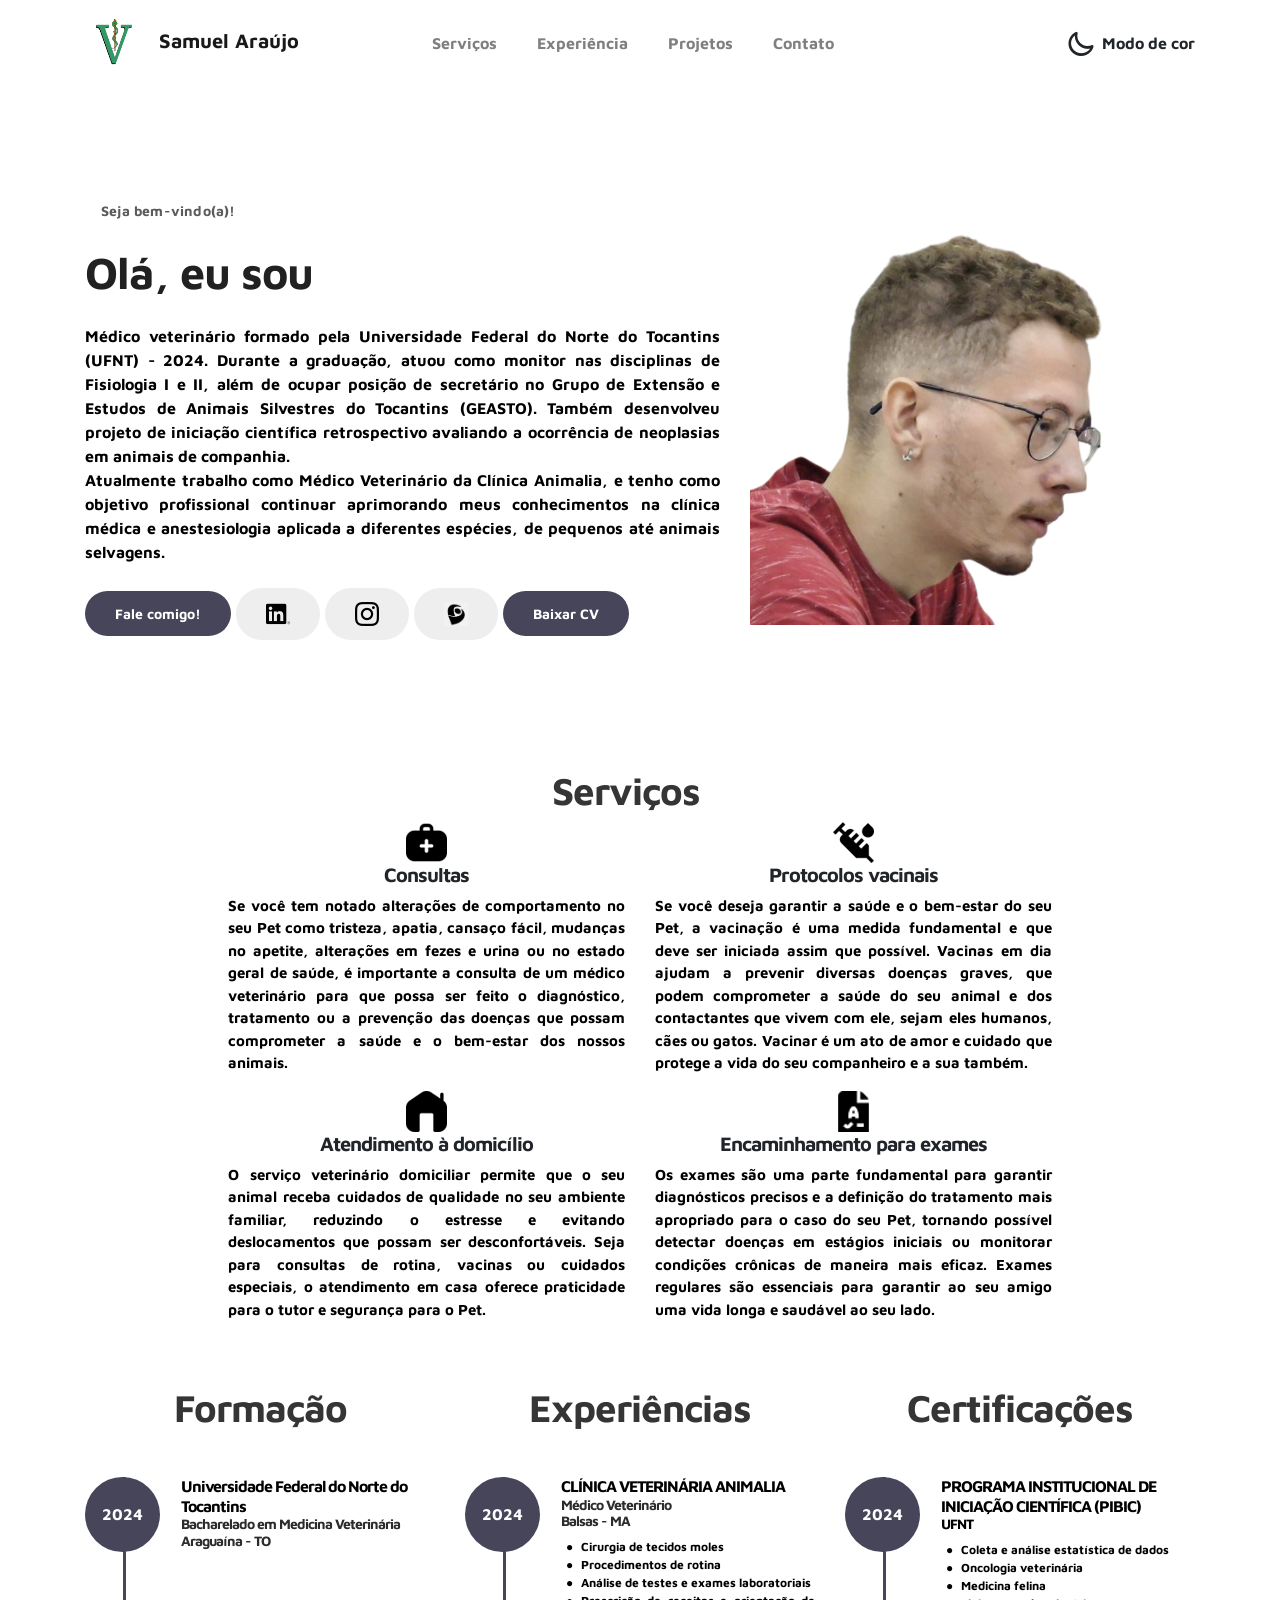
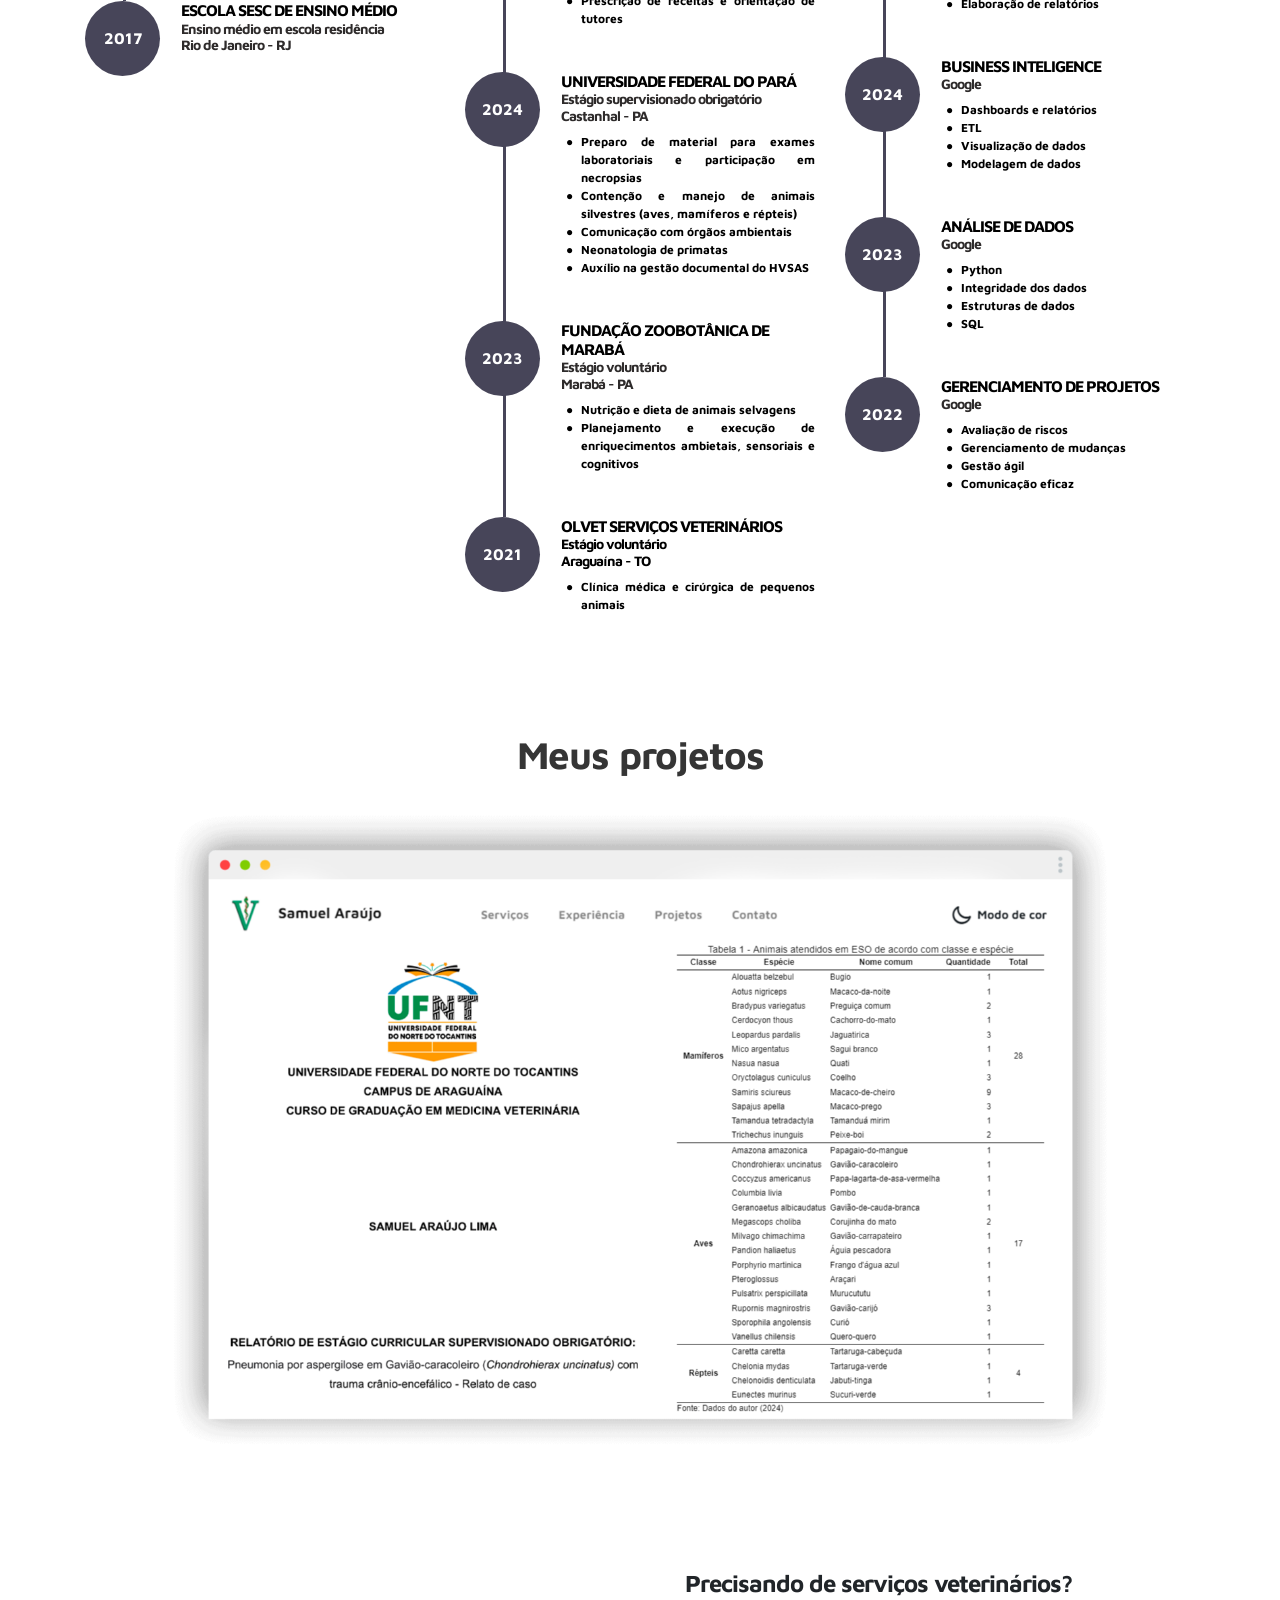
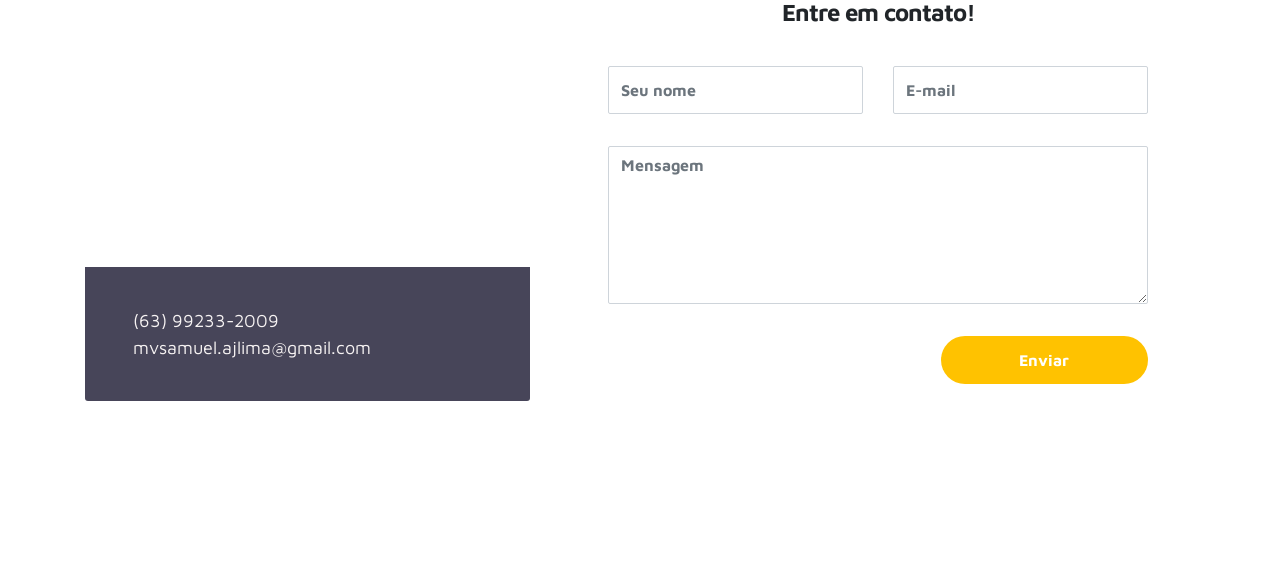
==== index.html @ dffe4719 "sitemap, robots e estrutura" ====
<!doctype html>
<html lang="pt-br">


  <!--------------------------------->
  <!--          GOOGLE TAG         -->
  <!--------------------------------->
<script async src="https://www.googletagmanager.com/gtag/js?id=G-XXXXXXXXXX"></script>
<script>
  window.dataLayer = window.dataLayer || [];
  function gtag(){dataLayer.push(arguments);}
  gtag('js', new Date());

  gtag('config', 'G-XXXXXXXXXX');
</script>

<head>
    <!-- Google tag (gtag.js) -->
    <script async src="https://www.googletagmanager.com/gtag/js?id=G-SEU_CODIGO_AQUI"></script>
    <script>
      window.dataLayer = window.dataLayer || [];
      function gtag(){dataLayer.push(arguments);}
      gtag('js', new Date());

      gtag('config', 'G-SEU_CODIGO_AQUI');
    </script>

  <meta charset="utf-8">
  <meta name="viewport" content="width=device-width, initial-scale=1, shrink-to-fit=no">
  <meta name="description" content="Site de portfolio de Samuel Araújo">
  <meta name="author" content="Samuel Araújo">

<!-- Descrição padrão para buscadores -->
<meta name="description" content="Portfólio de Samuel Araújo, Anestesiologia. Conheça projetos">

<!-- Open Graph / LinkedIn / Whatsapp -->
<meta property="og:type" content="website">
<!-- ATENÇÃO: O link e a imagem devem ser absolutos (começar com https://)-->
<meta property="og:url" content="https://seusite.com.br/">
<meta property="og:title" content="Portfólio | MV Esp Samuel Araújo">
<meta property="og:description" content="Projetos em Anestesiologia Veterinária e Ciência de Dados aplicada.">
<meta property="og:image" content="https://chichat1.github.io/assets/images/og-image.jpg">

  <title>MV Samuel Araújo | Anestesiologia Veterinária & Ciência de Dados</title>


  <link rel="icon" type="image/png" href="assets/images/project/icon2.png">
  <link rel="stylesheet" href="assets/css/bootstrap.min.css">
  <link rel="stylesheet" href="assets/css/unicons.css">
  <link rel="stylesheet" href="assets/css/owl.carousel.min.css">
  <link rel="stylesheet" href="assets/css/owl.theme.default.min.css">

  <!-- ESTILO CSS -->
  <link rel="stylesheet" href="assets/css/style.css">

</head>

  <!--------------------------------->
  <!--         OPEN GRAPH          -->
  <!--------------------------------->
<meta property="og:type" content="website">
<meta property="og:url" content="https://seusite.com.br/">
<meta property="og:title" content="Portfólio | MV Samuel Araújo">
<meta property="og:description" content="Projetos em Anestesiologia Veterinária e Ciência de Dados aplicada.">
<meta property="og:image" content="https://seusite.com.br/assets/images/og-image.jpg">


<body>

  <!--------------------------------->
  <!--      MENU DE NAVEGAÇÃO      -->
  <!--------------------------------->
  <nav class="navbar navbar-expand-sm navbar-light">
    <div class="container">
      <a class="navbar-brand" href="index.html">
        <img src="assets/images/raw/headerlight.png" alt="assets/images/raw/headerdark.png"
          style="width: 60px; height: 60px; margin-right: 8px;">
        Samuel Araújo
      </a>

      <button class="navbar-toggler" type="button" data-toggle="collapse" data-target="#navbarNav"
        aria-controls="navbarNav" aria-expanded="false" aria-label="Toggle navigation">
        <span class="navbar-toggler-icon"></span>
        <span class="navbar-toggler-icon"></span>
        <span class="navbar-toggler-icon"></span>
      </button>

      <div class="collapse navbar-collapse" id="navbarNav">
        <ul class="navbar-nav mx-auto">
          <li class="nav-item">
            <a href="#services" class="nav-link"><span data-hover="Serviços">Serviços</span></a>
          </li>
          <li class="nav-item">
            <a href="#resume" class="nav-link"><span data-hover="Experiência">Experiência</span></a>
          </li>
          <li class="nav-item">
            <a href="#project" class="nav-link"><span data-hover="Projetos">Projetos</span></a>
          </li>
          <li class="nav-item">
            <a href="#contact" class="nav-link"><span data-hover="Contato">Contato</span></a>
          </li>
        </ul>

        <ul class="navbar-nav ml-lg-auto">
          <div class="ml-lg-4">
            <div class="color-mode d-lg-flex justify-content-center align-items-center">
              <i class="color-mode-icon"></i>
              Modo de cor
            </div>
          </div>
        </ul>
      </div>
    </div>
  </nav>

  <!--------------------------------->
  <!--           SOBRE             -->
  <!--------------------------------->
  <section class="about full-screen d-lg-flex justify-content-center align-items-center">
    <div class="container">
      <div class="row">

        <div class="col-lg-7 col-md-12 col-12 d-flex align-items-center">
          <div class="about-text">
            <small class="small-text">Seja bem-vindo(a)<span class="mobile-block">!</span></small>
            <h1 class="animated animated-text">
              <span class="mr-2">Olá, eu sou</span>
              <div class="animated-info">
                <span class="animated-item">Samuel Araújo</span>
                <span class="animated-item">Médico Veterinário</span>
                <span class="animated-item">Cientista de dados</span>
              </div>
            </h1>
            <p style="font-weight: bold; color: #000; font-size: 16px; text-align: justify;" class="dark-mode-text">
              Médico veterinário formado pela Universidade Federal do Norte do Tocantins (UFNT) - 2024.
              Durante a graduação, atuou como monitor nas disciplinas de Fisiologia I e II,
              além de ocupar posição de secretário no Grupo de Extensão e Estudos de Animais Silvestres do Tocantins
              (GEASTO).
              Também desenvolveu projeto de iniciação científica retrospectivo avaliando a ocorrência de neoplasias em
              animais de companhia.<br>
              Atualmente trabalho como Médico Veterinário da Clínica Animalia,
              e tenho como objetivo profissional continuar aprimorando meus conhecimentos na clínica médica e
              anestesiologia aplicada a diferentes espécies,
              de pequenos até animais selvagens.
            </p>

            <div class="custom-btn-group mt-4">
              <a href="https://wa.me/5563992332009?text=Ol%C3%A1!%20Encontrei%20seu%20contato%20no%20seu%20site.%20Poderia%20me%20ajudar%3F"
                target="_blank" class="btn custom-btn custom-btn-bg custom-btn-link">
                Fale comigo!
              </a>

              <a href="https://www.linkedin.com/in/araujosamuelima/" target="_blank"
                class="btn custom-btn custom-btn-link">
                <img src="assets/images/raw/linkedin_icon.png" alt="assets/images/raw/linkedin_icon.png"
                  style="width: 24px; height: 24px;">
              </a>

              <a href="https://www.instagram.com/mvsamuel.ajlima/" target="_blank"
                class="btn custom-btn custom-btn-link">
                <img src="assets/images/raw/instagram_icon.png" alt="assets/images/raw/instagram_icon.png"
                  style="width: 24px; height: 24px;">
              </a>

              <a href="http://lattes.cnpq.br/4197961647434142" target="_blank" class="btn custom-btn custom-btn-link">
                <img src="assets/images/raw/lattes_icon.png" alt="assets/images/raw/lattes_icon.png"
                  style="width: 24px; height: 24px;">
              </a>

              <a href="assets/images/docs/CV_MV_SAMUEL_ARAÚJO.pdf" target="_blank"
                class="btn custom-btn custom-btn-bg custom-btn-link">
                Baixar CV
              </a>
            </div>
          </div>
        </div>

        <div class="col-lg-5 col-md-12 col-12">
          <div class="about-image svg">
            <img src="assets/images/raw/background.png" alt="assets/images/raw/background.png" class="img-fluid"
              alt="svg image">
          </div>
        </div>

      </div>
    </div>
  </section>

  <!-- SERVIÇOS -->
  <section class="service_section layout_padding" id="services">
    <div class="container-fluid">
      <div class="row">
        <div class="col-md-8 offset-md-2">
          <h2 class="col-lg-3 mx-auto">
            <span>Serviços</span>
          </h2>
          <div class="container layout_padding2"></div>
          <div class="row">

            <!-- Primeira coluna-->
            <div class="col-md-6"
              style="display: flex; flex-direction: column; align-items: center; text-align: center;">
              <div class="img_box">
                <img src="assets/images/raw/doctor_dark.png" alt="assets/images/raw/doctor.png"
                  class="circle-image">
              </div>
              <div class="detail_box"
                style="text-align: justify; display: flex; flex-direction: column; align-items: center;">
                <h5>Consultas</h5>
                <p style="font-weight: bold; color: #000; font-size: 15px;" class="dark-mode-text">
                  Se você tem notado alterações de comportamento no seu Pet como tristeza, apatia, cansaço fácil,
                  mudanças no apetite, alterações em fezes e urina ou no estado geral de saúde,
                  é importante a consulta de um médico veterinário para que possa ser feito o diagnóstico, tratamento ou
                  a prevenção das doenças que possam comprometer a saúde e o bem-estar dos nossos animais.</p>
              </div>
            </div>

            <!-- Segunda coluna-->
            <div class="col-md-6"
              style="display: flex; flex-direction: column; align-items: center; text-align: center;">
              <div class="">
                <img src="assets/images/raw/seringa_dark.png" alt="assets/images/raw/seringa_light.png"
                  class="circle-image">
              </div>
              <div class="detail_box"
                style="text-align: justify; display: flex; flex-direction: column; align-items: center;">
                <h5>Protocolos vacinais</h5>
                <p style="font-weight: bold; color: #000; font-size: 15px;" class="dark-mode-text">
                  Se você deseja garantir a saúde e o bem-estar do seu Pet,
                  a vacinação é uma medida fundamental e que deve ser iniciada assim que possível.
                  Vacinas em dia ajudam a prevenir diversas doenças graves,
                  que podem comprometer a saúde do seu animal e dos contactantes que vivem com ele, sejam eles humanos,
                  cães ou gatos. Vacinar é um ato de amor e cuidado que protege a vida do seu companheiro e a sua
                  também.</p>
              </div>
            </div>

            <!-- Terceira coluna-->
            <div class="col-md-6"
              style="display: flex; flex-direction: column; align-items: center; text-align: center;">
              <div class="img_box">
                <img src="assets/images/raw/casa_dark.png" alt="assets/images/raw/casa_light.png"
                  class="circle-image">
              </div>
              <div class="detail_box"
                style="text-align: justify; display: flex; flex-direction: column; align-items: center;">
                <h5>Atendimento à domicílio</h5>
                <p style="font-weight: bold; color: #000; font-size: 15px;" class="dark-mode-text">
                  O serviço veterinário domiciliar permite que o seu animal receba cuidados de qualidade no seu ambiente
                  familiar,
                  reduzindo o estresse e evitando deslocamentos que possam ser desconfortáveis.
                  Seja para consultas de rotina, vacinas ou cuidados especiais,
                  o atendimento em casa oferece praticidade para o tutor e segurança para o Pet.
                </p>
              </div>
            </div>

            <!-- Quarta coluna -->
            <div class="col-md-6"
              style="display: flex; flex-direction: column; align-items: center; text-align: center;">
              <div class="img_box">
                <img src="assets/images/raw/exame.png" alt="assets/images/raw/exame_light.png" class="circle-image">
              </div>
              <div class="detail_box"
                style="text-align: justify; display: flex; flex-direction: column; align-items: center;">
                <h5>Encaminhamento para exames</h5>
                <p style="font-weight: bold; color: #000; font-size: 15px;" class="dark-mode-text">
                  Os exames são uma parte fundamental para garantir diagnósticos precisos e a definição do tratamento
                  mais apropriado para o caso do seu Pet,
                  tornando possível detectar doenças em estágios iniciais ou monitorar condições crônicas de maneira
                  mais eficaz.
                  Exames regulares são essenciais para garantir ao seu amigo uma vida longa e saudável ao seu lado.</p>
              </div>
            </div>
          </div>
        </div>
      </div>
    </div>
    </div>
  </section>

  <!--------------------------------->
  <!--        EXPERIÊNCIAS         -->
  <!--------------------------------->
  <section class="resume py-5 d-lg-flex justify-content-center align-items-center" id="resume">
    <div class="container">
      <div class="row">

        <!-- COLUNA 1 -->
        <div class="col-lg-4 col-md-4 col-sm-12">
          <h2 class="mb-4 text-center">Formação</h2>

          <div class="timeline">
            <div class="timeline-wrapper">
              <div class="timeline-yr">
                <span>2024</span>
              </div>
              <div class="timeline-info">
                <h6>
                  <span style="color: #000;" class="dark-mode-text">Universidade Federal do Norte do Tocantins</span>
                  <small style="color: #2e2b2b; font-size: 14px;" class="dark-mode-subtext">
                    Bacharelado em Medicina Veterinária<br>
                    Araguaína - TO
                  </small>
                </h6>
              </div>
            </div>

            <div class="timeline-wrapper">
              <div class="timeline-yr">
                <span>2017</span>
              </div>
              <div class="timeline-info">
                <h6>
                  <span style="color: #000;" class="dark-mode-text">ESCOLA SESC DE ENSINO MÉDIO</span>
                  <small style="color: #2e2b2b; font-size: 14px;" class="dark-mode-subtext">
                    Ensino médio em escola residência<br>
                    Rio de Janeiro - RJ
                  </small>
                </h6>
              </div>
            </div>
          </div>
        </div>

        <!-- COLUNA 2 -->
        <div class="col-lg-4 col-md-4 col-sm-12">
          <h2 class="mb-4 text-center">Experiências</h2>

          <div class="timeline-wrapper">
            <div class="timeline-yr">
              <span>2024</span>
            </div>
            <div class="timeline-info">
              <h6>
                <span style="color: #000;" class="dark-mode-text">CLÍNICA VETERINÁRIA ANIMALIA</span>
                <small style="color: #2e2b2b; font-size: 14px;" class="dark-mode-text">
                  Médico Veterinário<br>
                  Balsas - MA
                </small>
              </h6>
              <ul class="custom-list" style="font-size: 12px;  color: #000; font-weight: bold;">
                <li class="dark-mode-text">Cirurgia de tecidos moles</li>
                <li class="dark-mode-text">Procedimentos de rotina</li>
                <li class="dark-mode-text">Análise de testes e exames laboratoriais</li>
                <li class="dark-mode-text">Prescrição de receitas e orientação de tutores</li>
              </ul>
            </div>
          </div>

          <div class="timeline">
            <div class="timeline-wrapper">
              <div class="timeline-yr">
                <span>2024</span>
              </div>
              <div class="timeline-info">
                <h6>
                  <span style="color: #000;" class="dark-mode-text">UNIVERSIDADE FEDERAL DO PARÁ</span>
                  <small style="color: #2e2b2b; font-size: 14px;" class="dark-mode-text">
                    Estágio supervisionado obrigatório<br>
                    Castanhal - PA
                  </small>
                </h6>
                <ul class="custom-list" style="font-size: 12px;  color: #000; font-weight: bold;">
                  <li class="dark-mode-text">Preparo de material para exames laboratoriais e participação em necropsias
                  </li>
                  <li class="dark-mode-text">Contenção e manejo de animais silvestres (aves, mamíferos e répteis)</li>
                  <li class="dark-mode-text">Comunicação com órgãos ambientais</li>
                  <li class="dark-mode-text">Neonatologia de primatas</li>
                  <li class="dark-mode-text">Auxílio na gestão documental do HVSAS</li>
                </ul>
              </div>
            </div>

            <div class="timeline-wrapper">
              <div class="timeline-yr">
                <span>2023</span>
              </div>
              <div class="timeline-info">
                <h6>
                  <span style="color: #000;" class="dark-mode-text">FUNDAÇÃO ZOOBOTÂNICA DE MARABÁ</span>
                  <small style="color: #2e2b2b; font-size: 14px;" class="dark-mode-text">
                    Estágio voluntário<br>
                    Marabá - PA
                  </small>
                </h6>
                <ul class="custom-list" style="font-size: 12px;  color: #000; font-weight: bold;">
                  <li class="dark-mode-text">Nutrição e dieta de animais selvagens</li>
                  <li class="dark-mode-text">Planejamento e execução de enriquecimentos ambietais, sensoriais e
                    cognitivos</li>
                </ul>
              </div>
            </div>

            <div class="timeline-wrapper">
              <div class="timeline-yr">
                <span>2021</span>
              </div>
              <div class="timeline-info">
                <h6>
                  <span style="color: #000;" class="dark-mode-text">OLVET SERVIÇOS VETERINÁRIOS</span>
                  <small style="color: #000; font-size: 14px;" class="dark-mode-text">
                    Estágio voluntário<br>
                    Araguaína - TO
                  </small>
                </h6>
                <ul class="custom-list" style="font-size: 12px;  color: #000; font-weight: bold;">
                  <li class="dark-mode-text">Clínica médica e cirúrgica de pequenos animais</li>
                </ul>
              </div>
            </div>
          </div>
        </div>

        <!-- COLUNA 3 -->
        <div class="col-lg-4 col-md-4 col-sm-12">
          <h2 class="mb-4 text-center">Certificações</h2>
          <div class="timeline">

            <div class="timeline-wrapper">
              <div class="timeline-yr">
                <span>2024</span>
              </div>
              <div class="timeline-info">
                <h6>
                  <span style="color: #000;" class="dark-mode-text">PROGRAMA INSTITUCIONAL DE INICIAÇÃO CIENTÍFICA
                    (PIBIC)</span>
                  <small style="color: #000; font-size: 14px;" class="dark-mode-text">UFNT</small>
                </h6>
                <ul class="custom-list" style="font-size: 12px; font-weight: bold;">
                  <li class="dark-mode-text">Coleta e análise estatística de dados</li>
                  <li class="dark-mode-text">Oncologia veterinária</li>
                  <li class="dark-mode-text">Medicina felina</li>
                  <li class="dark-mode-text">Elaboração de relatórios</li>
                </ul>
              </div>
            </div>

            <div class="timeline-wrapper">
              <div class="timeline-yr">
                <span>2024</span>
              </div>
              <div class="timeline-info">
                <h6>
                  <span style="color: #000;" class="dark-mode-text">BUSINESS INTELIGENCE</span>
                  <small style="color: #2e2b2b; font-size: 14px;" class="dark-mode-text">Google</small>
                </h6>
                <ul class="custom-list" style="font-size: 12px; font-weight: bold;">
                  <li class="dark-mode-text">Dashboards e relatórios</li>
                  <li class="dark-mode-text">ETL</li>
                  <li class="dark-mode-text">Visualização de dados</li>
                  <li class="dark-mode-text">Modelagem de dados</li>
                </ul>
              </div>
            </div>

            <div class="timeline-wrapper">
              <div class="timeline-yr">
                <span>2023</span>
              </div>
              <div class="timeline-info">
                <h6>
                  <span style="color: #000;" class="dark-mode-text">ANÁLISE DE DADOS</span>
                  <small style="color: #2e2b2b; font-size: 14px;" class="dark-mode-text">Google</small>
                </h6>
                <ul class="custom-list" style="font-size: 12px;  color: #000; font-weight: bold;">
                  <li class="dark-mode-text">Python</li>
                  <li class="dark-mode-text">Integridade dos dados</li>
                  <li class="dark-mode-text">Estruturas de dados</li>
                  <li class="dark-mode-text">SQL</li>
                </ul>
              </div>
            </div>

            <div class="timeline-wrapper">
              <div class="timeline-yr">
                <span>2022</span>
              </div>
              <div class="timeline-info">
                <h6>
                  <span style="color: #000;" class="dark-mode-text">GERENCIAMENTO DE PROJETOS</span>
                  <small style="color: #2e2b2b; font-size: 14px;" class="dark-mode-text">Google</small>
                </h6>
                <ul class="custom-list" style="font-size: 12px;  color: #000; font-weight: bold;">
                  <li class="dark-mode-text">Avaliação de riscos</li>
                  <li class="dark-mode-text">Gerenciamento de mudanças</li>
                  <li class="dark-mode-text">Gestão ágil</li>
                  <li class="dark-mode-text">Comunicação eficaz</li>
                </ul>
              </div>
            </div>
          </div>
        </div>

      </div>
    </div>
  </section>

  <!-- PROJETOS -->
  <section class="project py-5" id="project">
    <div class="container">

      <div class="row">
        <div class="col-lg-11 text-center mx-auto col-12">

          <div class="col-lg-8 mx-auto">
            <h2>Meus projetos</h2>
          </div>
          <div class="owl-carousel owl-theme">

            <!-- PROJETO 1 -->
            <div class="item">
              <a href="assets/images/raw/TCC_SAMUEL.pdf" target="_blank">
                <div class="project-info">
                  <img src="assets/images/raw/projeto_1.png" alt="assets/images/raw/projeto_1.png" class="img-fluid"
                    alt="project image">
                </div>
              </a>
            </div>

          </div>
        </div>
      </div>
  </section>

  <!-- CONTATO -->
  <section class="contact py-5" id="contact">
    <div class="container">
      <div class="row">

        <div class="col-lg-5 mr-lg-5 col-12">
          <div class="google-map w-100">
            <iframe
              src="https://www.google.com/maps/embed?pb=!1m18!1m12!1m3!1d392.54634241281754!2d-48.2161809!3d-7.1845876!2m3!1f0!2f0!3f0!3m2!1i1024!2i768!4f13.1!3m3!1m2!1s0x92d90da116c4df99%3A0xa137591833379a3!2sR.%2013%20de%20Maio%2C%20394%20-%20Vila%20Rosario%2C%20Aragua%C3%ADna%20-%20TO%2C%2077823-090%2C%20Brazil!5e0!3m2!1sen!2sbr!4v1549875377188"
              width="400" height="300" frameborder="0" style="border:0" allowfullscreen></iframe>
          </div>

          <div class="contact-info d-flex justify-content-between align-items-center py-4 px-lg-5">
            <div class="contact-info-item">
              <h3 class="mb-3 text-white"></h3>
              <p class="footer-text mb-0">(63) 99233-2009</p>
              <p>mvsamuel.ajlima@gmail.com</p>
            </div>
          </div>
        </div>

        <div class="col-lg-6 col-12">
          <div class="contact-form" style="text-align: center;">
            <h4 class="mb-4">Precisando de serviços veterinários?<br>Entre em contato!</h4>

            <!-- Enviando e-mail -->
            <form id="contactForm" action="https://formspree.io/f/mqazrbbk" method="POST">
              <div class="row">
                <div class="col-lg-6 col-12">
                  <input type="text" class="form-control" name="name" placeholder="Seu nome" id="name" required>
                </div>

                <div class="col-lg-6 col-12">
                  <input type="email" class="form-control" name="email" placeholder="E-mail" id="email" required>
                </div>

                <div class="col-12">
                  <textarea name="message" rows="6" class="form-control" id="message" placeholder="Mensagem"
                    required></textarea>
                </div>

                <div class="ml-lg-auto col-lg-5 col-12">
                  <input type="submit" class="form-control submit-btn" value="Enviar">
                </div>
              </div>
            </form>
          </div>
        </div>
  </section>

  <!-- SCRIPT JAVASCRIPT PARA EMAIL -->
  <script>
    document.getElementById('contactForm').addEventListener('submit', function (event) {
      event.preventDefault();  // Evita o comportamento padrão de recarregar a página

      const form = event.target;
      const formData = new FormData(form);

      fetch(form.action, {
        method: form.method,
        body: formData,
        headers: {
          'Accept': 'application/json'
        }
      }).then(response => {
        if (response.ok) {
          alert("Mensagem enviada com sucesso!");  // Feedback positivo
          form.reset();  // Limpa o formulário após o envio
        } else {
          alert("Ocorreu um erro ao enviar a mensagem. Tente novamente.");  // Feedback de erro
        }
      }).catch(error => {
        alert("Ocorreu um erro ao enviar a mensagem. Tente novamente.");  // Caso ocorra erro na conexão
      });
    });
  </script>

  <!-- RODAPÉ -->
  <footer class="footer py-5">
    <div class="container">
      <div class="row">

        <div class="col-lg-12 col-12">
          <p class="copyright-text text-center"></p>
          <p class="copyright-text text-center"></p>
        </div>

      </div>
    </div>
  </footer>

  <script src="assets/js/jquery-3.3.1.min.js"></script>
  <script src="assets/js/popper.min.js"></script>
  <script src="assets/js/bootstrap.min.js"></script>
  <script src="assets/js/Headroom.js"></script>
  <script src="assets/js/jQuery.headroom.js"></script>
  <script src="assets/js/owl.carousel.min.js"></script>
  <script src="assets/js/smoothscroll.js"></script>
  <script src="assets/js/custom.js"></script>

</body>

</html>
---- assets/css/unicons.css ----
@font-face {
  font-family: 'unicons';
  src: url('../fonts/unicons.eot?42479262');
  src: url('../fonts/unicons.eot?42479262#iefix') format('embedded-opentype'),
       url('../fonts/unicons.woff2?42479262') format('woff2'),
       url('../fonts/unicons.woff?42479262') format('woff'),
       url('../fonts/unicons.ttf?42479262') format('truetype'),
       url('../fonts/unicons.svg?42479262#unicons') format('svg');
  font-weight: normal;
  font-style: normal;
}
/* Chrome hack: SVG is rendered more smooth in Windozze. 100% magic, uncomment if you need it. */
/* Note, that will break hinting! In other OS-es font will be not as sharp as it could be */
/*
@media screen and (-webkit-min-device-pixel-ratio:0) {
  @font-face {
    font-family: 'unicons';
    src: url('../font/unicons.svg?42479262#unicons') format('svg');
  }
}
*/
 
 [class^="uil-"]:before, [class*=" uil-"]:before {
  font-family: "unicons";
  font-style: normal;
  font-weight: normal;
  speak: none;
 
  display: inline-block;
  text-decoration: inherit;
  width: 1em;
  margin-right: .2em;
  text-align: center;
  /* opacity: .8; */
 
  /* For safety - reset parent styles, that can break glyph codes*/
  font-variant: normal;
  text-transform: none;
 
  /* fix buttons height, for twitter bootstrap */
  line-height: 1em;
 
  /* Animation center compensation - margins should be symmetric */
  /* remove if not needed */
  margin-left: .2em;
 
  /* you can be more comfortable with increased icons size */
  /* font-size: 120%; */
 
  /* Font smoothing. That was taken from TWBS */
  -webkit-font-smoothing: antialiased;
  -moz-osx-font-smoothing: grayscale;
 
  /* Uncomment for 3D effect */
  /* text-shadow: 1px 1px 1px rgba(127, 127, 127, 0.3); */
}
 
.uil-abacus:before { content: '\e800'; } /* '' */
.uil-accessible-icon-alt:before { content: '\e801'; } /* '' */
.uil-adjust-alt:before { content: '\e802'; } /* '' */
.uil-adjust-circle:before { content: '\e803'; } /* '' */
.uil-adjust-half:before { content: '\e804'; } /* '' */
.uil-adjust:before { content: '\e805'; } /* '' */
.uil-airplay:before { content: '\e806'; } /* '' */
.uil-align-alt:before { content: '\e807'; } /* '' */
.uil-align-center-alt:before { content: '\e808'; } /* '' */
.uil-align-center-h:before { content: '\e809'; } /* '' */
.uil-align-center-justify:before { content: '\e80a'; } /* '' */
.uil-align-center-v:before { content: '\e80b'; } /* '' */
.uil-align-center:before { content: '\e80c'; } /* '' */
.uil-align-justify:before { content: '\e80d'; } /* '' */
.uil-align-left-justify:before { content: '\e80e'; } /* '' */
.uil-align-left:before { content: '\e80f'; } /* '' */
.uil-align-letter-right:before { content: '\e810'; } /* '' */
.uil-align-right-justify:before { content: '\e811'; } /* '' */
.uil-align-right:before { content: '\e812'; } /* '' */
.uil-align:before { content: '\e813'; } /* '' */
.uil-ambulance:before { content: '\e814'; } /* '' */
.uil-analysis:before { content: '\e815'; } /* '' */
.uil-analytics:before { content: '\e816'; } /* '' */
.uil-anchor:before { content: '\e817'; } /* '' */
.uil-android-phone-slash:before { content: '\e818'; } /* '' */
.uil-angle-double-down:before { content: '\e819'; } /* '' */
.uil-angle-double-left:before { content: '\e81a'; } /* '' */
.uil-angle-double-right:before { content: '\e81b'; } /* '' */
.uil-angle-double-up:before { content: '\e81c'; } /* '' */
.uil-angle-down:before { content: '\e81d'; } /* '' */
.uil-angle-left:before { content: '\e81e'; } /* '' */
.uil-angle-right-b:before { content: '\e81f'; } /* '' */
.uil-angle-right:before { content: '\e820'; } /* '' */
.uil-angle-up:before { content: '\e821'; } /* '' */
.uil-annoyed-alt:before { content: '\e822'; } /* '' */
.uil-annoyed:before { content: '\e823'; } /* '' */
.uil-apps:before { content: '\e824'; } /* '' */
.uil-archive-alt:before { content: '\e825'; } /* '' */
.uil-archive:before { content: '\e826'; } /* '' */
.uil-arrow-break:before { content: '\e827'; } /* '' */
.uil-arrow-circle-down:before { content: '\e828'; } /* '' */
.uil-arrow-circle-left:before { content: '\e829'; } /* '' */
.uil-arrow-circle-right:before { content: '\e82a'; } /* '' */
.uil-arrow-circle-up:before { content: '\e82b'; } /* '' */
.uil-arrow-compress-h:before { content: '\e82c'; } /* '' */
.uil-arrow-down-left:before { content: '\e82d'; } /* '' */
.uil-arrow-down-right:before { content: '\e82e'; } /* '' */
.uil-arrow-down:before { content: '\e82f'; } /* '' */
.uil-arrow-from-right:before { content: '\e830'; } /* '' */
.uil-arrow-from-top:before { content: '\e831'; } /* '' */
.uil-arrow-growth:before { content: '\e832'; } /* '' */
.uil-arrow-left:before { content: '\e833'; } /* '' */
.uil-arrow-random:before { content: '\e834'; } /* '' */
.uil-arrow-resize-diagonal:before { content: '\e835'; } /* '' */
.uil-arrow-right:before { content: '\e836'; } /* '' */
.uil-arrow-to-bottom:before { content: '\e837'; } /* '' */
.uil-arrow-to-right:before { content: '\e838'; } /* '' */
.uil-arrow-up-left:before { content: '\e839'; } /* '' */
.uil-arrow-up-right:before { content: '\e83a'; } /* '' */
.uil-arrow-up:before { content: '\e83b'; } /* '' */
.uil-arrows-h-alt:before { content: '\e83c'; } /* '' */
.uil-arrows-h:before { content: '\e83d'; } /* '' */
.uil-arrows-left-down:before { content: '\e83e'; } /* '' */
.uil-arrows-maximize:before { content: '\e83f'; } /* '' */
.uil-arrows-merge:before { content: '\e840'; } /* '' */
.uil-arrows-resize-h:before { content: '\e841'; } /* '' */
.uil-arrows-resize-v:before { content: '\e842'; } /* '' */
.uil-arrows-resize:before { content: '\e843'; } /* '' */
.uil-arrows-right-down:before { content: '\e844'; } /* '' */
.uil-arrows-shrink-h:before { content: '\e845'; } /* '' */
.uil-arrows-shrink-v:before { content: '\e846'; } /* '' */
.uil-arrows-up-right:before { content: '\e847'; } /* '' */
.uil-arrows-v-alt:before { content: '\e848'; } /* '' */
.uil-arrows-v:before { content: '\e849'; } /* '' */
.uil-at:before { content: '\e84a'; } /* '' */
.uil-atm-card:before { content: '\e84b'; } /* '' */
.uil-atom:before { content: '\e84c'; } /* '' */
.uil-auto-flash:before { content: '\e84d'; } /* '' */
.uil-award-alt:before { content: '\e84e'; } /* '' */
.uil-award:before { content: '\e84f'; } /* '' */
.uil-baby-carriage:before { content: '\e850'; } /* '' */
.uil-backpack:before { content: '\e851'; } /* '' */
.uil-backspace:before { content: '\e852'; } /* '' */
.uil-backward:before { content: '\e853'; } /* '' */
.uil-bag-alt:before { content: '\e854'; } /* '' */
.uil-bag-slash:before { content: '\e855'; } /* '' */
.uil-bag:before { content: '\e856'; } /* '' */
.uil-ball:before { content: '\e857'; } /* '' */
.uil-ban:before { content: '\e858'; } /* '' */
.uil-bars:before { content: '\e859'; } /* '' */
.uil-basketball-hoop:before { content: '\e85a'; } /* '' */
.uil-basketball:before { content: '\e85b'; } /* '' */
.uil-battery-bolt:before { content: '\e85c'; } /* '' */
.uil-battery-empty:before { content: '\e85d'; } /* '' */
.uil-bed-double:before { content: '\e85e'; } /* '' */
.uil-bed:before { content: '\e85f'; } /* '' */
.uil-bell-school:before { content: '\e860'; } /* '' */
.uil-bell-slash:before { content: '\e861'; } /* '' */
.uil-bill:before { content: '\e862'; } /* '' */
.uil-bitcoin-circle:before { content: '\e863'; } /* '' */
.uil-bitcoin:before { content: '\e864'; } /* '' */
.uil-bluetooth-b:before { content: '\e865'; } /* '' */
.uil-bolt-alt:before { content: '\e866'; } /* '' */
.uil-bolt-slash:before { content: '\e867'; } /* '' */
.uil-bolt:before { content: '\e868'; } /* '' */
.uil-book-alt:before { content: '\e869'; } /* '' */
.uil-book-medical:before { content: '\e86a'; } /* '' */
.uil-book-open:before { content: '\e86b'; } /* '' */
.uil-book-reader:before { content: '\e86c'; } /* '' */
.uil-book:before { content: '\e86d'; } /* '' */
.uil-bookmark-full:before { content: '\e86e'; } /* '' */
.uil-bookmark:before { content: '\e86f'; } /* '' */
.uil-books:before { content: '\e870'; } /* '' */
.uil-boombox:before { content: '\e871'; } /* '' */
.uil-border-alt:before { content: '\e872'; } /* '' */
.uil-border-bottom:before { content: '\e873'; } /* '' */
.uil-border-clear:before { content: '\e874'; } /* '' */
.uil-border-horizontal:before { content: '\e875'; } /* '' */
.uil-border-inner:before { content: '\e876'; } /* '' */
.uil-border-left:before { content: '\e877'; } /* '' */
.uil-border-out:before { content: '\e878'; } /* '' */
.uil-border-right:before { content: '\e879'; } /* '' */
.uil-border-top:before { content: '\e87a'; } /* '' */
.uil-border-vertical:before { content: '\e87b'; } /* '' */
.uil-box:before { content: '\e87c'; } /* '' */
.uil-briefcase-alt:before { content: '\e87d'; } /* '' */
.uil-briefcase:before { content: '\e87e'; } /* '' */
.uil-bright:before { content: '\e87f'; } /* '' */
.uil-brightness-empty:before { content: '\e880'; } /* '' */
.uil-brightness-half:before { content: '\e881'; } /* '' */
.uil-brightness-low:before { content: '\e882'; } /* '' */
.uil-brightness-minus:before { content: '\e883'; } /* '' */
.uil-brightness-plus:before { content: '\e884'; } /* '' */
.uil-brightness:before { content: '\e885'; } /* '' */
.uil-bring-bottom:before { content: '\e886'; } /* '' */
.uil-bring-front:before { content: '\e887'; } /* '' */
.uil-brush-alt:before { content: '\e888'; } /* '' */
.uil-bug:before { content: '\e889'; } /* '' */
.uil-building:before { content: '\e88a'; } /* '' */
.uil-bullseye:before { content: '\e88b'; } /* '' */
.uil-bus-alt:before { content: '\e88c'; } /* '' */
.uil-bus-school:before { content: '\e88d'; } /* '' */
.uil-bus:before { content: '\e88e'; } /* '' */
.uil-calcualtor:before { content: '\e88f'; } /* '' */
.uil-calculator-alt:before { content: '\e890'; } /* '' */
.uil-calendar-alt:before { content: '\e891'; } /* '' */
.uil-calendar-slash:before { content: '\e892'; } /* '' */
.uil-calender:before { content: '\e893'; } /* '' */
.uil-calling:before { content: '\e894'; } /* '' */
.uil-camera-plus:before { content: '\e895'; } /* '' */
.uil-camera-slash:before { content: '\e896'; } /* '' */
.uil-camera:before { content: '\e897'; } /* '' */
.uil-cancel:before { content: '\e898'; } /* '' */
.uil-capsule:before { content: '\e899'; } /* '' */
.uil-capture:before { content: '\e89a'; } /* '' */
.uil-car-sideview:before { content: '\e89b'; } /* '' */
.uil-car-slash:before { content: '\e89c'; } /* '' */
.uil-car-wash:before { content: '\e89d'; } /* '' */
.uil-car:before { content: '\e89e'; } /* '' */
.uil-card-atm:before { content: '\e89f'; } /* '' */
.uil-caret-right:before { content: '\e8a0'; } /* '' */
.uil-cart:before { content: '\e8a1'; } /* '' */
.uil-cell:before { content: '\e8a2'; } /* '' */
.uil-celsius:before { content: '\e8a3'; } /* '' */
.uil-chart-bar-alt:before { content: '\e8a4'; } /* '' */
.uil-chart-bar:before { content: '\e8a5'; } /* '' */
.uil-chart-down:before { content: '\e8a6'; } /* '' */
.uil-chart-growth-alt:before { content: '\e8a7'; } /* '' */
.uil-chart-growth:before { content: '\e8a8'; } /* '' */
.uil-chart-line:before { content: '\e8a9'; } /* '' */
.uil-chart-pie-alt:before { content: '\e8aa'; } /* '' */
.uil-chart-pie:before { content: '\e8ab'; } /* '' */
.uil-chart:before { content: '\e8ac'; } /* '' */
.uil-chat-bubble-user:before { content: '\e8ad'; } /* '' */
.uil-chat-info:before { content: '\e8ae'; } /* '' */
.uil-chat:before { content: '\e8af'; } /* '' */
.uil-check-circle:before { content: '\e8b0'; } /* '' */
.uil-check-square:before { content: '\e8b1'; } /* '' */
.uil-check:before { content: '\e8b2'; } /* '' */
.uil-circle-layer:before { content: '\e8b3'; } /* '' */
.uil-circle:before { content: '\e8b4'; } /* '' */
.uil-circuit:before { content: '\e8b5'; } /* '' */
.uil-clapper-board:before { content: '\e8b6'; } /* '' */
.uil-clipboard-alt:before { content: '\e8b7'; } /* '' */
.uil-clipboard-blank:before { content: '\e8b8'; } /* '' */
.uil-clipboard-notes:before { content: '\e8b9'; } /* '' */
.uil-clipboard:before { content: '\e8ba'; } /* '' */
.uil-clock-eight:before { content: '\e8bb'; } /* '' */
.uil-clock-five:before { content: '\e8bc'; } /* '' */
.uil-clock-nine:before { content: '\e8bd'; } /* '' */
.uil-clock-seven:before { content: '\e8be'; } /* '' */
.uil-clock-ten:before { content: '\e8bf'; } /* '' */
.uil-clock-three:before { content: '\e8c0'; } /* '' */
.uil-clock-two:before { content: '\e8c1'; } /* '' */
.uil-clock:before { content: '\e8c2'; } /* '' */
.uil-closed-captioning:before { content: '\e8c3'; } /* '' */
.uil-cloud-block:before { content: '\e8c4'; } /* '' */
.uil-cloud-bookmark:before { content: '\e8c5'; } /* '' */
.uil-cloud-check:before { content: '\e8c6'; } /* '' */
.uil-cloud-computing:before { content: '\e8c7'; } /* '' */
.uil-cloud-data-connection:before { content: '\e8c8'; } /* '' */
.uil-cloud-database-tree:before { content: '\e8c9'; } /* '' */
.uil-cloud-download:before { content: '\e8ca'; } /* '' */
.uil-cloud-drizzle:before { content: '\e8cb'; } /* '' */
.uil-cloud-exclamation:before { content: '\e8cc'; } /* '' */
.uil-cloud-hail:before { content: '\e8cd'; } /* '' */
.uil-cloud-heart:before { content: '\e8ce'; } /* '' */
.uil-cloud-info:before { content: '\e8cf'; } /* '' */
.uil-cloud-lock:before { content: '\e8d0'; } /* '' */
.uil-cloud-meatball:before { content: '\e8d1'; } /* '' */
.uil-cloud-moon-hail:before { content: '\e8d2'; } /* '' */
.uil-cloud-moon-meatball:before { content: '\e8d3'; } /* '' */
.uil-cloud-moon-rain:before { content: '\e8d4'; } /* '' */
.uil-cloud-moon-showers:before { content: '\e8d5'; } /* '' */
.uil-cloud-moon:before { content: '\e8d6'; } /* '' */
.uil-cloud-question:before { content: '\e8d7'; } /* '' */
.uil-cloud-rain-sun:before { content: '\e8d8'; } /* '' */
.uil-cloud-rain:before { content: '\e8d9'; } /* '' */
.uil-cloud-redo:before { content: '\e8da'; } /* '' */
.uil-cloud-set:before { content: '\e8db'; } /* '' */
.uil-cloud-share:before { content: '\e8dc'; } /* '' */
.uil-cloud-shield:before { content: '\e8dd'; } /* '' */
.uil-cloud-showers-alt:before { content: '\e8de'; } /* '' */
.uil-cloud-showers-heavy:before { content: '\e8df'; } /* '' */
.uil-cloud-showers:before { content: '\e8e0'; } /* '' */
.uil-cloud-slash:before { content: '\e8e1'; } /* '' */
.uil-cloud-sun-hail:before { content: '\e8e2'; } /* '' */
.uil-cloud-sun-meatball:before { content: '\e8e3'; } /* '' */
.uil-cloud-sun-rain-alt:before { content: '\e8e4'; } /* '' */
.uil-cloud-sun-rain:before { content: '\e8e5'; } /* '' */
.uil-cloud-sun-tear:before { content: '\e8e6'; } /* '' */
.uil-cloud-sun:before { content: '\e8e7'; } /* '' */
.uil-cloud-times:before { content: '\e8e8'; } /* '' */
.uil-cloud-unlock:before { content: '\e8e9'; } /* '' */
.uil-cloud-upload:before { content: '\e8ea'; } /* '' */
.uil-cloud-wifi:before { content: '\e8eb'; } /* '' */
.uil-cloud-wind:before { content: '\e8ec'; } /* '' */
.uil-cloud:before { content: '\e8ed'; } /* '' */
.uil-clouds:before { content: '\e8ee'; } /* '' */
.uil-club:before { content: '\e8ef'; } /* '' */
.uil-code:before { content: '\e8f0'; } /* '' */
.uil-coffee:before { content: '\e8f1'; } /* '' */
.uil-cog:before { content: '\e8f2'; } /* '' */
.uil-coins:before { content: '\e8f3'; } /* '' */
.uil-columns:before { content: '\e8f4'; } /* '' */
.uil-comment-alt-block:before { content: '\e8f5'; } /* '' */
.uil-comment-alt-chart-lines:before { content: '\e8f6'; } /* '' */
.uil-comment-alt-check:before { content: '\e8f7'; } /* '' */
.uil-comment-alt-dots:before { content: '\e8f8'; } /* '' */
.uil-comment-alt-download:before { content: '\e8f9'; } /* '' */
.uil-comment-alt-edit:before { content: '\e8fa'; } /* '' */
.uil-comment-alt-exclamation:before { content: '\e8fb'; } /* '' */
.uil-comment-alt-heart:before { content: '\e8fc'; } /* '' */
.uil-comment-alt-image:before { content: '\e8fd'; } /* '' */
.uil-comment-alt-info:before { content: '\e8fe'; } /* '' */
.uil-comment-alt-lines:before { content: '\e8ff'; } /* '' */
.uil-comment-alt-lock:before { content: '\e900'; } /* '' */
.uil-comment-alt-medical:before { content: '\e901'; } /* '' */
.uil-comment-alt-message:before { content: '\e902'; } /* '' */
.uil-comment-alt-notes:before { content: '\e903'; } /* '' */
.uil-comment-alt-plus:before { content: '\e904'; } /* '' */
.uil-comment-alt-question:before { content: '\e905'; } /* '' */
.uil-comment-alt-redo:before { content: '\e906'; } /* '' */
.uil-comment-alt-search:before { content: '\e907'; } /* '' */
.uil-comment-alt-share:before { content: '\e908'; } /* '' */
.uil-comment-alt-shield:before { content: '\e909'; } /* '' */
.uil-comment-alt-upload:before { content: '\e90a'; } /* '' */
.uil-comment-alt-verify:before { content: '\e90b'; } /* '' */
.uil-comment-alt:before { content: '\e90c'; } /* '' */
.uil-comment-block:before { content: '\e90d'; } /* '' */
.uil-comment-chart-line:before { content: '\e90e'; } /* '' */
.uil-comment-check:before { content: '\e90f'; } /* '' */
.uil-comment-dots:before { content: '\e910'; } /* '' */
.uil-comment-download:before { content: '\e911'; } /* '' */
.uil-comment-edit:before { content: '\e912'; } /* '' */
.uil-comment-exclamation:before { content: '\e913'; } /* '' */
.uil-comment-heart:before { content: '\e914'; } /* '' */
.uil-comment-image:before { content: '\e915'; } /* '' */
.uil-comment-info-alt:before { content: '\e916'; } /* '' */
.uil-comment-info:before { content: '\e917'; } /* '' */
.uil-comment-lines:before { content: '\e918'; } /* '' */
.uil-comment-lock:before { content: '\e919'; } /* '' */
.uil-comment-medical:before { content: '\e91a'; } /* '' */
.uil-comment-message:before { content: '\e91b'; } /* '' */
.uil-comment-notes:before { content: '\e91c'; } /* '' */
.uil-comment-plus:before { content: '\e91d'; } /* '' */
.uil-comment-question:before { content: '\e91e'; } /* '' */
.uil-comment-redo:before { content: '\e91f'; } /* '' */
.uil-comment-search:before { content: '\e920'; } /* '' */
.uil-comment-share:before { content: '\e921'; } /* '' */
.uil-comment-shield:before { content: '\e922'; } /* '' */
.uil-comment-slash:before { content: '\e923'; } /* '' */
.uil-comment-upload:before { content: '\e924'; } /* '' */
.uil-comment-verify:before { content: '\e925'; } /* '' */
.uil-comment:before { content: '\e926'; } /* '' */
.uil-comments-alt:before { content: '\e927'; } /* '' */
.uil-comments:before { content: '\e928'; } /* '' */
.uil-commnet-alt-slash:before { content: '\e929'; } /* '' */
.uil-compact-disc:before { content: '\e92a'; } /* '' */
.uil-compass:before { content: '\e92b'; } /* '' */
.uil-compress-alt-left:before { content: '\e92c'; } /* '' */
.uil-compress-alt:before { content: '\e92d'; } /* '' */
.uil-compress-arrows:before { content: '\e92e'; } /* '' */
.uil-compress-lines:before { content: '\e92f'; } /* '' */
.uil-compress-point:before { content: '\e930'; } /* '' */
.uil-compress-v:before { content: '\e931'; } /* '' */
.uil-compress:before { content: '\e932'; } /* '' */
.uil-computer-mouse:before { content: '\e933'; } /* '' */
.uil-confused:before { content: '\e934'; } /* '' */
.uil-constructor:before { content: '\e935'; } /* '' */
.uil-copy-alt:before { content: '\e936'; } /* '' */
.uil-copy-landscape:before { content: '\e937'; } /* '' */
.uil-copy:before { content: '\e938'; } /* '' */
.uil-copyright:before { content: '\e939'; } /* '' */
.uil-corner-down-left:before { content: '\e93a'; } /* '' */
.uil-corner-down-right-alt:before { content: '\e93b'; } /* '' */
.uil-corner-down-right:before { content: '\e93c'; } /* '' */
.uil-corner-left-down:before { content: '\e93d'; } /* '' */
.uil-corner-right-down:before { content: '\e93e'; } /* '' */
.uil-corner-up-left-alt:before { content: '\e93f'; } /* '' */
.uil-corner-up-left:before { content: '\e940'; } /* '' */
.uil-corner-up-right-alt:before { content: '\e941'; } /* '' */
.uil-corner-up-right:before { content: '\e942'; } /* '' */
.uil-creative-commons-pd-alt:before { content: '\e943'; } /* '' */
.uil-creative-commons-pd:before { content: '\e944'; } /* '' */
.uil-crockery:before { content: '\e945'; } /* '' */
.uil-crop-alt-rotate-left:before { content: '\e946'; } /* '' */
.uil-crop-alt-rotate-right:before { content: '\e947'; } /* '' */
.uil-crop-alt:before { content: '\e948'; } /* '' */
.uil-crosshair-alt:before { content: '\e949'; } /* '' */
.uil-crosshair:before { content: '\e94a'; } /* '' */
.uil-crosshairs:before { content: '\e94b'; } /* '' */
.uil-cube:before { content: '\e94c'; } /* '' */
.uil-data-sharing:before { content: '\e94d'; } /* '' */
.uil-database-alt:before { content: '\e94e'; } /* '' */
.uil-database:before { content: '\e94f'; } /* '' */
.uil-desert:before { content: '\e950'; } /* '' */
.uil-desktop-alt-slash:before { content: '\e951'; } /* '' */
.uil-desktop-alt:before { content: '\e952'; } /* '' */
.uil-desktop-cloud-alt:before { content: '\e953'; } /* '' */
.uil-desktop-slash:before { content: '\e954'; } /* '' */
.uil-desktop:before { content: '\e955'; } /* '' */
.uil-dialpad-alt:before { content: '\e956'; } /* '' */
.uil-dialpad:before { content: '\e957'; } /* '' */
.uil-diamond:before { content: '\e958'; } /* '' */
.uil-diary-alt:before { content: '\e959'; } /* '' */
.uil-diary:before { content: '\e95a'; } /* '' */
.uil-dice-five:before { content: '\e95b'; } /* '' */
.uil-dice-four:before { content: '\e95c'; } /* '' */
.uil-dice-one:before { content: '\e95d'; } /* '' */
.uil-dice-six:before { content: '\e95e'; } /* '' */
.uil-dice-three:before { content: '\e95f'; } /* '' */
.uil-dice-two:before { content: '\e960'; } /* '' */
.uil-direction:before { content: '\e961'; } /* '' */
.uil-directions:before { content: '\e962'; } /* '' */
.uil-dizzy-meh:before { content: '\e963'; } /* '' */
.uil-dna:before { content: '\e964'; } /* '' */
.uil-document-layout-center:before { content: '\e965'; } /* '' */
.uil-document-layout-left:before { content: '\e966'; } /* '' */
.uil-document-layout-right:before { content: '\e967'; } /* '' */
.uil-document:before { content: '\e968'; } /* '' */
.uil-dollar-alt:before { content: '\e969'; } /* '' */
.uil-dollar-sign-alt:before { content: '\e96a'; } /* '' */
.uil-dollar-sign:before { content: '\e96b'; } /* '' */
.uil-down-arrow:before { content: '\e96c'; } /* '' */
.uil-download-alt:before { content: '\e96d'; } /* '' */
.uil-dribbble:before { content: '\e96e'; } /* '' */
.uil-drill:before { content: '\e96f'; } /* '' */
.uil-dropbox:before { content: '\e970'; } /* '' */
.uil-dumbbell:before { content: '\e971'; } /* '' */
.uil-edit-alt:before { content: '\e972'; } /* '' */
.uil-edit:before { content: '\e973'; } /* '' */
.uil-ellipsis-h:before { content: '\e974'; } /* '' */
.uil-ellipsis-v:before { content: '\e975'; } /* '' */
.uil-emoji:before { content: '\e976'; } /* '' */
.uil-enter:before { content: '\e977'; } /* '' */
.uil-entry:before { content: '\e978'; } /* '' */
.uil-envelope-add:before { content: '\e979'; } /* '' */
.uil-envelope-alt:before { content: '\e97a'; } /* '' */
.uil-envelope-block:before { content: '\e97b'; } /* '' */
.uil-envelope-bookmark:before { content: '\e97c'; } /* '' */
.uil-envelope-check:before { content: '\e97d'; } /* '' */
.uil-envelope-download-alt:before { content: '\e97e'; } /* '' */
.uil-envelope-download:before { content: '\e97f'; } /* '' */
.uil-envelope-edit:before { content: '\e980'; } /* '' */
.uil-envelope-exclamation:before { content: '\e981'; } /* '' */
.uil-envelope-heart:before { content: '\e982'; } /* '' */
.uil-envelope-info:before { content: '\e983'; } /* '' */
.uil-envelope-lock:before { content: '\e984'; } /* '' */
.uil-envelope-minus:before { content: '\e985'; } /* '' */
.uil-envelope-open:before { content: '\e986'; } /* '' */
.uil-envelope-question:before { content: '\e987'; } /* '' */
.uil-envelope-receive:before { content: '\e988'; } /* '' */
.uil-envelope-redo:before { content: '\e989'; } /* '' */
.uil-envelope-search:before { content: '\e98a'; } /* '' */
.uil-envelope-send:before { content: '\e98b'; } /* '' */
.uil-envelope-share:before { content: '\e98c'; } /* '' */
.uil-envelope-shield:before { content: '\e98d'; } /* '' */
.uil-envelope-star:before { content: '\e98e'; } /* '' */
.uil-envelope-times:before { content: '\e98f'; } /* '' */
.uil-envelope-upload-alt:before { content: '\e990'; } /* '' */
.uil-envelope-upload:before { content: '\e991'; } /* '' */
.uil-envelope:before { content: '\e992'; } /* '' */
.uil-envelopes:before { content: '\e993'; } /* '' */
.uil-equal-circle:before { content: '\e994'; } /* '' */
.uil-euro-circle:before { content: '\e995'; } /* '' */
.uil-euro:before { content: '\e996'; } /* '' */
.uil-exchange-alt:before { content: '\e997'; } /* '' */
.uil-exchange:before { content: '\e998'; } /* '' */
.uil-exclamation-circle:before { content: '\e999'; } /* '' */
.uil-exclamation-octagon:before { content: '\e99a'; } /* '' */
.uil-exclamation-triangle:before { content: '\e99b'; } /* '' */
.uil-exclude:before { content: '\e99c'; } /* '' */
.uil-exit:before { content: '\e99d'; } /* '' */
.uil-expand-alt:before { content: '\e99e'; } /* '' */
.uil-expand-arrows-alt:before { content: '\e99f'; } /* '' */
.uil-expand-arrows:before { content: '\e9a0'; } /* '' */
.uil-expand-from-corner:before { content: '\e9a1'; } /* '' */
.uil-expand-left:before { content: '\e9a2'; } /* '' */
.uil-export:before { content: '\e9a3'; } /* '' */
.uil-exposure-alt:before { content: '\e9a4'; } /* '' */
.uil-exposure-increase:before { content: '\e9a5'; } /* '' */
.uil-external-link-alt:before { content: '\e9a6'; } /* '' */
.uil-eye-slash:before { content: '\e9a7'; } /* '' */
.uil-eye:before { content: '\e9a8'; } /* '' */
.uil-facebook:before { content: '\e9a9'; } /* '' */
.uil-fahrenheit:before { content: '\e9aa'; } /* '' */
.uil-fast-mail-alt:before { content: '\e9ab'; } /* '' */
.uil-fast-mail:before { content: '\e9ac'; } /* '' */
.uil-favorite:before { content: '\e9ad'; } /* '' */
.uil-feedback:before { content: '\e9ae'; } /* '' */
.uil-file-alt:before { content: '\e9af'; } /* '' */
.uil-file-blank:before { content: '\e9b0'; } /* '' */
.uil-file-block-alt:before { content: '\e9b1'; } /* '' */
.uil-file-bookmark-alt:before { content: '\e9b2'; } /* '' */
.uil-file-check-alt:before { content: '\e9b3'; } /* '' */
.uil-file-check:before { content: '\e9b4'; } /* '' */
.uil-file-contract-dollar:before { content: '\e9b5'; } /* '' */
.uil-file-copy-alt:before { content: '\e9b6'; } /* '' */
.uil-file-download-alt:before { content: '\e9b7'; } /* '' */
.uil-file-download:before { content: '\e9b8'; } /* '' */
.uil-file-edit-alt:before { content: '\e9b9'; } /* '' */
.uil-file-exclamation-alt:before { content: '\e9ba'; } /* '' */
.uil-file-exclamation:before { content: '\e9bb'; } /* '' */
.uil-file-heart:before { content: '\e9bc'; } /* '' */
.uil-file-info-alt:before { content: '\e9bd'; } /* '' */
.uil-file-landscape-alt:before { content: '\e9be'; } /* '' */
.uil-file-landscape:before { content: '\e9bf'; } /* '' */
.uil-file-lanscape-slash:before { content: '\e9c0'; } /* '' */
.uil-file-lock-alt:before { content: '\e9c1'; } /* '' */
.uil-file-medical-alt:before { content: '\e9c2'; } /* '' */
.uil-file-medical:before { content: '\e9c3'; } /* '' */
.uil-file-minus-alt:before { content: '\e9c4'; } /* '' */
.uil-file-minus:before { content: '\e9c5'; } /* '' */
.uil-file-network:before { content: '\e9c6'; } /* '' */
.uil-file-plus-alt:before { content: '\e9c7'; } /* '' */
.uil-file-plus:before { content: '\e9c8'; } /* '' */
.uil-file-question-alt:before { content: '\e9c9'; } /* '' */
.uil-file-question:before { content: '\e9ca'; } /* '' */
.uil-file-redo-alt:before { content: '\e9cb'; } /* '' */
.uil-file-search-alt:before { content: '\e9cc'; } /* '' */
.uil-file-share-alt:before { content: '\e9cd'; } /* '' */
.uil-file-shield-alt:before { content: '\e9ce'; } /* '' */
.uil-file-slash:before { content: '\e9cf'; } /* '' */
.uil-file-times-alt:before { content: '\e9d0'; } /* '' */
.uil-file-times:before { content: '\e9d1'; } /* '' */
.uil-file-upload-alt:before { content: '\e9d2'; } /* '' */
.uil-file-upload:before { content: '\e9d3'; } /* '' */
.uil-file:before { content: '\e9d4'; } /* '' */
.uil-files-landscapes-alt:before { content: '\e9d5'; } /* '' */
.uil-files-landscapes:before { content: '\e9d6'; } /* '' */
.uil-film:before { content: '\e9d7'; } /* '' */
.uil-filter-slash:before { content: '\e9d8'; } /* '' */
.uil-filter:before { content: '\e9d9'; } /* '' */
.uil-flask-potion:before { content: '\e9da'; } /* '' */
.uil-flask:before { content: '\e9db'; } /* '' */
.uil-flip-h-alt:before { content: '\e9dc'; } /* '' */
.uil-flip-h:before { content: '\e9dd'; } /* '' */
.uil-flip-v-alt:before { content: '\e9de'; } /* '' */
.uil-flip-v:before { content: '\e9df'; } /* '' */
.uil-flower:before { content: '\e9e0'; } /* '' */
.uil-focus-add:before { content: '\e9e1'; } /* '' */
.uil-focus-target:before { content: '\e9e2'; } /* '' */
.uil-focus:before { content: '\e9e3'; } /* '' */
.uil-folder-check:before { content: '\e9e4'; } /* '' */
.uil-folder-download:before { content: '\e9e5'; } /* '' */
.uil-folder-exclamation:before { content: '\e9e6'; } /* '' */
.uil-folder-heart:before { content: '\e9e7'; } /* '' */
.uil-folder-info:before { content: '\e9e8'; } /* '' */
.uil-folder-lock:before { content: '\e9e9'; } /* '' */
.uil-folder-medical:before { content: '\e9ea'; } /* '' */
.uil-folder-minus:before { content: '\e9eb'; } /* '' */
.uil-folder-network:before { content: '\e9ec'; } /* '' */
.uil-folder-plus:before { content: '\e9ed'; } /* '' */
.uil-folder-question:before { content: '\e9ee'; } /* '' */
.uil-folder-slash:before { content: '\e9ef'; } /* '' */
.uil-folder-times:before { content: '\e9f0'; } /* '' */
.uil-folder-upload:before { content: '\e9f1'; } /* '' */
.uil-folder:before { content: '\e9f2'; } /* '' */
.uil-food:before { content: '\e9f3'; } /* '' */
.uil-football-american:before { content: '\e9f4'; } /* '' */
.uil-football-ball:before { content: '\e9f5'; } /* '' */
.uil-football:before { content: '\e9f6'; } /* '' */
.uil-forecastcloud-moon-tear:before { content: '\e9f7'; } /* '' */
.uil-forwaded-call:before { content: '\e9f8'; } /* '' */
.uil-forward:before { content: '\e9f9'; } /* '' */
.uil-frown:before { content: '\e9fa'; } /* '' */
.uil-game-structure:before { content: '\e9fb'; } /* '' */
.uil-game:before { content: '\e9fc'; } /* '' */
.uil-gift:before { content: '\e9fd'; } /* '' */
.uil-glass-martini-alt-slash:before { content: '\e9fe'; } /* '' */
.uil-glass-martini-alt:before { content: '\e9ff'; } /* '' */
.uil-glass-martini:before { content: '\ea00'; } /* '' */
.uil-glass-tea:before { content: '\ea01'; } /* '' */
.uil-glass:before { content: '\ea02'; } /* '' */
.uil-globe:before { content: '\ea03'; } /* '' */
.uil-gold:before { content: '\ea04'; } /* '' */
.uil-google-drive:before { content: '\ea05'; } /* '' */
.uil-graduation-hat:before { content: '\ea06'; } /* '' */
.uil-graph-bar:before { content: '\ea07'; } /* '' */
.uil-grid:before { content: '\ea08'; } /* '' */
.uil-grids:before { content: '\ea09'; } /* '' */
.uil-grin-tongue-wink-alt:before { content: '\ea0a'; } /* '' */
.uil-grin-tongue-wink:before { content: '\ea0b'; } /* '' */
.uil-grin:before { content: '\ea0c'; } /* '' */
.uil-grip-horizontal-line:before { content: '\ea0d'; } /* '' */
.uil-hdd:before { content: '\ea0e'; } /* '' */
.uil-headphones-alt:before { content: '\ea0f'; } /* '' */
.uil-headphones:before { content: '\ea10'; } /* '' */
.uil-heart-alt:before { content: '\ea11'; } /* '' */
.uil-heart-medical:before { content: '\ea12'; } /* '' */
.uil-heart-rate:before { content: '\ea13'; } /* '' */
.uil-heart-sign:before { content: '\ea14'; } /* '' */
.uil-heart:before { content: '\ea15'; } /* '' */
.uil-heartbeat:before { content: '\ea16'; } /* '' */
.uil-history-alt:before { content: '\ea17'; } /* '' */
.uil-history:before { content: '\ea18'; } /* '' */
.uil-home-alt:before { content: '\ea19'; } /* '' */
.uil-home:before { content: '\ea1a'; } /* '' */
.uil-horizontal-align-center:before { content: '\ea1b'; } /* '' */
.uil-horizontal-align-left:before { content: '\ea1c'; } /* '' */
.uil-horizontal-align-right:before { content: '\ea1d'; } /* '' */
.uil-horizontal-distribution-center:before { content: '\ea1e'; } /* '' */
.uil-horizontal-distribution-left:before { content: '\ea1f'; } /* '' */
.uil-horizontal-distribution-right:before { content: '\ea20'; } /* '' */
.uil-hunting:before { content: '\ea21'; } /* '' */
.uil-image-alt-slash:before { content: '\ea22'; } /* '' */
.uil-image-block:before { content: '\ea23'; } /* '' */
.uil-image-broken:before { content: '\ea24'; } /* '' */
.uil-image-check:before { content: '\ea25'; } /* '' */
.uil-image-download:before { content: '\ea26'; } /* '' */
.uil-image-edit:before { content: '\ea27'; } /* '' */
.uil-image-lock:before { content: '\ea28'; } /* '' */
.uil-image-minus:before { content: '\ea29'; } /* '' */
.uil-image-plus:before { content: '\ea2a'; } /* '' */
.uil-image-question:before { content: '\ea2b'; } /* '' */
.uil-image-redo:before { content: '\ea2c'; } /* '' */
.uil-image-resize-landscape:before { content: '\ea2d'; } /* '' */
.uil-image-resize-square:before { content: '\ea2e'; } /* '' */
.uil-image-search:before { content: '\ea2f'; } /* '' */
.uil-image-share:before { content: '\ea30'; } /* '' */
.uil-image-shield:before { content: '\ea31'; } /* '' */
.uil-image-slash:before { content: '\ea32'; } /* '' */
.uil-image-times:before { content: '\ea33'; } /* '' */
.uil-image-upload:before { content: '\ea34'; } /* '' */
.uil-image-v:before { content: '\ea35'; } /* '' */
.uil-image:before { content: '\ea36'; } /* '' */
.uil-images:before { content: '\ea37'; } /* '' */
.uil-incoming-call:before { content: '\ea38'; } /* '' */
.uil-info-circle:before { content: '\ea39'; } /* '' */
.uil-instagram:before { content: '\ea3a'; } /* '' */
.uil-invoice:before { content: '\ea3b'; } /* '' */
.uil-jackhammer:before { content: '\ea3c'; } /* '' */
.uil-kayak:before { content: '\ea3d'; } /* '' */
.uil-key-skeleton-alt:before { content: '\ea3e'; } /* '' */
.uil-key-skeleton:before { content: '\ea3f'; } /* '' */
.uil-keyboard-alt:before { content: '\ea40'; } /* '' */
.uil-keyboard-hide:before { content: '\ea41'; } /* '' */
.uil-keyboard-show:before { content: '\ea42'; } /* '' */
.uil-keyboard:before { content: '\ea43'; } /* '' */
.uil-keyhole-circle:before { content: '\ea44'; } /* '' */
.uil-keyhole-square-full:before { content: '\ea45'; } /* '' */
.uil-keyhole-square:before { content: '\ea46'; } /* '' */
.uil-kid:before { content: '\ea47'; } /* '' */
.uil-label-alt:before { content: '\ea48'; } /* '' */
.uil-label:before { content: '\ea49'; } /* '' */
.uil-lamp:before { content: '\ea4a'; } /* '' */
.uil-laptop-cloud:before { content: '\ea4b'; } /* '' */
.uil-laptop:before { content: '\ea4c'; } /* '' */
.uil-laughing:before { content: '\ea4d'; } /* '' */
.uil-layer-group-slash:before { content: '\ea4e'; } /* '' */
.uil-layer-group:before { content: '\ea4f'; } /* '' */
.uil-layers-alt:before { content: '\ea50'; } /* '' */
.uil-layers-slash:before { content: '\ea51'; } /* '' */
.uil-layers:before { content: '\ea52'; } /* '' */
.uil-left-arrow-from-left:before { content: '\ea53'; } /* '' */
.uil-left-arrow-to-left:before { content: '\ea54'; } /* '' */
.uil-left-indent-alt:before { content: '\ea55'; } /* '' */
.uil-left-indent:before { content: '\ea56'; } /* '' */
.uil-life-ring:before { content: '\ea57'; } /* '' */
.uil-lightbulb-alt:before { content: '\ea58'; } /* '' */
.uil-lightbulb:before { content: '\ea59'; } /* '' */
.uil-line-alt:before { content: '\ea5a'; } /* '' */
.uil-line-spacing:before { content: '\ea5b'; } /* '' */
.uil-link-alt:before { content: '\ea5c'; } /* '' */
.uil-link-broken:before { content: '\ea5d'; } /* '' */
.uil-link-h:before { content: '\ea5e'; } /* '' */
.uil-link:before { content: '\ea5f'; } /* '' */
.uil-list-ui-alt:before { content: '\ea60'; } /* '' */
.uil-list-ul:before { content: '\ea61'; } /* '' */
.uil-location-arrow-alt:before { content: '\ea62'; } /* '' */
.uil-location-arrow:before { content: '\ea63'; } /* '' */
.uil-location-pin-alt:before { content: '\ea64'; } /* '' */
.uil-location-point:before { content: '\ea65'; } /* '' */
.uil-location:before { content: '\ea66'; } /* '' */
.uil-lock-access:before { content: '\ea67'; } /* '' */
.uil-lock-alt:before { content: '\ea68'; } /* '' */
.uil-lock-open-alt:before { content: '\ea69'; } /* '' */
.uil-lock-slash:before { content: '\ea6a'; } /* '' */
.uil-lock:before { content: '\ea6b'; } /* '' */
.uil-mailbox-alt:before { content: '\ea6c'; } /* '' */
.uil-mailbox:before { content: '\ea6d'; } /* '' */
.uil-map-marker-alt:before { content: '\ea6e'; } /* '' */
.uil-map-marker-edit:before { content: '\ea6f'; } /* '' */
.uil-map-marker-info:before { content: '\ea70'; } /* '' */
.uil-map-marker-minus:before { content: '\ea71'; } /* '' */
.uil-map-marker-plus:before { content: '\ea72'; } /* '' */
.uil-map-marker-question:before { content: '\ea73'; } /* '' */
.uil-map-marker-shield:before { content: '\ea74'; } /* '' */
.uil-map-marker-slash:before { content: '\ea75'; } /* '' */
.uil-map-marker:before { content: '\ea76'; } /* '' */
.uil-map-pin-alt:before { content: '\ea77'; } /* '' */
.uil-map-pin:before { content: '\ea78'; } /* '' */
.uil-map:before { content: '\ea79'; } /* '' */
.uil-mars:before { content: '\ea7a'; } /* '' */
.uil-maximize-left:before { content: '\ea7b'; } /* '' */
.uil-medal:before { content: '\ea7c'; } /* '' */
.uil-medical-drip:before { content: '\ea7d'; } /* '' */
.uil-medical-square-full:before { content: '\ea7e'; } /* '' */
.uil-medical-square:before { content: '\ea7f'; } /* '' */
.uil-medical:before { content: '\ea80'; } /* '' */
.uil-medkit:before { content: '\ea81'; } /* '' */
.uil-meeting-board:before { content: '\ea82'; } /* '' */
.uil-meh-alt:before { content: '\ea83'; } /* '' */
.uil-meh-closed-eye:before { content: '\ea84'; } /* '' */
.uil-meh:before { content: '\ea85'; } /* '' */
.uil-message:before { content: '\ea86'; } /* '' */
.uil-microphone-slash:before { content: '\ea87'; } /* '' */
.uil-microphone:before { content: '\ea88'; } /* '' */
.uil-minus-circle:before { content: '\ea89'; } /* '' */
.uil-minus-path:before { content: '\ea8a'; } /* '' */
.uil-minus-square-full:before { content: '\ea8b'; } /* '' */
.uil-minus-square:before { content: '\ea8c'; } /* '' */
.uil-minus:before { content: '\ea8d'; } /* '' */
.uil-missed-call:before { content: '\ea8e'; } /* '' */
.uil-mobey-bill-slash:before { content: '\ea8f'; } /* '' */
.uil-mobile-android-alt:before { content: '\ea90'; } /* '' */
.uil-mobile-android:before { content: '\ea91'; } /* '' */
.uil-mobile-vibrate:before { content: '\ea92'; } /* '' */
.uil-modem:before { content: '\ea93'; } /* '' */
.uil-money-bill-stack:before { content: '\ea94'; } /* '' */
.uil-money-bill:before { content: '\ea95'; } /* '' */
.uil-money-insert:before { content: '\ea96'; } /* '' */
.uil-money-stack:before { content: '\ea97'; } /* '' */
.uil-money-withdraw:before { content: '\ea98'; } /* '' */
.uil-money-withdrawal:before { content: '\ea99'; } /* '' */
.uil-moneybag-alt:before { content: '\ea9a'; } /* '' */
.uil-moneybag:before { content: '\ea9b'; } /* '' */
.uil-monitor-heart-rate:before { content: '\ea9c'; } /* '' */
.uil-monitor:before { content: '\ea9d'; } /* '' */
.uil-moon-eclipse:before { content: '\ea9e'; } /* '' */
.uil-moon:before { content: '\ea9f'; } /* '' */
.uil-moonset:before { content: '\eaa0'; } /* '' */
.uil-mountains-sun:before { content: '\eaa1'; } /* '' */
.uil-mountains:before { content: '\eaa2'; } /* '' */
.uil-mouse-alt:before { content: '\eaa3'; } /* '' */
.uil-mouse:before { content: '\eaa4'; } /* '' */
.uil-multiply:before { content: '\eaa5'; } /* '' */
.uil-music-note:before { content: '\eaa6'; } /* '' */
.uil-music-tune-slash:before { content: '\eaa7'; } /* '' */
.uil-music:before { content: '\eaa8'; } /* '' */
.uil-n-a:before { content: '\eaa9'; } /* '' */
.uil-navigator:before { content: '\eaaa'; } /* '' */
.uil-nerd:before { content: '\eaab'; } /* '' */
.uil-newspaper:before { content: '\eaac'; } /* '' */
.uil-ninja:before { content: '\eaad'; } /* '' */
.uil-no-entry:before { content: '\eaae'; } /* '' */
.uil-notebooks:before { content: '\eaaf'; } /* '' */
.uil-notes:before { content: '\eab0'; } /* '' */
.uil-object-group:before { content: '\eab1'; } /* '' */
.uil-object-ungroup:before { content: '\eab2'; } /* '' */
.uil-octagon:before { content: '\eab3'; } /* '' */
.uil-outgoing-call:before { content: '\eab4'; } /* '' */
.uil-package:before { content: '\eab5'; } /* '' */
.uil-padlock:before { content: '\eab6'; } /* '' */
.uil-paint-tool:before { content: '\eab7'; } /* '' */
.uil-panorama-h-alt:before { content: '\eab8'; } /* '' */
.uil-panorama-h:before { content: '\eab9'; } /* '' */
.uil-panorama-v:before { content: '\eaba'; } /* '' */
.uil-paperclip:before { content: '\eabb'; } /* '' */
.uil-paragraph:before { content: '\eabc'; } /* '' */
.uil-parcel:before { content: '\eabd'; } /* '' */
.uil-parking-square:before { content: '\eabe'; } /* '' */
.uil-pathfinder-unite:before { content: '\eabf'; } /* '' */
.uil-pathfinder:before { content: '\eac0'; } /* '' */
.uil-pause-circle:before { content: '\eac1'; } /* '' */
.uil-pause:before { content: '\eac2'; } /* '' */
.uil-pen:before { content: '\eac3'; } /* '' */
.uil-pentagon:before { content: '\eac4'; } /* '' */
.uil-phone-alt:before { content: '\eac5'; } /* '' */
.uil-phone-pause:before { content: '\eac6'; } /* '' */
.uil-phone-slash:before { content: '\eac7'; } /* '' */
.uil-phone-times:before { content: '\eac8'; } /* '' */
.uil-phone-volume:before { content: '\eac9'; } /* '' */
.uil-phone:before { content: '\eaca'; } /* '' */
.uil-picture:before { content: '\eacb'; } /* '' */
.uil-plane-arrival:before { content: '\eacc'; } /* '' */
.uil-plane-departure:before { content: '\eacd'; } /* '' */
.uil-plane-fly:before { content: '\eace'; } /* '' */
.uil-plane:before { content: '\eacf'; } /* '' */
.uil-play-circle:before { content: '\ead0'; } /* '' */
.uil-play:before { content: '\ead1'; } /* '' */
.uil-plug:before { content: '\ead2'; } /* '' */
.uil-plus-circle:before { content: '\ead3'; } /* '' */
.uil-plus-square:before { content: '\ead4'; } /* '' */
.uil-plus:before { content: '\ead5'; } /* '' */
.uil-podium:before { content: '\ead6'; } /* '' */
.uil-polygon:before { content: '\ead7'; } /* '' */
.uil-post-stamp:before { content: '\ead8'; } /* '' */
.uil-postcard:before { content: '\ead9'; } /* '' */
.uil-pound-circle:before { content: '\eada'; } /* '' */
.uil-pound:before { content: '\eadb'; } /* '' */
.uil-power:before { content: '\eadc'; } /* '' */
.uil-prescription-bottle:before { content: '\eadd'; } /* '' */
.uil-presentation-check:before { content: '\eade'; } /* '' */
.uil-presentation-edit:before { content: '\eadf'; } /* '' */
.uil-presentation-line:before { content: '\eae0'; } /* '' */
.uil-presentation-lines-alt:before { content: '\eae1'; } /* '' */
.uil-presentation-minus:before { content: '\eae2'; } /* '' */
.uil-presentation-play:before { content: '\eae3'; } /* '' */
.uil-presentation-plus:before { content: '\eae4'; } /* '' */
.uil-presentation-times:before { content: '\eae5'; } /* '' */
.uil-presentation:before { content: '\eae6'; } /* '' */
.uil-previous:before { content: '\eae7'; } /* '' */
.uil-pricetag-alt:before { content: '\eae8'; } /* '' */
.uil-print-slash:before { content: '\eae9'; } /* '' */
.uil-print:before { content: '\eaea'; } /* '' */
.uil-processor:before { content: '\eaeb'; } /* '' */
.uil-pump:before { content: '\eaec'; } /* '' */
.uil-puzzle-piece:before { content: '\eaed'; } /* '' */
.uil-question-circle:before { content: '\eaee'; } /* '' */
.uil-rainbow:before { content: '\eaef'; } /* '' */
.uil-raindrops-alt:before { content: '\eaf0'; } /* '' */
.uil-raindrops:before { content: '\eaf1'; } /* '' */
.uil-receipt-alt:before { content: '\eaf2'; } /* '' */
.uil-receipt:before { content: '\eaf3'; } /* '' */
.uil-record-audio:before { content: '\eaf4'; } /* '' */
.uil-redo:before { content: '\eaf5'; } /* '' */
.uil-refresh:before { content: '\eaf6'; } /* '' */
.uil-registered:before { content: '\eaf7'; } /* '' */
.uil-repeat:before { content: '\eaf8'; } /* '' */
.uil-restaurant:before { content: '\eaf9'; } /* '' */
.uil-right-indent-alt:before { content: '\eafa'; } /* '' */
.uil-rope-way:before { content: '\eafb'; } /* '' */
.uil-rotate-360:before { content: '\eafc'; } /* '' */
.uil-rss-alt:before { content: '\eafd'; } /* '' */
.uil-rss-interface:before { content: '\eafe'; } /* '' */
.uil-rss:before { content: '\eaff'; } /* '' */
.uil-ruler-combined:before { content: '\eb00'; } /* '' */
.uil-ruler:before { content: '\eb01'; } /* '' */
.uil-sad-cry:before { content: '\eb02'; } /* '' */
.uil-sad-crying:before { content: '\eb03'; } /* '' */
.uil-sad-dizzy:before { content: '\eb04'; } /* '' */
.uil-sad-squint:before { content: '\eb05'; } /* '' */
.uil-sad:before { content: '\eb06'; } /* '' */
.uil-scaling-left:before { content: '\eb07'; } /* '' */
.uil-scaling-right:before { content: '\eb08'; } /* '' */
.uil-scenery:before { content: '\eb09'; } /* '' */
.uil-schedule:before { content: '\eb0a'; } /* '' */
.uil-science:before { content: '\eb0b'; } /* '' */
.uil-screw:before { content: '\eb0c'; } /* '' */
.uil-scroll-h:before { content: '\eb0d'; } /* '' */
.uil-scroll:before { content: '\eb0e'; } /* '' */
.uil-search-alt:before { content: '\eb0f'; } /* '' */
.uil-search-minus:before { content: '\eb10'; } /* '' */
.uil-search-plus:before { content: '\eb11'; } /* '' */
.uil-search:before { content: '\eb12'; } /* '' */
.uil-server-alt:before { content: '\eb13'; } /* '' */
.uil-server-connection:before { content: '\eb14'; } /* '' */
.uil-server-network-alt:before { content: '\eb15'; } /* '' */
.uil-server-network:before { content: '\eb16'; } /* '' */
.uil-server:before { content: '\eb17'; } /* '' */
.uil-servers:before { content: '\eb18'; } /* '' */
.uil-servicemark:before { content: '\eb19'; } /* '' */
.uil-share-alt:before { content: '\eb1a'; } /* '' */
.uil-shield-check:before { content: '\eb1b'; } /* '' */
.uil-shield-exclamation:before { content: '\eb1c'; } /* '' */
.uil-shield-question:before { content: '\eb1d'; } /* '' */
.uil-shield-slash:before { content: '\eb1e'; } /* '' */
.uil-shield:before { content: '\eb1f'; } /* '' */
.uil-ship:before { content: '\eb20'; } /* '' */
.uil-shop:before { content: '\eb21'; } /* '' */
.uil-shopping-basket:before { content: '\eb22'; } /* '' */
.uil-shopping-cart-alt:before { content: '\eb23'; } /* '' */
.uil-shopping-trolley:before { content: '\eb24'; } /* '' */
.uil-shovel:before { content: '\eb25'; } /* '' */
.uil-shrink:before { content: '\eb26'; } /* '' */
.uil-shuffle:before { content: '\eb27'; } /* '' */
.uil-shutter-alt:before { content: '\eb28'; } /* '' */
.uil-shutter:before { content: '\eb29'; } /* '' */
.uil-sick:before { content: '\eb2a'; } /* '' */
.uil-sign-alt:before { content: '\eb2b'; } /* '' */
.uil-sign-in-alt:before { content: '\eb2c'; } /* '' */
.uil-sign-left:before { content: '\eb2d'; } /* '' */
.uil-sign-out-alt:before { content: '\eb2e'; } /* '' */
.uil-sign-right:before { content: '\eb2f'; } /* '' */
.uil-signal-alt-3:before { content: '\eb30'; } /* '' */
.uil-signal-alt:before { content: '\eb31'; } /* '' */
.uil-signal:before { content: '\eb32'; } /* '' */
.uil-silence:before { content: '\eb33'; } /* '' */
.uil-silent-squint:before { content: '\eb34'; } /* '' */
.uil-sim-card:before { content: '\eb35'; } /* '' */
.uil-sitemap:before { content: '\eb36'; } /* '' */
.uil-skip-forward-alt:before { content: '\eb37'; } /* '' */
.uil-skip-forward-circle:before { content: '\eb38'; } /* '' */
.uil-skip-forward:before { content: '\eb39'; } /* '' */
.uil-sliders-v-alt:before { content: '\eb3a'; } /* '' */
.uil-sliders-v:before { content: '\eb3b'; } /* '' */
.uil-smile-beam:before { content: '\eb3c'; } /* '' */
.uil-smile-dizzy:before { content: '\eb3d'; } /* '' */
.uil-smile-squint-wink-alt:before { content: '\eb3e'; } /* '' */
.uil-smile-squint-wink:before { content: '\eb3f'; } /* '' */
.uil-smile-wink-alt:before { content: '\eb40'; } /* '' */
.uil-smile-wink:before { content: '\eb41'; } /* '' */
.uil-smile:before { content: '\eb42'; } /* '' */
.uil-snow-flake:before { content: '\eb43'; } /* '' */
.uil-snowflake-alt:before { content: '\eb44'; } /* '' */
.uil-snowflake:before { content: '\eb45'; } /* '' */
.uil-sort-amount-down:before { content: '\eb46'; } /* '' */
.uil-sort-amount-up:before { content: '\eb47'; } /* '' */
.uil-sort:before { content: '\eb48'; } /* '' */
.uil-sorting:before { content: '\eb49'; } /* '' */
.uil-space-key:before { content: '\eb4a'; } /* '' */
.uil-spade:before { content: '\eb4b'; } /* '' */
.uil-sperms:before { content: '\eb4c'; } /* '' */
.uil-spin:before { content: '\eb4d'; } /* '' */
.uil-sport:before { content: '\eb4e'; } /* '' */
.uil-square-full:before { content: '\eb4f'; } /* '' */
.uil-square-shape:before { content: '\eb50'; } /* '' */
.uil-square:before { content: '\eb51'; } /* '' */
.uil-squint:before { content: '\eb52'; } /* '' */
.uil-star-half-alt:before { content: '\eb53'; } /* '' */
.uil-star:before { content: '\eb54'; } /* '' */
.uil-step-backward-alt:before { content: '\eb55'; } /* '' */
.uil-step-backward-circle:before { content: '\eb56'; } /* '' */
.uil-step-backward:before { content: '\eb57'; } /* '' */
.uil-step-forward:before { content: '\eb58'; } /* '' */
.uil-stop-circle:before { content: '\eb59'; } /* '' */
.uil-stopwatch-slash:before { content: '\eb5a'; } /* '' */
.uil-stopwatch:before { content: '\eb5b'; } /* '' */
.uil-store-alt:before { content: '\eb5c'; } /* '' */
.uil-store:before { content: '\eb5d'; } /* '' */
.uil-streering:before { content: '\eb5e'; } /* '' */
.uil-stretcher:before { content: '\eb5f'; } /* '' */
.uil-subject:before { content: '\eb60'; } /* '' */
.uil-subway-alt:before { content: '\eb61'; } /* '' */
.uil-subway:before { content: '\eb62'; } /* '' */
.uil-suitcase-alt:before { content: '\eb63'; } /* '' */
.uil-suitcase:before { content: '\eb64'; } /* '' */
.uil-sun:before { content: '\eb65'; } /* '' */
.uil-sunset:before { content: '\eb66'; } /* '' */
.uil-surprise:before { content: '\eb67'; } /* '' */
.uil-swatchbook:before { content: '\eb68'; } /* '' */
.uil-swimmer:before { content: '\eb69'; } /* '' */
.uil-symbol:before { content: '\eb6a'; } /* '' */
.uil-sync-exclamation:before { content: '\eb6b'; } /* '' */
.uil-sync-slash:before { content: '\eb6c'; } /* '' */
.uil-sync:before { content: '\eb6d'; } /* '' */
.uil-syringe:before { content: '\eb6e'; } /* '' */
.uil-table:before { content: '\eb6f'; } /* '' */
.uil-tablet:before { content: '\eb70'; } /* '' */
.uil-tablets:before { content: '\eb71'; } /* '' */
.uil-tachometer-fast:before { content: '\eb72'; } /* '' */
.uil-tag-alt:before { content: '\eb73'; } /* '' */
.uil-tag:before { content: '\eb74'; } /* '' */
.uil-tape:before { content: '\eb75'; } /* '' */
.uil-taxi:before { content: '\eb76'; } /* '' */
.uil-tear:before { content: '\eb77'; } /* '' */
.uil-technology:before { content: '\eb78'; } /* '' */
.uil-telescope:before { content: '\eb79'; } /* '' */
.uil-temperature-empty:before { content: '\eb7a'; } /* '' */
.uil-temperature-half:before { content: '\eb7b'; } /* '' */
.uil-temperature-minus:before { content: '\eb7c'; } /* '' */
.uil-temperature-plus:before { content: '\eb7d'; } /* '' */
.uil-temperature-quarter:before { content: '\eb7e'; } /* '' */
.uil-temperature-three-quarter:before { content: '\eb7f'; } /* '' */
.uil-temperature:before { content: '\eb80'; } /* '' */
.uil-text:before { content: '\eb81'; } /* '' */
.uil-th-large:before { content: '\eb82'; } /* '' */
.uil-th-slash:before { content: '\eb83'; } /* '' */
.uil-th:before { content: '\eb84'; } /* '' */
.uil-thermometer:before { content: '\eb85'; } /* '' */
.uil-thumbs-down:before { content: '\eb86'; } /* '' */
.uil-thumbs-up:before { content: '\eb87'; } /* '' */
.uil-thunderstorm-moon:before { content: '\eb88'; } /* '' */
.uil-thunderstorm-sun:before { content: '\eb89'; } /* '' */
.uil-thunderstorm:before { content: '\eb8a'; } /* '' */
.uil-ticket:before { content: '\eb8b'; } /* '' */
.uil-times-circle:before { content: '\eb8c'; } /* '' */
.uil-times-square:before { content: '\eb8d'; } /* '' */
.uil-times:before { content: '\eb8e'; } /* '' */
.uil-toggle-off:before { content: '\eb8f'; } /* '' */
.uil-toggle-on:before { content: '\eb90'; } /* '' */
.uil-top-arrow-from-top:before { content: '\eb91'; } /* '' */
.uil-top-arrow-to-top:before { content: '\eb92'; } /* '' */
.uil-tornado:before { content: '\eb93'; } /* '' */
.uil-trademark-circle:before { content: '\eb94'; } /* '' */
.uil-trademark:before { content: '\eb95'; } /* '' */
.uil-traffic-barrier:before { content: '\eb96'; } /* '' */
.uil-trash-alt:before { content: '\eb97'; } /* '' */
.uil-trash:before { content: '\eb98'; } /* '' */
.uil-trees:before { content: '\eb99'; } /* '' */
.uil-triangle:before { content: '\eb9a'; } /* '' */
.uil-trophy:before { content: '\eb9b'; } /* '' */
.uil-trowel:before { content: '\eb9c'; } /* '' */
.uil-truck-case:before { content: '\eb9d'; } /* '' */
.uil-truck-loading:before { content: '\eb9e'; } /* '' */
.uil-truck:before { content: '\eb9f'; } /* '' */
.uil-tv-retro-slash:before { content: '\eba0'; } /* '' */
.uil-tv-retro:before { content: '\eba1'; } /* '' */
.uil-umbrella:before { content: '\eba2'; } /* '' */
.uil-unamused:before { content: '\eba3'; } /* '' */
.uil-unlock-alt:before { content: '\eba4'; } /* '' */
.uil-unlock:before { content: '\eba5'; } /* '' */
.uil-upload-alt:before { content: '\eba6'; } /* '' */
.uil-upload:before { content: '\eba7'; } /* '' */
.uil-usd-circle:before { content: '\eba8'; } /* '' */
.uil-usd-square:before { content: '\eba9'; } /* '' */
.uil-user-check:before { content: '\ebaa'; } /* '' */
.uil-user-circle:before { content: '\ebab'; } /* '' */
.uil-user-exclamation:before { content: '\ebac'; } /* '' */
.uil-user-hard-hat:before { content: '\ebad'; } /* '' */
.uil-user-minus:before { content: '\ebae'; } /* '' */
.uil-user-plus:before { content: '\ebaf'; } /* '' */
.uil-user-square:before { content: '\ebb0'; } /* '' */
.uil-user-times:before { content: '\ebb1'; } /* '' */
.uil-user:before { content: '\ebb2'; } /* '' */
.uil-users-alt:before { content: '\ebb3'; } /* '' */
.uil-utensils-alt:before { content: '\ebb4'; } /* '' */
.uil-utensils:before { content: '\ebb5'; } /* '' */
.uil-vector-square-alt:before { content: '\ebb6'; } /* '' */
.uil-vector-square:before { content: '\ebb7'; } /* '' */
.uil-venus:before { content: '\ebb8'; } /* '' */
.uil-vertical-align-bottom:before { content: '\ebb9'; } /* '' */
.uil-vertical-align-center:before { content: '\ebba'; } /* '' */
.uil-vertical-align-top:before { content: '\ebbb'; } /* '' */
.uil-vertical-distribute-bottom:before { content: '\ebbc'; } /* '' */
.uil-vertical-distribution-center:before { content: '\ebbd'; } /* '' */
.uil-vertical-distribution-top:before { content: '\ebbe'; } /* '' */
.uil-video-slash:before { content: '\ebbf'; } /* '' */
.uil-video:before { content: '\ebc0'; } /* '' */
.uil-voicemail-rectangle:before { content: '\ebc1'; } /* '' */
.uil-voicemail:before { content: '\ebc2'; } /* '' */
.uil-volleyball:before { content: '\ebc3'; } /* '' */
.uil-volume-down:before { content: '\ebc4'; } /* '' */
.uil-volume-mute:before { content: '\ebc5'; } /* '' */
.uil-volume-off:before { content: '\ebc6'; } /* '' */
.uil-volume-up:before { content: '\ebc7'; } /* '' */
.uil-volume:before { content: '\ebc8'; } /* '' */
.uil-wall:before { content: '\ebc9'; } /* '' */
.uil-wallet:before { content: '\ebca'; } /* '' */
.uil-watch-alt:before { content: '\ebcb'; } /* '' */
.uil-watch:before { content: '\ebcc'; } /* '' */
.uil-water-drop-slash:before { content: '\ebcd'; } /* '' */
.uil-water-glass:before { content: '\ebce'; } /* '' */
.uil-water:before { content: '\ebcf'; } /* '' */
.uil-web-grid-alt:before { content: '\ebd0'; } /* '' */
.uil-web-grid:before { content: '\ebd1'; } /* '' */
.uil-web-section-alt:before { content: '\ebd2'; } /* '' */
.uil-web-section:before { content: '\ebd3'; } /* '' */
.uil-webcam:before { content: '\ebd4'; } /* '' */
.uil-weight:before { content: '\ebd5'; } /* '' */
.uil-wheel-barrow:before { content: '\ebd6'; } /* '' */
.uil-wheelchair-alt:before { content: '\ebd7'; } /* '' */
.uil-wheelchair:before { content: '\ebd8'; } /* '' */
.uil-wifi-router:before { content: '\ebd9'; } /* '' */
.uil-wifi-slash:before { content: '\ebda'; } /* '' */
.uil-wifi:before { content: '\ebdb'; } /* '' */
.uil-wind:before { content: '\ebdc'; } /* '' */
.uil-window-grid:before { content: '\ebdd'; } /* '' */
.uil-window-maximize:before { content: '\ebde'; } /* '' */
.uil-window-restore:before { content: '\ebdf'; } /* '' */
.uil-window-section:before { content: '\ebe0'; } /* '' */
.uil-window:before { content: '\ebe1'; } /* '' */
.uil-windsock:before { content: '\ebe2'; } /* '' */
.uil-wrench:before { content: '\ebe3'; } /* '' */
.uil-yellow:before { content: '\ebe4'; } /* '' */
.uil-yen-circle:before { content: '\ebe5'; } /* '' */
.uil-yen:before { content: '\ebe6'; } /* '' */
.uil-youtube-alt:before { content: '\ebe7'; } /* '' */
.uil-youtube:before { content: '\ebe8'; } /* '' */
---- assets/css/style.css ----
/*

Tooplate 2115 Marvel

https://www.tooplate.com/view/2115-marvel

*/


@import url("https://fonts.googleapis.com/css?family=Maven+Pro:400,700");

body {
  font-family: "Maven Pro", sans-serif;
  padding-top: 70px;
}

.full-screen {
  padding: 8rem 0;
}

.small-text {
  color: #5b5b5b;
  font-size: 14px;
  font-weight: bold;
  padding: 8px 16px;
  border-radius: 50px;
  letter-spacing: 0.2px;
}

ul {
  margin: 0;
  padding: 0;
}

ul li {
  list-style: none;
}

a {
  font-weight: normal;
  text-decoration: none !important;
  transition: all 0.4s ease;
}

a:hover {
  color: #ffc200 !important;
}

.navbar-brand .uil {
  font-size: 40px;
}

p {
  font-size: 18px;
  font-weight: 300;
  line-height: 1.5;
  color: #5b5b5b;
}

h1,
h2,
h3,
h4,
h5,
h6 {
  font-weight: bold;
  letter-spacing: -1px;
}

h1 {
  color: #212121;
  font-size: 2.8em;
  margin: 24px 0;
}

h2 {
  color: #353535;
  font-size: 2.4em;
  font-weight: bold;
}

h3 {
  color: #484848;
}

h3,
b,
strong {
  font-weight: bold;
}

.custom-btn {
  background: #eee;
  color: #5b5b5b;
  font-weight: bold;
  border-radius: 50px;
  padding: 13px 29px;
  font-size: 14px;
  line-height: normal;
  overflow: hidden;
  transition: all 0.4s ease;
}

.custom-btn:hover {
  color: #00b34a;
}

.custom-btn.custom-btn-bg {
  background: #474559;
  color: #ffffff;
}

.custom-btn.custom-btn-bg:hover {
  background: #00b34a;
  color: #ffffff !important;
}

.animated {
  position: relative;
}

.animated-info {
  display: inline-block;
  vertical-align: top;
  margin-top: 5px;
  min-width: 350px;
  position: relative;
}

.animated-item {
  color: #00b34a;
}

.animated-item {
  font-size: 38px;
  line-height: inherit;
  display: block;
  opacity: 0;
  overflow: hidden;
  position: absolute;
  top: 0;
  right: 0;
  left: 0;
  animation: BottomTotop 6s linear infinite 0s;
}

.animated-item:nth-child(2n+2) {
  animation-delay: 2s;
}

.animated-item:nth-child(3n+3) {
  animation-delay: 4s;
}

@keyframes BottomTotop {
  0% {
    opacity: 0;
  }

  5% {
    opacity: 0;
    transform: translateY(5px);
  }

  10% {
    opacity: 1;
    transform: translateY(0px);
  }

  25% {
    opacity: 1;
    transform: translateY(0px);
  }

  30% {
    opacity: 0;
    transform: translateY(5px);
  }

  80% {
    opacity: 0;
  }

  100% {
    opacity: 0;
  }
}

.navbar {
  position: fixed;
  top: 0;
  right: 0;
  left: 0;
  z-index: 999999;
  will-change: transform;
  transition: transform 200ms linear;
}

.navbar[class*="-unpinned"] {
  transform: translate(0, -150%);
}

.navbar[class*="-pinned"] {
  transform: translate(0, 0);
}

.navbar[class*="headroom--not-top"] {
  background: #ffffff;
  border-bottom: 1px solid #f0f0f0;
  padding-top: 0;
  padding-bottom: 0;
}

.navbar-brand {
  font-weight: bold;
}

.navbar-expand-sm .navbar-nav .nav-link {
  padding: 0 20px;
}

.nav-link {
  font-weight: bold;
  font-size: 16px;
  overflow: hidden;
}

.nav-link span {
  position: relative;
  display: inline-block;
  transition: color 0.3s ease;
}

.nav-link:hover span {
  color: #00b34a; /* Cor da palavra quando o mouse está sobre o link */
  font-weight: bold; /* Aplica negrito no hover */
}

.nav-link span:before {
  position: absolute;
  top: 100%;
  content: attr(data-hover);
  transform: translate3d(0, 0, 0);
}

.navbar-light .navbar-nav .nav-link:focus span,
.navbar-light .navbar-nav .nav-link:hover span {
  transform: translateY(-100%);
}

.navbar-light .navbar-toggler-icon {
  background: none;
}

.navbar-toggler {
  border: 0;
  padding: 0;
  width: 32px;
  height: 32px;
  line-height: 32px;
  outline: none;
  cursor: pointer;
  margin-right: 10px;
}

.navbar-toggler:focus {
  outline: none;
}

.navbar-toggler[aria-expanded="true"] .navbar-toggler-icon:first-child {
  transform: rotate(45deg);
  top: 6px;
}

.navbar-toggler[aria-expanded="true"] .navbar-toggler-icon:nth-child(2) {
  display: none;
}

.navbar-toggler[aria-expanded="true"] .navbar-toggler-icon:last-child {
  transform: rotate(-45deg);
  bottom: 1px;
}

.navbar-toggler .navbar-toggler-icon {
  background: #212121;
  display: block;
  width: 100%;
  height: 2px;
  margin: 5px 0;
  transition: all 0.4s ease;
  position: relative;
}

.copyright-text {
  font-size: 16px;
  font-weight: normal;
  display: block;
}

.color-mode {
  font-weight: bold;
  cursor: pointer;
}

.color-mode-icon {
  position: relative;
  right: 6px;
}

.color-mode-icon:after {
  font-family: 'unicons';
  content: '\ea9f';
  font-size: 30px;
  font-weight: 300;
  font-style: normal;
}

.color-mode-icon.active:after {
  font-family: 'unicons';
  content: '\eb65';
  font-size: 30px;
  color: #ffffff;
}

.dark-mode {
  background: #0c0c0d;
}

.dark-mode .navbar-light .navbar-nav .nav-link {
  color: rgba(255, 255, 255, 0.8);
}

.dark-mode .navbar-light .navbar-nav .nav-link:hover {
  color: #00b34a;
}

.dark-mode .navbar[class*="headroom--not-top"] {
  background: #0c0c0d;
  border-bottom: 1px solid #1f1f1f;
}

.dark-mode .small-text {
  background: #0d0c15;
  color: #ffffff;
}

.dark-mode .feature-card .uil,
.dark-mode .navbar-light .navbar-brand,
.dark-mode h1,
.dark-mode h2,
.dark-mode h3,
.dark-mode h4,
.dark-mode h5,
.dark-mode h6,
.dark-mode .color-mode {
  color: #ffffff;
}

.dark-mode .owl-carousel .owl-nav button.owl-next,
.dark-mode .owl-carousel .owl-nav button.owl-prev,
.dark-mode .owl-carousel button.owl-dot {
  color: #ffffff;
}

.timeline-wrapper {
  position: relative;
  padding: 22px 0;
}

.timeline-wrapper:last-child:before {
  height: 0;
}

.timeline-wrapper:before {
  content: "";
  background: #474559;
  width: 3px;
  height: 100%;
  position: absolute;
  left: 38px;
}

.timeline-yr {
  background: #474559;
  border-radius: 100%;
  position: absolute;
  width: 75px;
  height: 75px;
  line-height: 75px;
  text-align: center;
}

.timeline-yr span {
  color: #ffffff;
  font-size: 16px;
  font-weight: bold;
  display: block;
  line-height: 75px;
}

.timeline-info {
  display: inline-block;
  vertical-align: top;
  max-width: 432px;
  margin-left: 6em;
}

.timeline-info small {
  color: #474559; 
  font-size: 16px;
  font-weight: bold;
  display: block;
  vertical-align: middle;
  margin-left: 0;
}

.owl-carousel .owl-nav span {
  display: none;
}

.owl-carousel .owl-nav .owl-prev:before,
.owl-carousel .owl-nav .owl-next:before {
  background: none;
  padding: 0;
  display: block;
  position: absolute;
  top: 50%;
  transform: translate(0, -50%);
  font-family: 'unicons';
  font-size: 100px;
  line-height: normal;
}

.owl-carousel .owl-nav .owl-prev:before {
  content: '\e833';
  left: -45px;
}

.owl-carousel .owl-nav .owl-next:before {
  content: '\e836';
  right: -45px;
}

.owl-theme .owl-nav [class*=owl-] {
  background: none;
  border-radius: 0;
  margin: 0;
  padding: 0;
  font-size: inherit;
}

.owl-theme .owl-nav [class*=owl-]:hover {
  color: #ffc200;
}

.owl-theme .owl-dots .owl-dot {
  outline: none;
}

.owl-theme .owl-dots .owl-dot span {
  width: 8px;
  height: 8px;
}

.owl-theme .owl-dots .owl-dot.active span,
.owl-theme .owl-dots .owl-dot:hover span {
  background: #5b5b5b;
}

.google-map iframe {
  width: 100%;
}

.contact-form {
  position: relative;
}

.contact-form .form-control {
  background: transparent;
  border-radius: 2px;
  outline: none;
  box-shadow: none;
  font-weight: bold;
  margin: 16px 0;
}

.contact-form .form-control:not(textarea) {
  height: 48px;
}

.contact-form .form-control:hover,
.contact-form .form-control:focus {
  border-color: #ffc200;
}

.contact-form .submit-btn {
  background: #ffc200;
  border-radius: 50px;
  color: #ffffff;
  font-weight: bold;
  border: 0;
  cursor: pointer;
  transition: all 0.4s ease;
}

.contact-form .submit-btn:hover {
  background: #474559;
}

.contact-info {
  background: #474559;
  border-radius: 0 0 3px 3px;
  position: relative;
  bottom: 8px;
}

.contact-info p,
.contact-info a {
  color: #f7f3f3;
}

.social-links .uil {
  color: #f7f3f3;
  font-size: 20px;
  display: block;
  margin: 5px 0;
}

.social-links .uil:hover {
  color: #ffc200;
}

@media (min-width: 1270px) {
  .owl-theme .owl-dots {
    position: relative;
    bottom: 50px;
  }
}

@media (max-width: 991px) {
  .full-screen {
    padding-bottom: 4rem;
  }

  .color-mode {
    display: none;
  }

  .about-image {
    margin-top: 4em;
  }

  .mobile-mt-2,
  .contact-form {
    margin-top: 2em;
  }

  .contact-info {
    padding: 0 2rem;
  }
}

@media (max-width: 767px) {
  h1 {
    font-size: 2.4em;
  }

  h2 {
    font-size: 2em;
  }

  .animated-item {
    font-size: 28px;
  }

  .navbar-collapse {
    background: #ffffff;
    text-align: center;
    padding-bottom: 20px;
  }

  .navbar-expand-sm .navbar-nav .nav-link {
    padding: 3px 20px;
  }
}

@media (max-width: 580px) {
  .animated-info {
    min-width: 200px;
  }

  .animated-item {
    font-size: 30px;
  }

  .custom-btn-group {
    text-align: center;
  }

  .custom-btn {
    display: block;
    margin: 10px 0;
  }

  .owl-theme .owl-nav {
    display: none;
  }

  .timeline-info small {
    display: block;
    margin: 10px 0 0 0;
  }
}

@media (max-width: 320px) {
  .animated-text {
    margin-top: 0;
  }

  .about-text {
    text-align: center;
  }

  .full-screen {
    padding: 4rem 0;
  }

  .mobile-block {
    display: block;
  }

  .contact-info {
    flex-direction: column;
  }

  .social-links li {
    display: inline-block;
    vertical-align: top;
  }
}

/* Para o tema claro */
.img_box img {
  content: attr(src);
}

/* Para o tema escuro */
.dark-mode .img_box img {
  content: attr(alt);
}

/* Estilos para blocos com cantos arredondados no modo claro */
.rounded-box {
  background-color: #f0f0f0;
  /* Cor cinza clara para o modo claro */
  border-radius: 10px;
  /* Cantos arredondados */
  padding: 20px;
  /* Espaçamento interno */
  box-shadow: 0 2px 4px rgba(0, 0, 0, 0.1);
  /* Sombra sutil */
  display: flex;
  flex-direction: column;
  align-items: center;
  text-align: center;
}

/* Estilos para blocos com cantos arredondados no modo escuro */
.dark-mode .rounded-box {
  background-color: #2c2c2c;
  /* Cor cinza escuro para o modo escuro */
  box-shadow: 0 2px 4px rgba(0, 0, 0, 0.3);
  /* Sombra mais pronunciada para o modo escuro */
}

.dark-mode .rounded-box .detail_box h6 {
  color: #ffffff;
}

.dark-mode .rounded-box .detail_box p {
  color: #cccccc;
  /* Cor do texto em modo escuro */
}

.dark-mode .dark-mode-text {
  color: #fff !important; /* Muda o texto para branco no modo escuro */
}

.dark-mode .dark-mode-subtext {
  color: #ccc !important; /* Muda o subtítulo para cinza claro no modo escuro */
}

.custom-list {
  font-size: 12px;
  font-weight: bold;
  line-height: 1.5em;
  margin-left: 05px;
  color: #000; 
  list-style: none; /* Remove o marcador padrão da lista */
  text-align: justify;
}

.custom-list li {
  position: relative;
  padding-left: 15px; /* Adiciona espaço para o marcador customizado */
}

.custom-list li::before {
  content: "●"; /* Marcador circular */
  color: black;
  font-size: 12px;
  position: absolute;
  left: 0; /* Posiciona o círculo */
  top: 0;
}

.dark-mode .custom-list li::before {
  color: white; /* Cor do marcador no modo escuro */
}
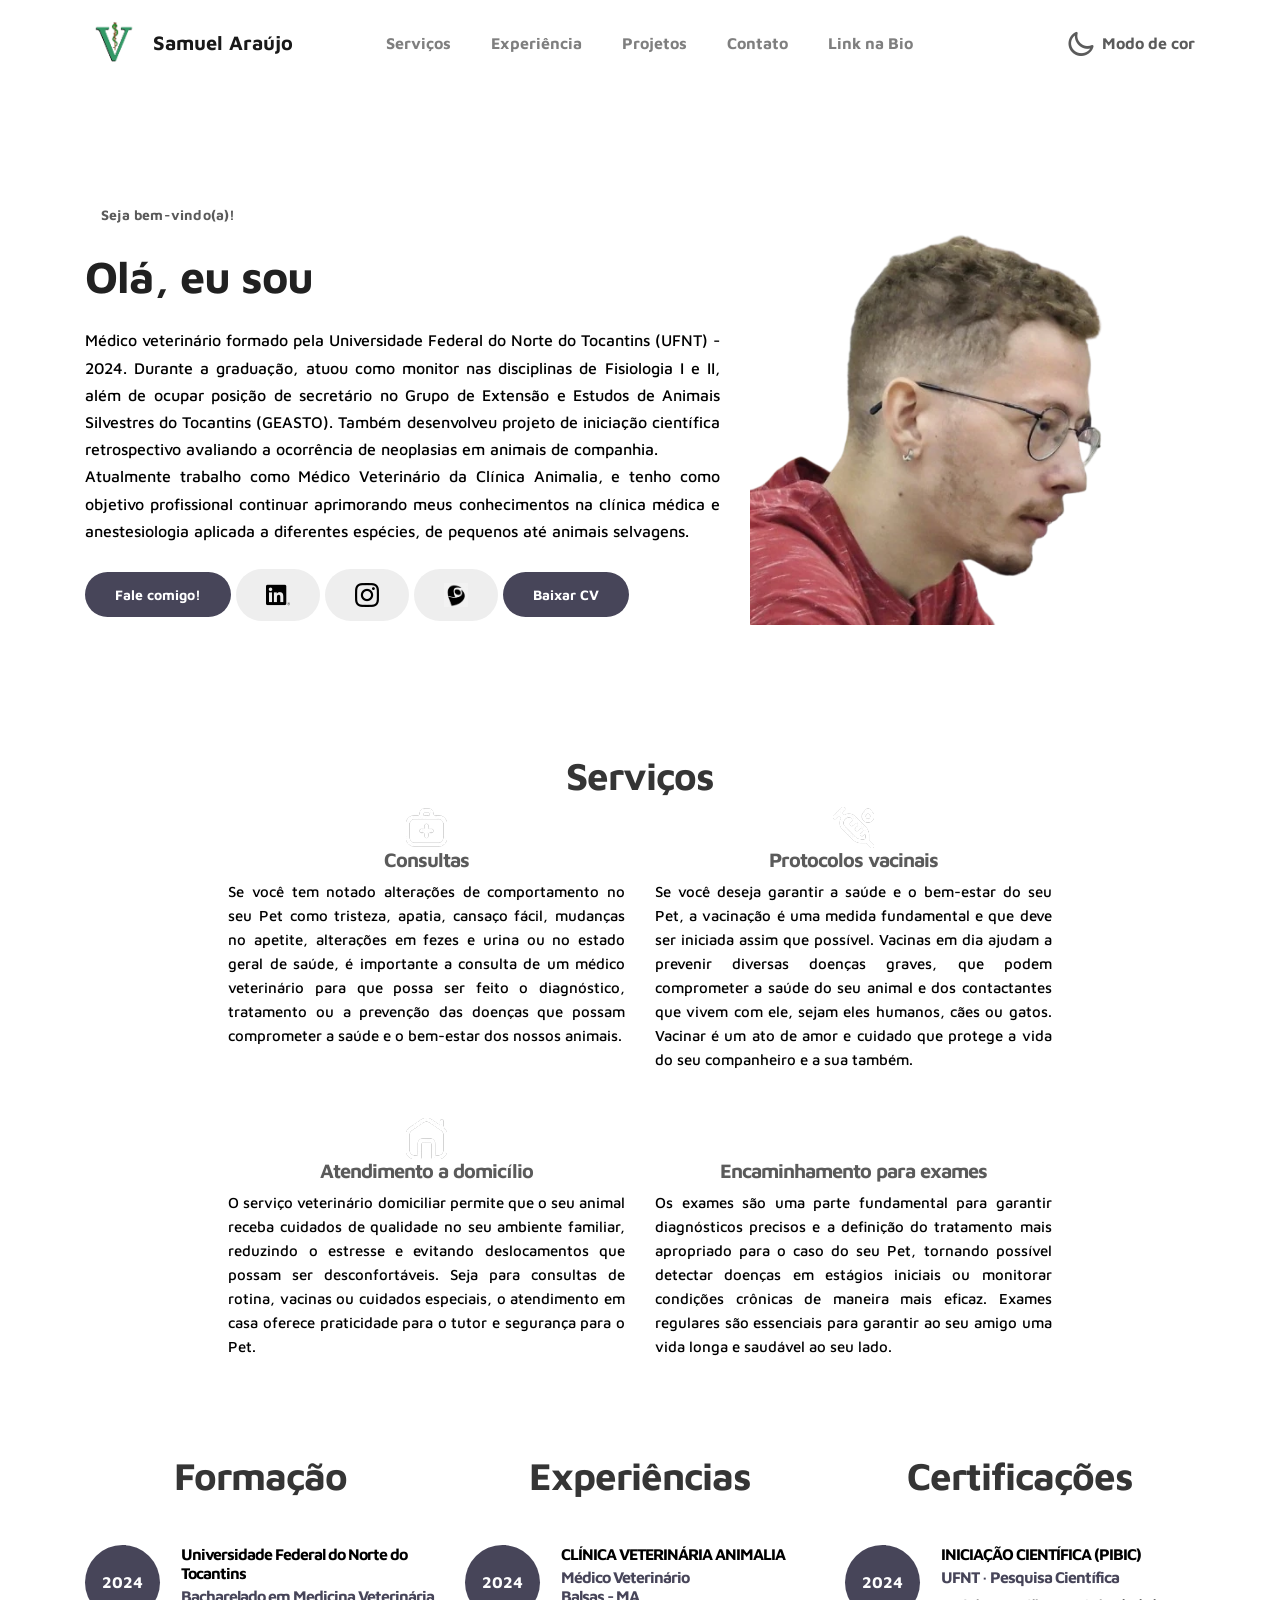
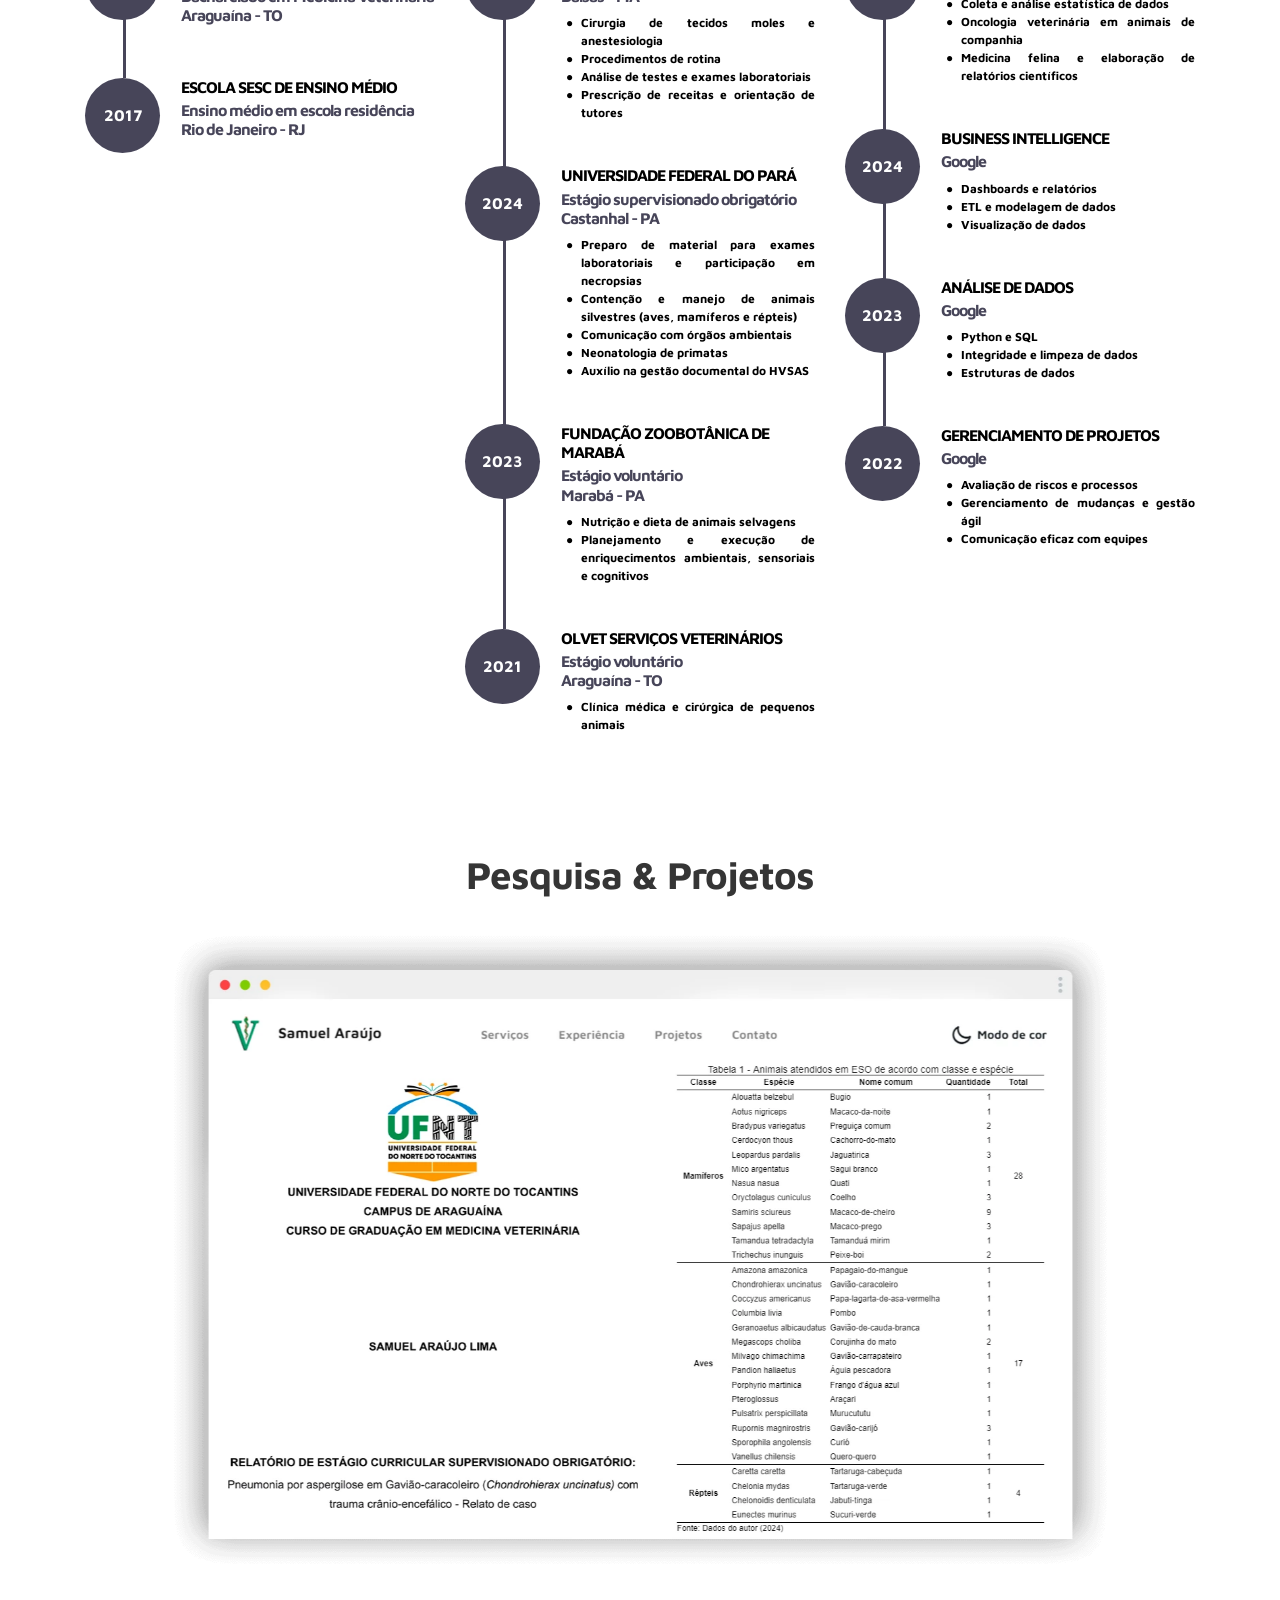
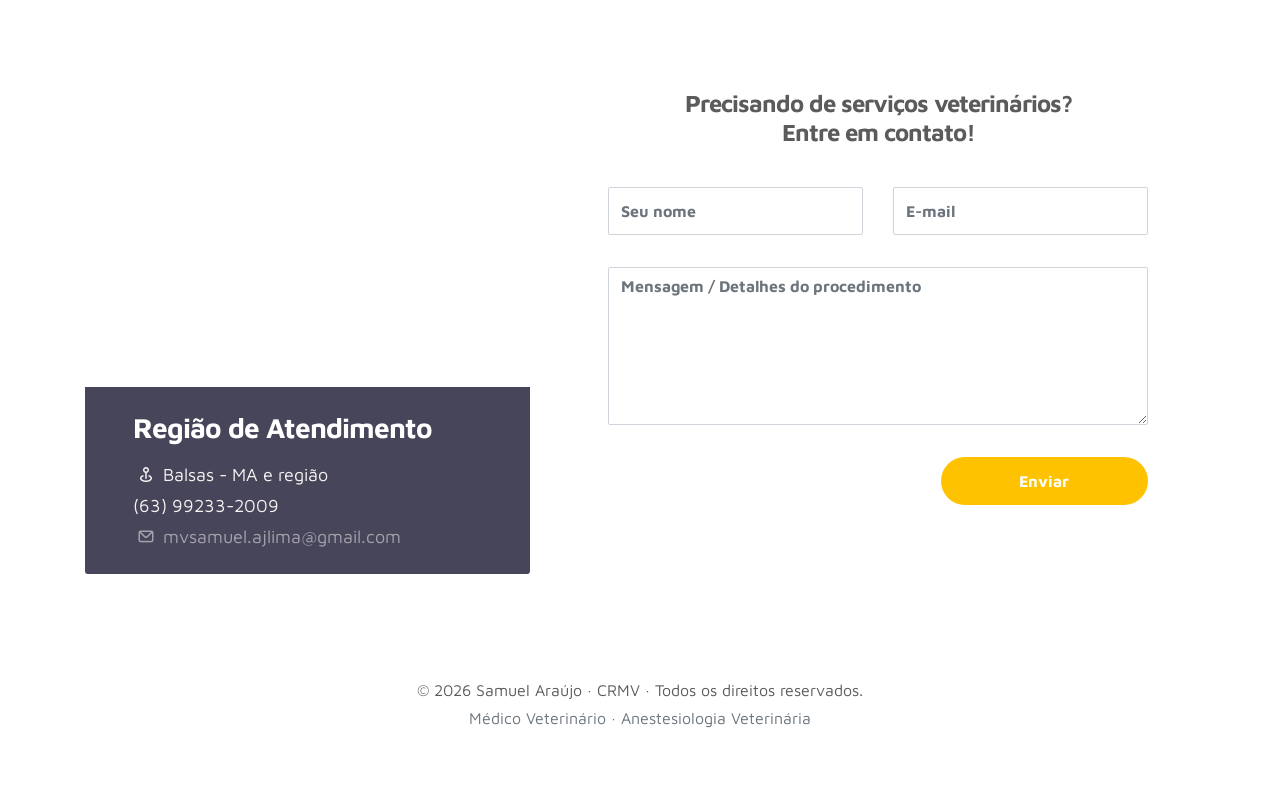
==== commit 64454415: "fix: correcoes tecnicas, caminhos, SEO e acessibilidade (Fase 1 / 2.1 e 2.2) - Corrige caminhos de d" ====
--- a/index.html
+++ b/index.html
@@ -1,50 +1,40 @@
 <!doctype html>
 <html lang="pt-br">
-
-
+<head>
   <!--------------------------------->
   <!--          GOOGLE TAG         -->
   <!--------------------------------->
-<script async src="https://www.googletagmanager.com/gtag/js?id=G-XXXXXXXXXX"></script>
-<script>
-  window.dataLayer = window.dataLayer || [];
-  function gtag(){dataLayer.push(arguments);}
-  gtag('js', new Date());
-
-  gtag('config', 'G-XXXXXXXXXX');
-</script>
-
-<head>
-    <!-- Google tag (gtag.js) -->
-    <script async src="https://www.googletagmanager.com/gtag/js?id=G-SEU_CODIGO_AQUI"></script>
-    <script>
-      window.dataLayer = window.dataLayer || [];
-      function gtag(){dataLayer.push(arguments);}
-      gtag('js', new Date());
-
-      gtag('config', 'G-SEU_CODIGO_AQUI');
-    </script>
+  <script async src="https://www.googletagmanager.com/gtag/js?id=G-RKEN3DRMSZ"></script>
+  <script>
+    window.dataLayer = window.dataLayer || [];
+    function gtag(){dataLayer.push(arguments);}
+    gtag('js', new Date());
+
+    gtag('config', 'G-RKEN3DRMSZ');
+  </script>
 
   <meta charset="utf-8">
   <meta name="viewport" content="width=device-width, initial-scale=1, shrink-to-fit=no">
-  <meta name="description" content="Site de portfolio de Samuel Araújo">
+  <!-- Descrição única para buscadores (Q3) -->
+  <meta name="description" content="MV Samuel Araújo - Anestesiologia Veterinária. Anestesia multimodal balanceada, monitoração e controle da dor para clínicas veterinárias parceiras em Balsas-MA e região.">
   <meta name="author" content="Samuel Araújo">
 
-<!-- Descrição padrão para buscadores -->
-<meta name="description" content="Portfólio de Samuel Araújo, Anestesiologia. Conheça projetos">
-
-<!-- Open Graph / LinkedIn / Whatsapp -->
-<meta property="og:type" content="website">
-<!-- ATENÇÃO: O link e a imagem devem ser absolutos (começar com https://)-->
-<meta property="og:url" content="https://seusite.com.br/">
-<meta property="og:title" content="Portfólio | MV Esp Samuel Araújo">
-<meta property="og:description" content="Projetos em Anestesiologia Veterinária e Ciência de Dados aplicada.">
-<meta property="og:image" content="https://chichat1.github.io/assets/images/og-image.jpg">
-
-  <title>MV Samuel Araújo | Anestesiologia Veterinária & Ciência de Dados</title>
-
-
-  <link rel="icon" type="image/png" href="assets/images/project/icon2.png">
+  <link rel="canonical" href="https://chichat1.github.io/portfolio/">
+
+  <!--------------------------------->
+  <!--         OPEN GRAPH          -->
+  <!--------------------------------->
+  <meta property="og:type" content="website">
+  <meta property="og:url" content="https://chichat1.github.io/portfolio/">
+  <meta property="og:title" content="MV Samuel Araújo | Anestesiologia Veterinária">
+  <meta property="og:description" content="Anestesiologia Veterinária multimodal balanceada e controle da dor para clínicas parceiras.">
+  <meta property="og:image" content="https://chichat1.github.io/portfolio/assets/images/og/og-clinicas.jpg">
+
+  <!-- Título profissional e compatível (Q10) -->
+  <title>MV Samuel Araújo | Anestesiologia Veterinária</title>
+
+  <!-- Favicon corrigido (B3) -->
+  <link rel="icon" type="image/png" href="assets/images/optimized/favicon.png">
   <link rel="stylesheet" href="assets/css/bootstrap.min.css">
   <link rel="stylesheet" href="assets/css/unicons.css">
   <link rel="stylesheet" href="assets/css/owl.carousel.min.css">
@@ -55,26 +45,17 @@
 
 </head>
 
-  <!--------------------------------->
-  <!--         OPEN GRAPH          -->
-  <!--------------------------------->
-<meta property="og:type" content="website">
-<meta property="og:url" content="https://seusite.com.br/">
-<meta property="og:title" content="Portfólio | MV Samuel Araújo">
-<meta property="og:description" content="Projetos em Anestesiologia Veterinária e Ciência de Dados aplicada.">
-<meta property="og:image" content="https://seusite.com.br/assets/images/og-image.jpg">
-
-
-<body>
-
+<body data-page="clinicas">
   <!--------------------------------->
   <!--      MENU DE NAVEGAÇÃO      -->
   <!--------------------------------->
   <nav class="navbar navbar-expand-sm navbar-light">
     <div class="container">
-      <a class="navbar-brand" href="index.html">
-        <img src="assets/images/raw/headerlight.png" alt="assets/images/raw/headerdark.png"
-          style="width: 60px; height: 60px; margin-right: 8px;">
+      <a class="navbar-brand d-flex align-items-center" href="index.html">
+        <img src="assets/images/optimized/headerlight.webp"
+             data-src-dark="assets/images/optimized/headerdark.webp"
+             alt="Logo MV Samuel Araújo"
+             class="brand-logo">
         Samuel Araújo
       </a>
 
@@ -99,15 +80,20 @@
           <li class="nav-item">
             <a href="#contact" class="nav-link"><span data-hover="Contato">Contato</span></a>
           </li>
+          <li class="nav-item">
+            <a href="links/" class="nav-link"><span data-hover="Link na Bio">Link na Bio</span></a>
+          </li>
         </ul>
 
         <ul class="navbar-nav ml-lg-auto">
-          <div class="ml-lg-4">
-            <div class="color-mode d-lg-flex justify-content-center align-items-center">
-              <i class="color-mode-icon"></i>
-              Modo de cor
-            </div>
-          </div>
+          <li class="nav-item">
+            <div class="ml-lg-4">
+              <div class="color-mode d-lg-flex justify-content-center align-items-center" role="button" tabindex="0">
+                <i class="color-mode-icon"></i>
+                Modo de cor
+              </div>
+            </div>
+          </li>
         </ul>
       </div>
     </div>
@@ -128,10 +114,10 @@
               <div class="animated-info">
                 <span class="animated-item">Samuel Araújo</span>
                 <span class="animated-item">Médico Veterinário</span>
-                <span class="animated-item">Cientista de dados</span>
+                <span class="animated-item">Anestesiologista</span>
               </div>
             </h1>
-            <p style="font-weight: bold; color: #000; font-size: 16px; text-align: justify;" class="dark-mode-text">
+            <p class="about-description dark-mode-text">
               Médico veterinário formado pela Universidade Federal do Norte do Tocantins (UFNT) - 2024.
               Durante a graduação, atuou como monitor nas disciplinas de Fisiologia I e II,
               além de ocupar posição de secretário no Grupo de Extensão e Estudos de Animais Silvestres do Tocantins
@@ -146,29 +132,36 @@
 
             <div class="custom-btn-group mt-4">
               <a href="https://wa.me/5563992332009?text=Ol%C3%A1!%20Encontrei%20seu%20contato%20no%20seu%20site.%20Poderia%20me%20ajudar%3F"
-                target="_blank" class="btn custom-btn custom-btn-bg custom-btn-link">
+                target="_blank" rel="noopener noreferrer" class="btn custom-btn custom-btn-bg">
                 Fale comigo!
               </a>
 
-              <a href="https://www.linkedin.com/in/araujosamuelima/" target="_blank"
-                class="btn custom-btn custom-btn-link">
-                <img src="assets/images/raw/linkedin_icon.png" alt="assets/images/raw/linkedin_icon.png"
-                  style="width: 24px; height: 24px;">
+              <a href="https://www.linkedin.com/in/araujosamuelima/" target="_blank" rel="noopener noreferrer"
+                class="btn custom-btn" aria-label="LinkedIn">
+                <img src="assets/images/optimized/linkedin_icon.webp"
+                     data-src-dark="assets/images/optimized/linkedin_dark.webp"
+                     alt="Ícone LinkedIn"
+                     class="social-btn-icon">
               </a>
 
-              <a href="https://www.instagram.com/mvsamuel.ajlima/" target="_blank"
-                class="btn custom-btn custom-btn-link">
-                <img src="assets/images/raw/instagram_icon.png" alt="assets/images/raw/instagram_icon.png"
-                  style="width: 24px; height: 24px;">
+              <a href="https://www.instagram.com/mvsamuel.ajlima/" target="_blank" rel="noopener noreferrer"
+                class="btn custom-btn" aria-label="Instagram">
+                <img src="assets/images/optimized/instagram_icon.webp"
+                     data-src-dark="assets/images/optimized/instagram_dark.webp"
+                     alt="Ícone Instagram"
+                     class="social-btn-icon">
               </a>
 
-              <a href="http://lattes.cnpq.br/4197961647434142" target="_blank" class="btn custom-btn custom-btn-link">
-                <img src="assets/images/raw/lattes_icon.png" alt="assets/images/raw/lattes_icon.png"
-                  style="width: 24px; height: 24px;">
+              <a href="http://lattes.cnpq.br/4197961647434142" target="_blank" rel="noopener noreferrer"
+                class="btn custom-btn" aria-label="Currículo Lattes">
+                <img src="assets/images/optimized/lattes_icon.webp"
+                     alt="Ícone Currículo Lattes"
+                     class="social-btn-icon">
               </a>
 
-              <a href="assets/images/docs/CV_MV_SAMUEL_ARAÚJO.pdf" target="_blank"
-                class="btn custom-btn custom-btn-bg custom-btn-link">
+              <!-- Links de download com nome padronizado (B1, B6) -->
+              <a href="assets/docs/cv-samuel-araujo.pdf" target="_blank" rel="noopener noreferrer"
+                class="btn custom-btn custom-btn-bg">
                 Baixar CV
               </a>
             </div>
@@ -176,9 +169,10 @@
         </div>
 
         <div class="col-lg-5 col-md-12 col-12">
-          <div class="about-image svg">
-            <img src="assets/images/raw/background.png" alt="assets/images/raw/background.png" class="img-fluid"
-              alt="svg image">
+          <div class="about-image svg text-center">
+            <img src="assets/images/optimized/background.webp"
+                 alt="Ilustração Samuel Araújo Anestesiologia Veterinária"
+                 class="img-fluid">
           </div>
         </div>
 
@@ -191,23 +185,24 @@
     <div class="container-fluid">
       <div class="row">
         <div class="col-md-8 offset-md-2">
-          <h2 class="col-lg-3 mx-auto">
+          <h2 class="col-lg-3 mx-auto text-center">
             <span>Serviços</span>
           </h2>
           <div class="container layout_padding2"></div>
           <div class="row">
 
             <!-- Primeira coluna-->
-            <div class="col-md-6"
-              style="display: flex; flex-direction: column; align-items: center; text-align: center;">
+            <div class="col-md-6 service-card-wrapper">
               <div class="img_box">
-                <img src="assets/images/raw/doctor_dark.png" alt="assets/images/raw/doctor.png"
-                  class="circle-image">
-              </div>
-              <div class="detail_box"
-                style="text-align: justify; display: flex; flex-direction: column; align-items: center;">
+                <img src="assets/images/optimized/doctor.webp"
+                     data-src-dark="assets/images/optimized/doctor_dark.webp"
+                     alt="Ícone de estetoscópio representando consulta veterinária"
+                     class="circle-image"
+                     loading="lazy">
+              </div>
+              <div class="detail_box service-detail-box">
                 <h5>Consultas</h5>
-                <p style="font-weight: bold; color: #000; font-size: 15px;" class="dark-mode-text">
+                <p class="service-description dark-mode-text">
                   Se você tem notado alterações de comportamento no seu Pet como tristeza, apatia, cansaço fácil,
                   mudanças no apetite, alterações em fezes e urina ou no estado geral de saúde,
                   é importante a consulta de um médico veterinário para que possa ser feito o diagnóstico, tratamento ou
@@ -216,16 +211,17 @@
             </div>
 
             <!-- Segunda coluna-->
-            <div class="col-md-6"
-              style="display: flex; flex-direction: column; align-items: center; text-align: center;">
-              <div class="">
-                <img src="assets/images/raw/seringa_dark.png" alt="assets/images/raw/seringa_light.png"
-                  class="circle-image">
-              </div>
-              <div class="detail_box"
-                style="text-align: justify; display: flex; flex-direction: column; align-items: center;">
+            <div class="col-md-6 service-card-wrapper">
+              <div class="img_box">
+                <img src="assets/images/optimized/seringa_light.webp"
+                     data-src-dark="assets/images/optimized/seringa_dark.webp"
+                     alt="Ícone de seringa representando protocolos vacinais e anestesia"
+                     class="circle-image"
+                     loading="lazy">
+              </div>
+              <div class="detail_box service-detail-box">
                 <h5>Protocolos vacinais</h5>
-                <p style="font-weight: bold; color: #000; font-size: 15px;" class="dark-mode-text">
+                <p class="service-description dark-mode-text">
                   Se você deseja garantir a saúde e o bem-estar do seu Pet,
                   a vacinação é uma medida fundamental e que deve ser iniciada assim que possível.
                   Vacinas em dia ajudam a prevenir diversas doenças graves,
@@ -236,16 +232,17 @@
             </div>
 
             <!-- Terceira coluna-->
-            <div class="col-md-6"
-              style="display: flex; flex-direction: column; align-items: center; text-align: center;">
+            <div class="col-md-6 service-card-wrapper">
               <div class="img_box">
-                <img src="assets/images/raw/casa_dark.png" alt="assets/images/raw/casa_light.png"
-                  class="circle-image">
-              </div>
-              <div class="detail_box"
-                style="text-align: justify; display: flex; flex-direction: column; align-items: center;">
-                <h5>Atendimento à domicílio</h5>
-                <p style="font-weight: bold; color: #000; font-size: 15px;" class="dark-mode-text">
+                <img src="assets/images/optimized/casa_light.webp"
+                     data-src-dark="assets/images/optimized/casa_dark.webp"
+                     alt="Ícone de casa representando atendimento domiciliar"
+                     class="circle-image"
+                     loading="lazy">
+              </div>
+              <div class="detail_box service-detail-box">
+                <h5>Atendimento a domicílio</h5>
+                <p class="service-description dark-mode-text">
                   O serviço veterinário domiciliar permite que o seu animal receba cuidados de qualidade no seu ambiente
                   familiar,
                   reduzindo o estresse e evitando deslocamentos que possam ser desconfortáveis.
@@ -256,15 +253,17 @@
             </div>
 
             <!-- Quarta coluna -->
-            <div class="col-md-6"
-              style="display: flex; flex-direction: column; align-items: center; text-align: center;">
+            <div class="col-md-6 service-card-wrapper">
               <div class="img_box">
-                <img src="assets/images/raw/exame.png" alt="assets/images/raw/exame_light.png" class="circle-image">
-              </div>
-              <div class="detail_box"
-                style="text-align: justify; display: flex; flex-direction: column; align-items: center;">
+                <img src="assets/images/optimized/exame_light.webp"
+                     data-src-dark="assets/images/optimized/exame.webp"
+                     alt="Ícone de prancheta e exames laboratoriais"
+                     class="circle-image"
+                     loading="lazy">
+              </div>
+              <div class="detail_box service-detail-box">
                 <h5>Encaminhamento para exames</h5>
-                <p style="font-weight: bold; color: #000; font-size: 15px;" class="dark-mode-text">
+                <p class="service-description dark-mode-text">
                   Os exames são uma parte fundamental para garantir diagnósticos precisos e a definição do tratamento
                   mais apropriado para o caso do seu Pet,
                   tornando possível detectar doenças em estágios iniciais ou monitorar condições crônicas de maneira
@@ -276,7 +275,6 @@
         </div>
       </div>
     </div>
-    </div>
   </section>
 
   <!--------------------------------->
@@ -286,7 +284,7 @@
     <div class="container">
       <div class="row">
 
-        <!-- COLUNA 1 -->
+        <!-- COLUNA 1: Formação -->
         <div class="col-lg-4 col-md-4 col-sm-12">
           <h2 class="mb-4 text-center">Formação</h2>
 
@@ -297,8 +295,8 @@
               </div>
               <div class="timeline-info">
                 <h6>
-                  <span style="color: #000;" class="dark-mode-text">Universidade Federal do Norte do Tocantins</span>
-                  <small style="color: #2e2b2b; font-size: 14px;" class="dark-mode-subtext">
+                  <span class="timeline-heading dark-mode-text">Universidade Federal do Norte do Tocantins</span>
+                  <small class="timeline-sub dark-mode-subtext d-block mt-1">
                     Bacharelado em Medicina Veterinária<br>
                     Araguaína - TO
                   </small>
@@ -312,8 +310,8 @@
               </div>
               <div class="timeline-info">
                 <h6>
-                  <span style="color: #000;" class="dark-mode-text">ESCOLA SESC DE ENSINO MÉDIO</span>
-                  <small style="color: #2e2b2b; font-size: 14px;" class="dark-mode-subtext">
+                  <span class="timeline-heading dark-mode-text">ESCOLA SESC DE ENSINO MÉDIO</span>
+                  <small class="timeline-sub dark-mode-subtext d-block mt-1">
                     Ensino médio em escola residência<br>
                     Rio de Janeiro - RJ
                   </small>
@@ -323,31 +321,10 @@
           </div>
         </div>
 
-        <!-- COLUNA 2 -->
+        <!-- COLUNA 2: Experiências Clínicas -->
         <div class="col-lg-4 col-md-4 col-sm-12">
           <h2 class="mb-4 text-center">Experiências</h2>
 
-          <div class="timeline-wrapper">
-            <div class="timeline-yr">
-              <span>2024</span>
-            </div>
-            <div class="timeline-info">
-              <h6>
-                <span style="color: #000;" class="dark-mode-text">CLÍNICA VETERINÁRIA ANIMALIA</span>
-                <small style="color: #2e2b2b; font-size: 14px;" class="dark-mode-text">
-                  Médico Veterinário<br>
-                  Balsas - MA
-                </small>
-              </h6>
-              <ul class="custom-list" style="font-size: 12px;  color: #000; font-weight: bold;">
-                <li class="dark-mode-text">Cirurgia de tecidos moles</li>
-                <li class="dark-mode-text">Procedimentos de rotina</li>
-                <li class="dark-mode-text">Análise de testes e exames laboratoriais</li>
-                <li class="dark-mode-text">Prescrição de receitas e orientação de tutores</li>
-              </ul>
-            </div>
-          </div>
-
           <div class="timeline">
             <div class="timeline-wrapper">
               <div class="timeline-yr">
@@ -355,15 +332,35 @@
               </div>
               <div class="timeline-info">
                 <h6>
-                  <span style="color: #000;" class="dark-mode-text">UNIVERSIDADE FEDERAL DO PARÁ</span>
-                  <small style="color: #2e2b2b; font-size: 14px;" class="dark-mode-text">
+                  <span class="timeline-heading dark-mode-text">CLÍNICA VETERINÁRIA ANIMALIA</span>
+                  <small class="timeline-sub dark-mode-text d-block mt-1">
+                    Médico Veterinário<br>
+                    Balsas - MA
+                  </small>
+                </h6>
+                <ul class="custom-list timeline-list">
+                  <li class="dark-mode-text">Cirurgia de tecidos moles e anestesiologia</li>
+                  <li class="dark-mode-text">Procedimentos de rotina</li>
+                  <li class="dark-mode-text">Análise de testes e exames laboratoriais</li>
+                  <li class="dark-mode-text">Prescrição de receitas e orientação de tutores</li>
+                </ul>
+              </div>
+            </div>
+
+            <div class="timeline-wrapper">
+              <div class="timeline-yr">
+                <span>2024</span>
+              </div>
+              <div class="timeline-info">
+                <h6>
+                  <span class="timeline-heading dark-mode-text">UNIVERSIDADE FEDERAL DO PARÁ</span>
+                  <small class="timeline-sub dark-mode-text d-block mt-1">
                     Estágio supervisionado obrigatório<br>
                     Castanhal - PA
                   </small>
                 </h6>
-                <ul class="custom-list" style="font-size: 12px;  color: #000; font-weight: bold;">
-                  <li class="dark-mode-text">Preparo de material para exames laboratoriais e participação em necropsias
-                  </li>
+                <ul class="custom-list timeline-list">
+                  <li class="dark-mode-text">Preparo de material para exames laboratoriais e participação em necropsias</li>
                   <li class="dark-mode-text">Contenção e manejo de animais silvestres (aves, mamíferos e répteis)</li>
                   <li class="dark-mode-text">Comunicação com órgãos ambientais</li>
                   <li class="dark-mode-text">Neonatologia de primatas</li>
@@ -378,16 +375,15 @@
               </div>
               <div class="timeline-info">
                 <h6>
-                  <span style="color: #000;" class="dark-mode-text">FUNDAÇÃO ZOOBOTÂNICA DE MARABÁ</span>
-                  <small style="color: #2e2b2b; font-size: 14px;" class="dark-mode-text">
+                  <span class="timeline-heading dark-mode-text">FUNDAÇÃO ZOOBOTÂNICA DE MARABÁ</span>
+                  <small class="timeline-sub dark-mode-text d-block mt-1">
                     Estágio voluntário<br>
                     Marabá - PA
                   </small>
                 </h6>
-                <ul class="custom-list" style="font-size: 12px;  color: #000; font-weight: bold;">
+                <ul class="custom-list timeline-list">
                   <li class="dark-mode-text">Nutrição e dieta de animais selvagens</li>
-                  <li class="dark-mode-text">Planejamento e execução de enriquecimentos ambietais, sensoriais e
-                    cognitivos</li>
+                  <li class="dark-mode-text">Planejamento e execução de enriquecimentos ambientais, sensoriais e cognitivos</li>
                 </ul>
               </div>
             </div>
@@ -398,13 +394,13 @@
               </div>
               <div class="timeline-info">
                 <h6>
-                  <span style="color: #000;" class="dark-mode-text">OLVET SERVIÇOS VETERINÁRIOS</span>
-                  <small style="color: #000; font-size: 14px;" class="dark-mode-text">
+                  <span class="timeline-heading dark-mode-text">OLVET SERVIÇOS VETERINÁRIOS</span>
+                  <small class="timeline-sub dark-mode-text d-block mt-1">
                     Estágio voluntário<br>
                     Araguaína - TO
                   </small>
                 </h6>
-                <ul class="custom-list" style="font-size: 12px;  color: #000; font-weight: bold;">
+                <ul class="custom-list timeline-list">
                   <li class="dark-mode-text">Clínica médica e cirúrgica de pequenos animais</li>
                 </ul>
               </div>
@@ -412,26 +408,25 @@
           </div>
         </div>
 
-        <!-- COLUNA 3 -->
+        <!-- COLUNA 3: Certificações & Pesquisa (Q9) -->
         <div class="col-lg-4 col-md-4 col-sm-12">
           <h2 class="mb-4 text-center">Certificações</h2>
           <div class="timeline">
 
+            <!-- PIBIC destacado como Iniciação Científica (Q9) -->
             <div class="timeline-wrapper">
               <div class="timeline-yr">
                 <span>2024</span>
               </div>
               <div class="timeline-info">
                 <h6>
-                  <span style="color: #000;" class="dark-mode-text">PROGRAMA INSTITUCIONAL DE INICIAÇÃO CIENTÍFICA
-                    (PIBIC)</span>
-                  <small style="color: #000; font-size: 14px;" class="dark-mode-text">UFNT</small>
-                </h6>
-                <ul class="custom-list" style="font-size: 12px; font-weight: bold;">
+                  <span class="timeline-heading dark-mode-text">INICIAÇÃO CIENTÍFICA (PIBIC)</span>
+                  <small class="timeline-sub dark-mode-text d-block mt-1">UFNT · Pesquisa Científica</small>
+                </h6>
+                <ul class="custom-list timeline-list">
                   <li class="dark-mode-text">Coleta e análise estatística de dados</li>
-                  <li class="dark-mode-text">Oncologia veterinária</li>
-                  <li class="dark-mode-text">Medicina felina</li>
-                  <li class="dark-mode-text">Elaboração de relatórios</li>
+                  <li class="dark-mode-text">Oncologia veterinária em animais de companhia</li>
+                  <li class="dark-mode-text">Medicina felina e elaboração de relatórios científicos</li>
                 </ul>
               </div>
             </div>
@@ -442,14 +437,13 @@
               </div>
               <div class="timeline-info">
                 <h6>
-                  <span style="color: #000;" class="dark-mode-text">BUSINESS INTELIGENCE</span>
-                  <small style="color: #2e2b2b; font-size: 14px;" class="dark-mode-text">Google</small>
-                </h6>
-                <ul class="custom-list" style="font-size: 12px; font-weight: bold;">
+                  <span class="timeline-heading dark-mode-text">BUSINESS INTELLIGENCE</span>
+                  <small class="timeline-sub dark-mode-text d-block mt-1">Google</small>
+                </h6>
+                <ul class="custom-list timeline-list">
                   <li class="dark-mode-text">Dashboards e relatórios</li>
-                  <li class="dark-mode-text">ETL</li>
+                  <li class="dark-mode-text">ETL e modelagem de dados</li>
                   <li class="dark-mode-text">Visualização de dados</li>
-                  <li class="dark-mode-text">Modelagem de dados</li>
                 </ul>
               </div>
             </div>
@@ -460,14 +454,13 @@
               </div>
               <div class="timeline-info">
                 <h6>
-                  <span style="color: #000;" class="dark-mode-text">ANÁLISE DE DADOS</span>
-                  <small style="color: #2e2b2b; font-size: 14px;" class="dark-mode-text">Google</small>
-                </h6>
-                <ul class="custom-list" style="font-size: 12px;  color: #000; font-weight: bold;">
-                  <li class="dark-mode-text">Python</li>
-                  <li class="dark-mode-text">Integridade dos dados</li>
+                  <span class="timeline-heading dark-mode-text">ANÁLISE DE DADOS</span>
+                  <small class="timeline-sub dark-mode-text d-block mt-1">Google</small>
+                </h6>
+                <ul class="custom-list timeline-list">
+                  <li class="dark-mode-text">Python e SQL</li>
+                  <li class="dark-mode-text">Integridade e limpeza de dados</li>
                   <li class="dark-mode-text">Estruturas de dados</li>
-                  <li class="dark-mode-text">SQL</li>
                 </ul>
               </div>
             </div>
@@ -478,14 +471,13 @@
               </div>
               <div class="timeline-info">
                 <h6>
-                  <span style="color: #000;" class="dark-mode-text">GERENCIAMENTO DE PROJETOS</span>
-                  <small style="color: #2e2b2b; font-size: 14px;" class="dark-mode-text">Google</small>
-                </h6>
-                <ul class="custom-list" style="font-size: 12px;  color: #000; font-weight: bold;">
-                  <li class="dark-mode-text">Avaliação de riscos</li>
-                  <li class="dark-mode-text">Gerenciamento de mudanças</li>
-                  <li class="dark-mode-text">Gestão ágil</li>
-                  <li class="dark-mode-text">Comunicação eficaz</li>
+                  <span class="timeline-heading dark-mode-text">GERENCIAMENTO DE PROJETOS</span>
+                  <small class="timeline-sub dark-mode-text d-block mt-1">Google</small>
+                </h6>
+                <ul class="custom-list timeline-list">
+                  <li class="dark-mode-text">Avaliação de riscos e processos</li>
+                  <li class="dark-mode-text">Gerenciamento de mudanças e gestão ágil</li>
+                  <li class="dark-mode-text">Comunicação eficaz com equipes</li>
                 </ul>
               </div>
             </div>
@@ -504,16 +496,18 @@
         <div class="col-lg-11 text-center mx-auto col-12">
 
           <div class="col-lg-8 mx-auto">
-            <h2>Meus projetos</h2>
+            <h2>Pesquisa & Projetos</h2>
           </div>
           <div class="owl-carousel owl-theme">
 
-            <!-- PROJETO 1 -->
+            <!-- PROJETO 1 - TCC (B2 corrigido) -->
             <div class="item">
-              <a href="assets/images/raw/TCC_SAMUEL.pdf" target="_blank">
+              <a href="assets/docs/tcc-samuel-araujo.pdf" target="_blank" rel="noopener noreferrer" title="Abrir TCC (PDF)">
                 <div class="project-info">
-                  <img src="assets/images/raw/projeto_1.png" alt="assets/images/raw/projeto_1.png" class="img-fluid"
-                    alt="project image">
+                  <img src="assets/images/optimized/projeto_1.webp"
+                       alt="Capa do TCC Samuel Araújo - Neoplasias em animais de companhia"
+                       class="img-fluid"
+                       loading="lazy">
                 </div>
               </a>
             </div>
@@ -521,34 +515,40 @@
           </div>
         </div>
       </div>
+    </div>
   </section>
 
-  <!-- CONTATO -->
+  <!-- CONTATO & REGIÃO DE ATENDIMENTO (Q5, Q6) -->
   <section class="contact py-5" id="contact">
     <div class="container">
       <div class="row">
 
+        <!-- Mapa e Informações de Balsas - MA (Q5, Q6) -->
         <div class="col-lg-5 mr-lg-5 col-12">
-          <div class="google-map w-100">
+          <div class="google-map w-100 map-container">
             <iframe
-              src="https://www.google.com/maps/embed?pb=!1m18!1m12!1m3!1d392.54634241281754!2d-48.2161809!3d-7.1845876!2m3!1f0!2f0!3f0!3m2!1i1024!2i768!4f13.1!3m3!1m2!1s0x92d90da116c4df99%3A0xa137591833379a3!2sR.%2013%20de%20Maio%2C%20394%20-%20Vila%20Rosario%2C%20Aragua%C3%ADna%20-%20TO%2C%2077823-090%2C%20Brazil!5e0!3m2!1sen!2sbr!4v1549875377188"
-              width="400" height="300" frameborder="0" style="border:0" allowfullscreen></iframe>
+              title="Região de Atendimento - Balsas MA"
+              src="https://www.google.com/maps/embed?pb=!1m18!1m12!1m3!1d63478.48398433385!2d-46.0754245!3d-7.531238!2m3!1f0!2f0!3f0!3m2!1i1024!2i768!4f13.1!3m3!1m2!1s0x932fa90b9b4a4cb7%3A0x6b77ddf4058d8e61!2sBalsas%20-%20MA!5e0!3m2!1spt-BR!2sbr!4v1710000000000"
+              class="map-iframe"
+              allowfullscreen
+              loading="lazy"></iframe>
           </div>
 
           <div class="contact-info d-flex justify-content-between align-items-center py-4 px-lg-5">
             <div class="contact-info-item">
-              <h3 class="mb-3 text-white"></h3>
-              <p class="footer-text mb-0">(63) 99233-2009</p>
-              <p>mvsamuel.ajlima@gmail.com</p>
+              <h3 class="mb-3 text-white">Região de Atendimento</h3>
+              <p class="footer-text mb-1"><i class="uil uil-map-pin"></i> Balsas - MA e região</p>
+              <p class="footer-text mb-1"><i class="uil uil-whatsapp"></i> (63) 99233-2009</p>
+              <p class="mb-0 text-white-50"><i class="uil uil-envelope"></i> mvsamuel.ajlima@gmail.com</p>
             </div>
           </div>
         </div>
 
         <div class="col-lg-6 col-12">
-          <div class="contact-form" style="text-align: center;">
+          <div class="contact-form contact-form-center">
             <h4 class="mb-4">Precisando de serviços veterinários?<br>Entre em contato!</h4>
 
-            <!-- Enviando e-mail -->
+            <!-- Formulário de contato integrado com Formspree -->
             <form id="contactForm" action="https://formspree.io/f/mqazrbbk" method="POST">
               <div class="row">
                 <div class="col-lg-6 col-12">
@@ -560,7 +560,7 @@
                 </div>
 
                 <div class="col-12">
-                  <textarea name="message" rows="6" class="form-control" id="message" placeholder="Mensagem"
+                  <textarea name="message" rows="6" class="form-control" id="message" placeholder="Mensagem / Detalhes do procedimento"
                     required></textarea>
                 </div>
 
@@ -571,12 +571,15 @@
             </form>
           </div>
         </div>
+
+      </div>
+    </div>
   </section>
 
-  <!-- SCRIPT JAVASCRIPT PARA EMAIL -->
+  <!-- SCRIPT PARA ENVIO DO FORMULÁRIO -->
   <script>
     document.getElementById('contactForm').addEventListener('submit', function (event) {
-      event.preventDefault();  // Evita o comportamento padrão de recarregar a página
+      event.preventDefault();
 
       const form = event.target;
       const formData = new FormData(form);
@@ -589,32 +592,33 @@
         }
       }).then(response => {
         if (response.ok) {
-          alert("Mensagem enviada com sucesso!");  // Feedback positivo
-          form.reset();  // Limpa o formulário após o envio
+          alert("Mensagem enviada com sucesso!");
+          form.reset();
         } else {
-          alert("Ocorreu um erro ao enviar a mensagem. Tente novamente.");  // Feedback de erro
+          alert("Ocorreu um erro ao enviar a mensagem. Tente novamente.");
         }
       }).catch(error => {
-        alert("Ocorreu um erro ao enviar a mensagem. Tente novamente.");  // Caso ocorra erro na conexão
+        alert("Ocorreu um erro ao enviar a mensagem. Tente novamente.");
       });
     });
   </script>
 
-  <!-- RODAPÉ -->
+  <!-- RODAPÉ PREENCHIDO (Q6) -->
   <footer class="footer py-5">
     <div class="container">
       <div class="row">
 
         <div class="col-lg-12 col-12">
-          <p class="copyright-text text-center"></p>
-          <p class="copyright-text text-center"></p>
+          <p class="copyright-text text-center mb-1">© 2026 Samuel Araújo · CRMV · Todos os direitos reservados.</p>
+          <p class="copyright-text text-center text-muted">Médico Veterinário · Anestesiologia Veterinária</p>
         </div>
 
       </div>
     </div>
   </footer>
 
-  <script src="assets/js/jquery-3.3.1.min.js"></script>
+  <!-- Bibliotecas JS atualizadas (Q8) -->
+  <script src="assets/js/jquery-3.7.1.min.js"></script>
   <script src="assets/js/popper.min.js"></script>
   <script src="assets/js/bootstrap.min.js"></script>
   <script src="assets/js/Headroom.js"></script>
@@ -622,6 +626,7 @@
   <script src="assets/js/owl.carousel.min.js"></script>
   <script src="assets/js/smoothscroll.js"></script>
   <script src="assets/js/custom.js"></script>
+  <script src="assets/js/analytics-events.js"></script>
 
 </body>
 
--- a/assets/css/style.css
+++ b/assets/css/style.css
@@ -9,8 +9,23 @@
 
 @import url("https://fonts.googleapis.com/css?family=Maven+Pro:400,700");
 
+:root {
+  --cor-primaria: #00b34a;
+  --cor-primaria-hover: #008f3a;
+  --cor-destaque: #ffc200;
+  --cor-fundo: #ffffff;
+  --cor-fundo-secundario: #f9f9f9;
+  --cor-texto: #5b5b5b;
+  --cor-texto-escuro: #212121;
+  --cor-borda: #eaeaea;
+  --fonte-titulo: "Maven Pro", sans-serif;
+  --fonte-texto: "Maven Pro", sans-serif;
+}
+
 body {
-  font-family: "Maven Pro", sans-serif;
+  font-family: var(--fonte-texto);
+  background-color: var(--cor-fundo);
+  color: var(--cor-texto);
   padding-top: 70px;
 }
 
@@ -639,14 +654,98 @@
   }
 }
 
-/* Para o tema claro */
-.img_box img {
-  content: attr(src);
-}
-
-/* Para o tema escuro */
-.dark-mode .img_box img {
-  content: attr(alt);
+/* Classes utilitárias para substituir estilos inline (Q4) */
+.brand-logo {
+  width: 60px;
+  height: 60px;
+  margin-right: 8px;
+  object-fit: contain;
+}
+
+.about-description {
+  font-weight: 500;
+  color: #000;
+  font-size: 16px;
+  text-align: justify;
+  line-height: 1.7;
+}
+
+.dark-mode .about-description {
+  color: #ffffff;
+}
+
+.social-btn-icon {
+  width: 24px;
+  height: 24px;
+  vertical-align: middle;
+}
+
+.service-card-wrapper {
+  display: flex;
+  flex-direction: column;
+  align-items: center;
+  text-align: center;
+  margin-bottom: 30px;
+}
+
+.service-detail-box {
+  text-align: justify;
+  display: flex;
+  flex-direction: column;
+  align-items: center;
+}
+
+.service-description {
+  font-weight: 500;
+  color: #000;
+  font-size: 15px;
+  line-height: 1.6;
+}
+
+.dark-mode .service-description {
+  color: #cccccc;
+}
+
+.timeline-heading {
+  color: #000;
+}
+
+.dark-mode .timeline-heading {
+  color: #ffffff;
+}
+
+.timeline-sub {
+  color: #2e2b2b;
+  font-size: 14px;
+}
+
+.dark-mode .timeline-sub {
+  color: #cccccc;
+}
+
+.timeline-list {
+  font-size: 12px;
+  color: #000;
+  font-weight: bold;
+}
+
+.dark-mode .timeline-list {
+  color: #ffffff;
+}
+
+.contact-form-center {
+  text-align: center;
+}
+
+.map-container {
+  overflow: hidden;
+  border-radius: 8px;
+}
+
+.map-iframe {
+  border: 0;
+  width: 100%;
+  height: 300px;
 }
 
 /* Estilos para blocos com cantos arredondados no modo claro */
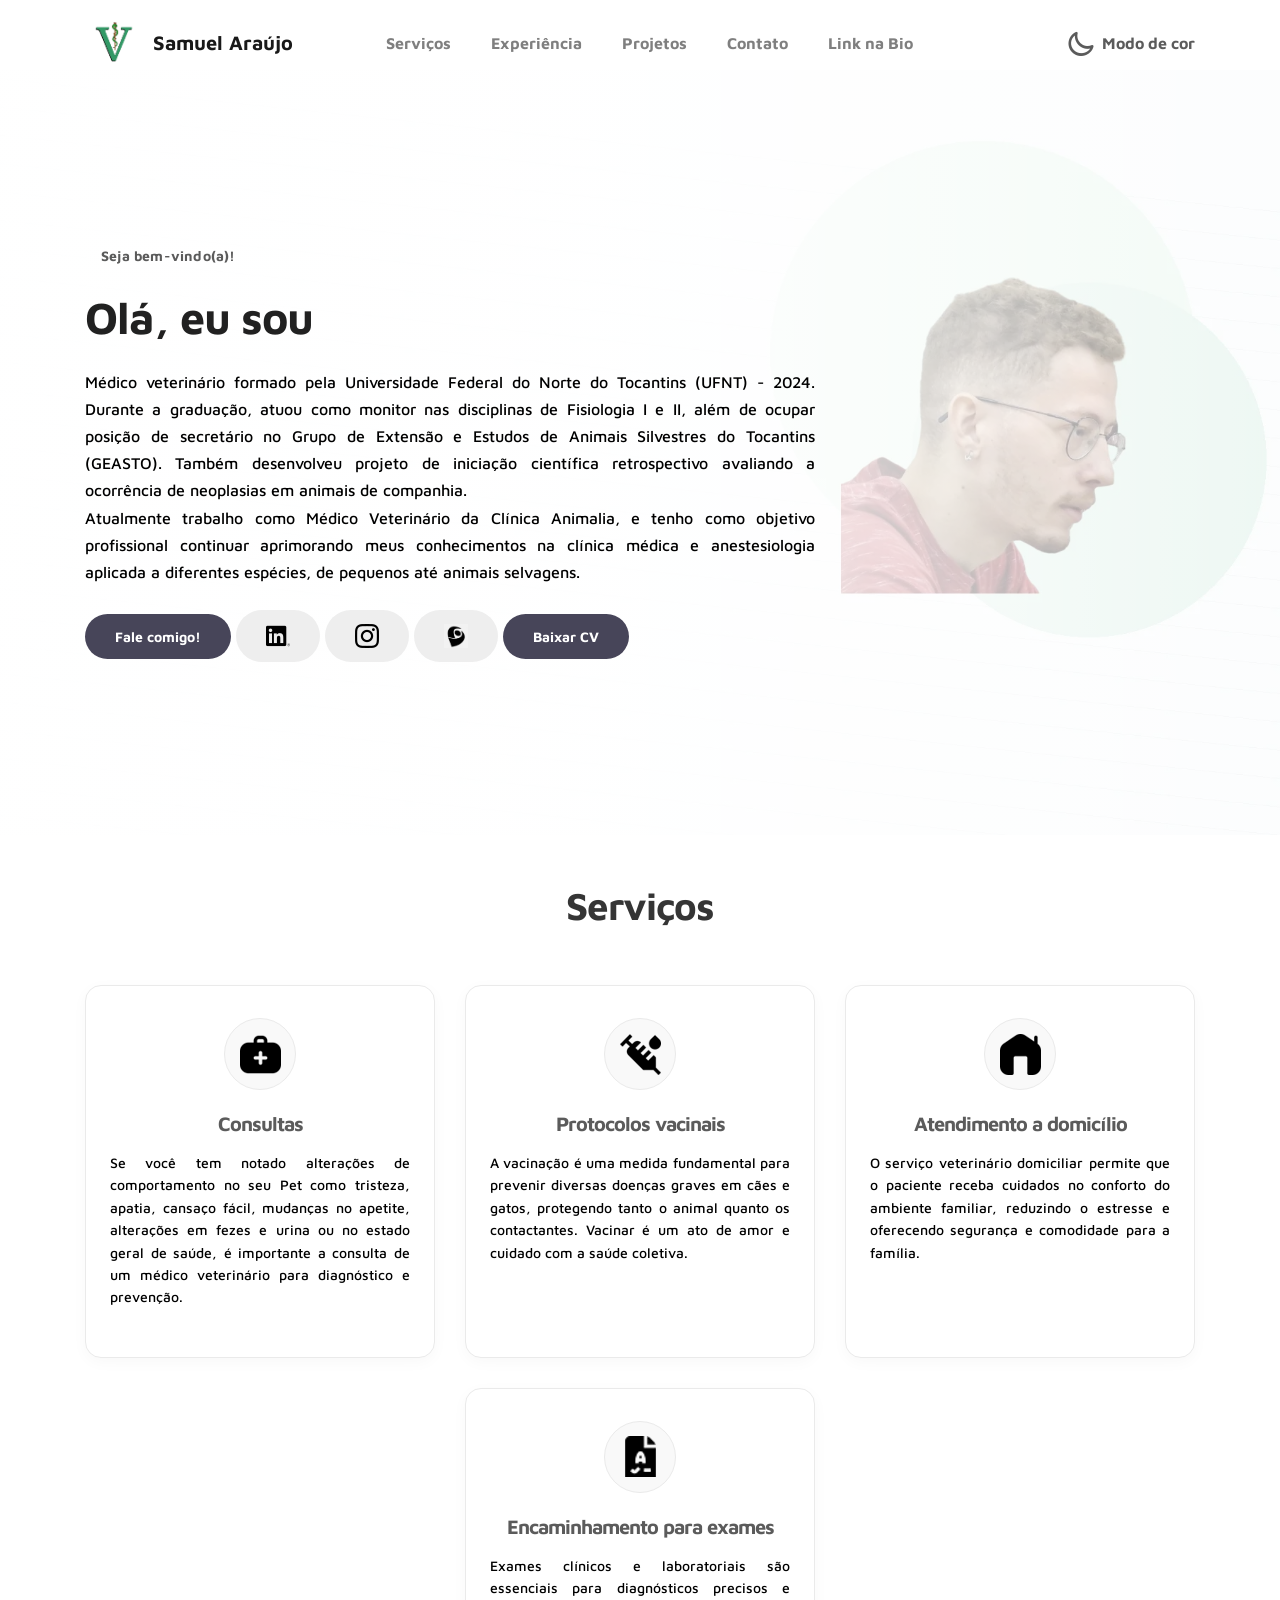
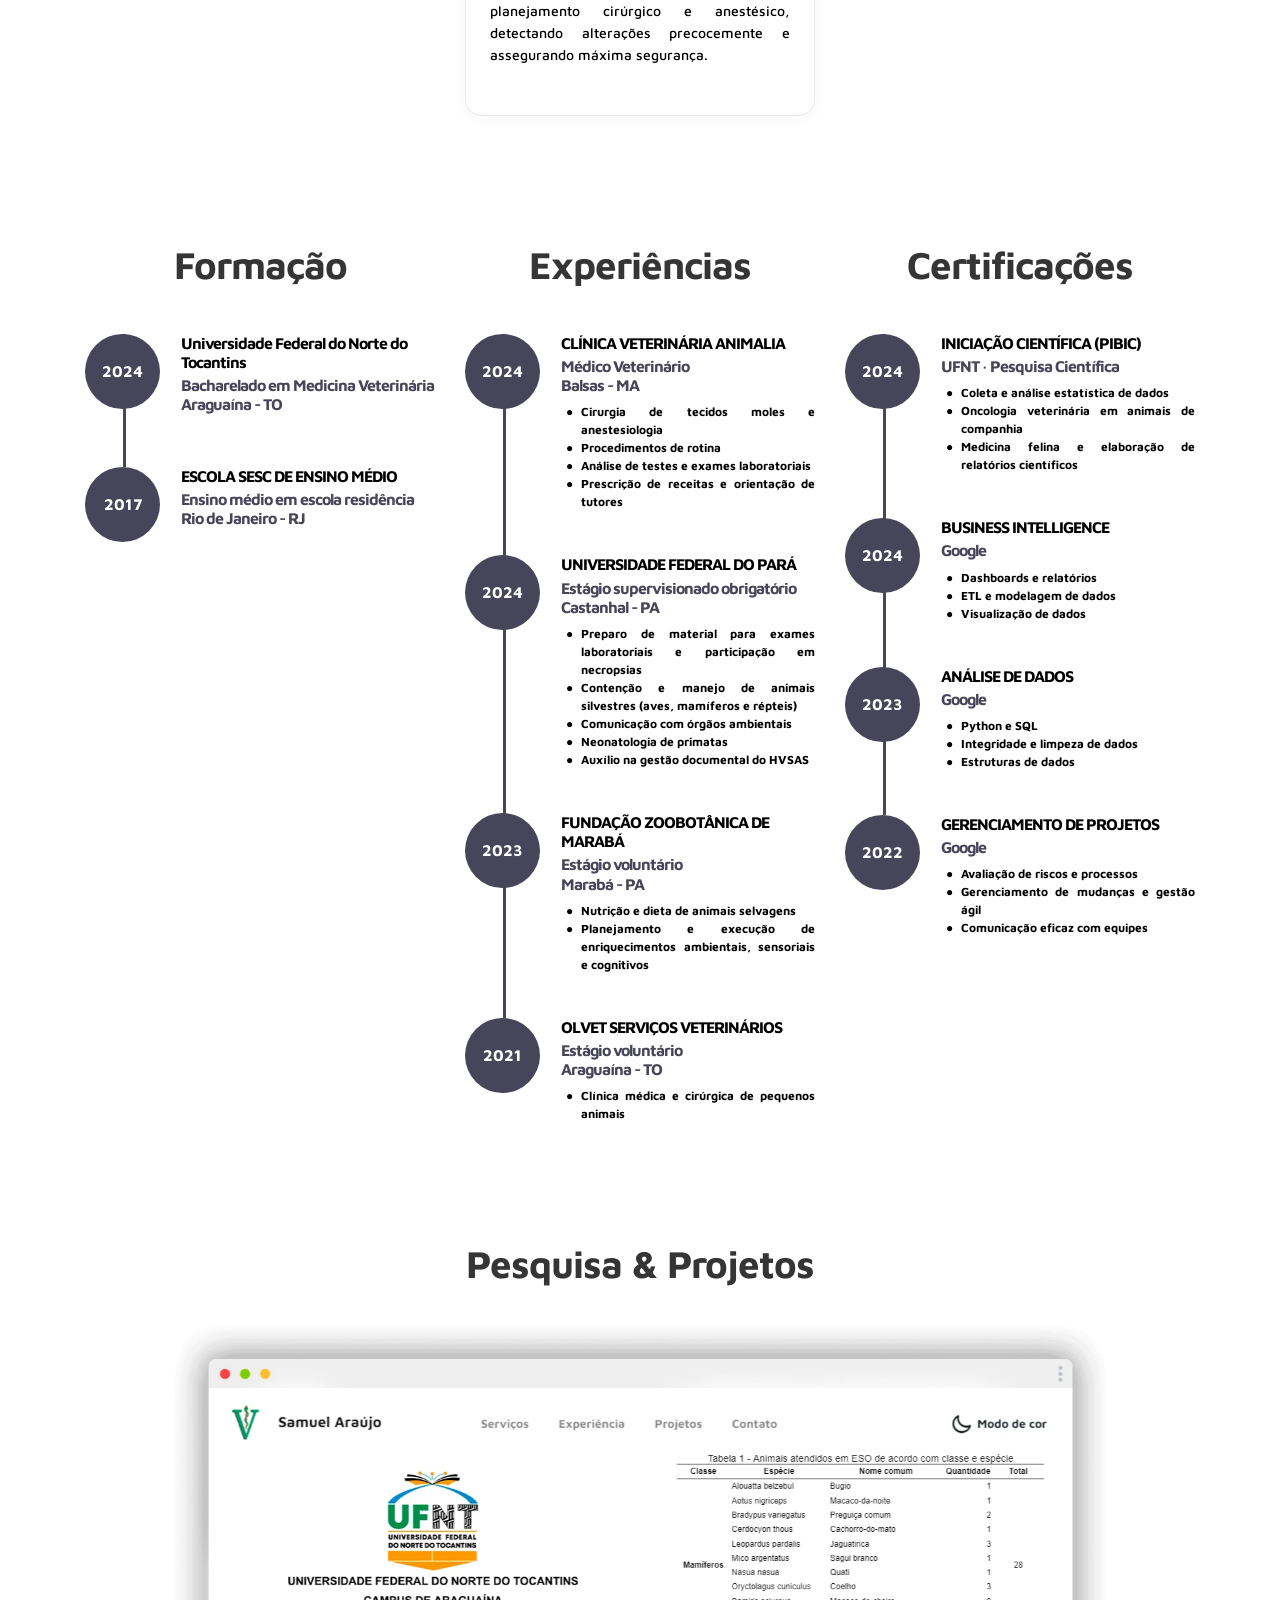
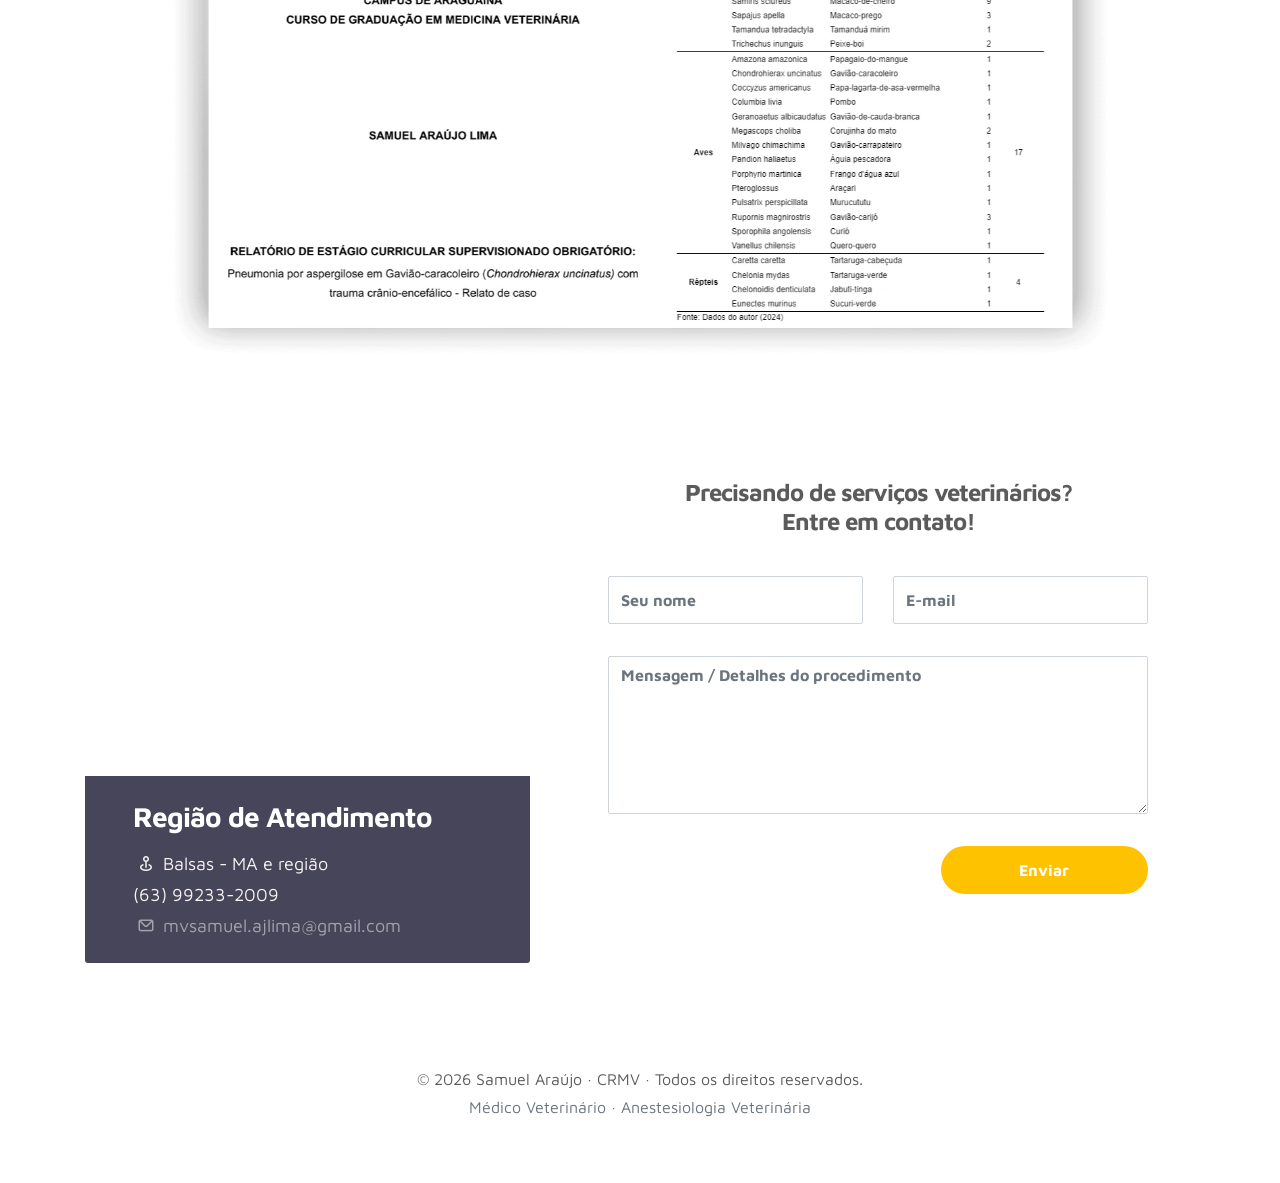
==== commit 3fd6998d: "feat: hero banner com imagem de fundo e secao de servicos em 3 colunas - Corrige caminhos de icones " ====
--- a/index.html
+++ b/index.html
@@ -102,11 +102,14 @@
   <!--------------------------------->
   <!--           SOBRE             -->
   <!--------------------------------->
-  <section class="about full-screen d-lg-flex justify-content-center align-items-center">
+  <!--------------------------------->
+  <!--           SOBRE             -->
+  <!--------------------------------->
+  <section class="about full-screen d-flex align-items-center" id="about">
+    <div class="about-overlay"></div>
     <div class="container">
       <div class="row">
-
-        <div class="col-lg-7 col-md-12 col-12 d-flex align-items-center">
+        <div class="col-lg-8 col-md-10 col-12">
           <div class="about-text">
             <small class="small-text">Seja bem-vindo(a)<span class="mobile-block">!</span></small>
             <h1 class="animated animated-text">
@@ -167,112 +170,102 @@
             </div>
           </div>
         </div>
-
-        <div class="col-lg-5 col-md-12 col-12">
-          <div class="about-image svg text-center">
-            <img src="assets/images/optimized/background.webp"
-                 alt="Ilustração Samuel Araújo Anestesiologia Veterinária"
-                 class="img-fluid">
-          </div>
-        </div>
-
       </div>
     </div>
   </section>
 
-  <!-- SERVIÇOS -->
-  <section class="service_section layout_padding" id="services">
-    <div class="container-fluid">
+  <!-- SERVIÇOS EM 3 COLUNAS -->
+  <section class="service_section py-5" id="services">
+    <div class="container">
       <div class="row">
-        <div class="col-md-8 offset-md-2">
-          <h2 class="col-lg-3 mx-auto text-center">
-            <span>Serviços</span>
-          </h2>
-          <div class="container layout_padding2"></div>
-          <div class="row">
-
-            <!-- Primeira coluna-->
-            <div class="col-md-6 service-card-wrapper">
-              <div class="img_box">
-                <img src="assets/images/optimized/doctor.webp"
-                     data-src-dark="assets/images/optimized/doctor_dark.webp"
-                     alt="Ícone de estetoscópio representando consulta veterinária"
-                     class="circle-image"
-                     loading="lazy">
-              </div>
-              <div class="detail_box service-detail-box">
-                <h5>Consultas</h5>
-                <p class="service-description dark-mode-text">
-                  Se você tem notado alterações de comportamento no seu Pet como tristeza, apatia, cansaço fácil,
-                  mudanças no apetite, alterações em fezes e urina ou no estado geral de saúde,
-                  é importante a consulta de um médico veterinário para que possa ser feito o diagnóstico, tratamento ou
-                  a prevenção das doenças que possam comprometer a saúde e o bem-estar dos nossos animais.</p>
-              </div>
-            </div>
-
-            <!-- Segunda coluna-->
-            <div class="col-md-6 service-card-wrapper">
-              <div class="img_box">
-                <img src="assets/images/optimized/seringa_light.webp"
-                     data-src-dark="assets/images/optimized/seringa_dark.webp"
-                     alt="Ícone de seringa representando protocolos vacinais e anestesia"
-                     class="circle-image"
-                     loading="lazy">
-              </div>
-              <div class="detail_box service-detail-box">
-                <h5>Protocolos vacinais</h5>
-                <p class="service-description dark-mode-text">
-                  Se você deseja garantir a saúde e o bem-estar do seu Pet,
-                  a vacinação é uma medida fundamental e que deve ser iniciada assim que possível.
-                  Vacinas em dia ajudam a prevenir diversas doenças graves,
-                  que podem comprometer a saúde do seu animal e dos contactantes que vivem com ele, sejam eles humanos,
-                  cães ou gatos. Vacinar é um ato de amor e cuidado que protege a vida do seu companheiro e a sua
-                  também.</p>
-              </div>
-            </div>
-
-            <!-- Terceira coluna-->
-            <div class="col-md-6 service-card-wrapper">
-              <div class="img_box">
-                <img src="assets/images/optimized/casa_light.webp"
-                     data-src-dark="assets/images/optimized/casa_dark.webp"
-                     alt="Ícone de casa representando atendimento domiciliar"
-                     class="circle-image"
-                     loading="lazy">
-              </div>
-              <div class="detail_box service-detail-box">
-                <h5>Atendimento a domicílio</h5>
-                <p class="service-description dark-mode-text">
-                  O serviço veterinário domiciliar permite que o seu animal receba cuidados de qualidade no seu ambiente
-                  familiar,
-                  reduzindo o estresse e evitando deslocamentos que possam ser desconfortáveis.
-                  Seja para consultas de rotina, vacinas ou cuidados especiais,
-                  o atendimento em casa oferece praticidade para o tutor e segurança para o Pet.
-                </p>
-              </div>
-            </div>
-
-            <!-- Quarta coluna -->
-            <div class="col-md-6 service-card-wrapper">
-              <div class="img_box">
-                <img src="assets/images/optimized/exame_light.webp"
-                     data-src-dark="assets/images/optimized/exame.webp"
-                     alt="Ícone de prancheta e exames laboratoriais"
-                     class="circle-image"
-                     loading="lazy">
-              </div>
-              <div class="detail_box service-detail-box">
-                <h5>Encaminhamento para exames</h5>
-                <p class="service-description dark-mode-text">
-                  Os exames são uma parte fundamental para garantir diagnósticos precisos e a definição do tratamento
-                  mais apropriado para o caso do seu Pet,
-                  tornando possível detectar doenças em estágios iniciais ou monitorar condições crônicas de maneira
-                  mais eficaz.
-                  Exames regulares são essenciais para garantir ao seu amigo uma vida longa e saudável ao seu lado.</p>
-              </div>
-            </div>
-          </div>
-        </div>
+        <div class="col-12 text-center mb-5">
+          <h2><span>Serviços</span></h2>
+        </div>
+      </div>
+
+      <div class="row justify-content-center">
+
+        <!-- Coluna 1 -->
+        <div class="col-lg-4 col-md-6 col-12 service-col">
+          <div class="service-card">
+            <div class="service-icon-box">
+              <img src="assets/images/optimized/doctor_dark.webp"
+                   data-src-dark="assets/images/optimized/doctor.webp"
+                   alt="Ícone de estetoscópio representando consulta veterinária"
+                   class="circle-image"
+                   loading="lazy">
+            </div>
+            <div class="service-detail-box">
+              <h5 class="mb-3">Consultas</h5>
+              <p class="service-description dark-mode-text">
+                Se você tem notado alterações de comportamento no seu Pet como tristeza, apatia, cansaço fácil,
+                mudanças no apetite, alterações em fezes e urina ou no estado geral de saúde,
+                é importante a consulta de um médico veterinário para diagnóstico e prevenção.
+              </p>
+            </div>
+          </div>
+        </div>
+
+        <!-- Coluna 2 -->
+        <div class="col-lg-4 col-md-6 col-12 service-col">
+          <div class="service-card">
+            <div class="service-icon-box">
+              <img src="assets/images/optimized/seringa_dark.webp"
+                   data-src-dark="assets/images/optimized/seringa_light.webp"
+                   alt="Ícone de seringa representando protocolos vacinais e anestesia"
+                   class="circle-image"
+                   loading="lazy">
+            </div>
+            <div class="service-detail-box">
+              <h5 class="mb-3">Protocolos vacinais</h5>
+              <p class="service-description dark-mode-text">
+                A vacinação é uma medida fundamental para prevenir diversas doenças graves em cães e gatos,
+                protegendo tanto o animal quanto os contactantes. Vacinar é um ato de amor e cuidado com a saúde coletiva.
+              </p>
+            </div>
+          </div>
+        </div>
+
+        <!-- Coluna 3 -->
+        <div class="col-lg-4 col-md-6 col-12 service-col">
+          <div class="service-card">
+            <div class="service-icon-box">
+              <img src="assets/images/optimized/casa_dark.webp"
+                   data-src-dark="assets/images/optimized/casa_light.webp"
+                   alt="Ícone de casa representando atendimento domiciliar"
+                   class="circle-image"
+                   loading="lazy">
+            </div>
+            <div class="service-detail-box">
+              <h5 class="mb-3">Atendimento a domicílio</h5>
+              <p class="service-description dark-mode-text">
+                O serviço veterinário domiciliar permite que o paciente receba cuidados no conforto do ambiente familiar,
+                reduzindo o estresse e oferecendo segurança e comodidade para a família.
+              </p>
+            </div>
+          </div>
+        </div>
+
+        <!-- Coluna 4 (centralizada na linha de 3 colunas) -->
+        <div class="col-lg-4 col-md-6 col-12 service-col">
+          <div class="service-card">
+            <div class="service-icon-box">
+              <img src="assets/images/optimized/exame.webp"
+                   data-src-dark="assets/images/optimized/exame_light.webp"
+                   alt="Ícone de prancheta e exames laboratoriais"
+                   class="circle-image"
+                   loading="lazy">
+            </div>
+            <div class="service-detail-box">
+              <h5 class="mb-3">Encaminhamento para exames</h5>
+              <p class="service-description dark-mode-text">
+                Exames clínicos e laboratoriais são essenciais para diagnósticos precisos e planejamento cirúrgico e anestésico,
+                detectando alterações precocemente e assegurando máxima segurança.
+              </p>
+            </div>
+          </div>
+        </div>
+
       </div>
     </div>
   </section>
--- a/assets/css/style.css
+++ b/assets/css/style.css
@@ -680,6 +680,104 @@
   vertical-align: middle;
 }
 
+/* Banner de Apresentação com Imagem Grande no Fundo e Overlay de Opacidade */
+.about {
+  position: relative;
+  background-image: url('../images/optimized/hero-banner.webp');
+  background-size: cover;
+  background-position: center right;
+  background-repeat: no-repeat;
+  overflow: hidden;
+  min-height: 85vh;
+}
+
+.about-overlay {
+  position: absolute;
+  top: 0;
+  left: 0;
+  right: 0;
+  bottom: 0;
+  background: linear-gradient(
+    90deg,
+    rgba(255, 255, 255, 0.96) 0%,
+    rgba(255, 255, 255, 0.92) 50%,
+    rgba(255, 255, 255, 0.70) 80%,
+    rgba(255, 255, 255, 0.50) 100%
+  );
+  z-index: 1;
+  pointer-events: none;
+}
+
+.dark-mode .about-overlay {
+  background: linear-gradient(
+    90deg,
+    rgba(12, 12, 13, 0.97) 0%,
+    rgba(12, 12, 13, 0.93) 50%,
+    rgba(12, 12, 13, 0.75) 80%,
+    rgba(12, 12, 13, 0.60) 100%
+  );
+}
+
+.about > .container {
+  position: relative;
+  z-index: 2;
+}
+
+/* Cards de Serviços em 3 Colunas */
+.service-col {
+  margin-bottom: 30px;
+}
+
+.service-card {
+  background-color: var(--cor-fundo, #ffffff);
+  border: 1px solid var(--cor-borda, #eaeaea);
+  border-radius: 16px;
+  padding: 32px 24px;
+  height: 100%;
+  display: flex;
+  flex-direction: column;
+  align-items: center;
+  text-align: center;
+  transition: all 0.3s ease;
+  box-shadow: 0 4px 15px rgba(0, 0, 0, 0.03);
+}
+
+.service-card:hover {
+  transform: translateY(-5px);
+  box-shadow: 0 12px 30px rgba(0, 0, 0, 0.08);
+  border-color: rgba(0, 179, 74, 0.4);
+}
+
+.dark-mode .service-card {
+  background-color: #141416;
+  border-color: #242428;
+  box-shadow: 0 4px 15px rgba(0, 0, 0, 0.3);
+}
+
+.service-icon-box {
+  width: 72px;
+  height: 72px;
+  border-radius: 50%;
+  background-color: var(--cor-fundo-secundario, #f9f9f9);
+  border: 1.5px solid var(--cor-borda, #eaeaea);
+  display: flex;
+  align-items: center;
+  justify-content: center;
+  margin-bottom: 22px;
+  transition: all 0.3s ease;
+}
+
+.service-card:hover .service-icon-box {
+  background-color: rgba(0, 179, 74, 0.12);
+  border-color: var(--cor-primaria, #00b34a);
+  transform: scale(1.06);
+}
+
+.dark-mode .service-icon-box {
+  background-color: #1c1c1e;
+  border-color: #2c2c2e;
+}
+
 .service-card-wrapper {
   display: flex;
   flex-direction: column;
@@ -693,13 +791,15 @@
   display: flex;
   flex-direction: column;
   align-items: center;
+  width: 100%;
 }
 
 .service-description {
   font-weight: 500;
   color: #000;
-  font-size: 15px;
+  font-size: 14px;
   line-height: 1.6;
+  text-align: justify;
 }
 
 .dark-mode .service-description {
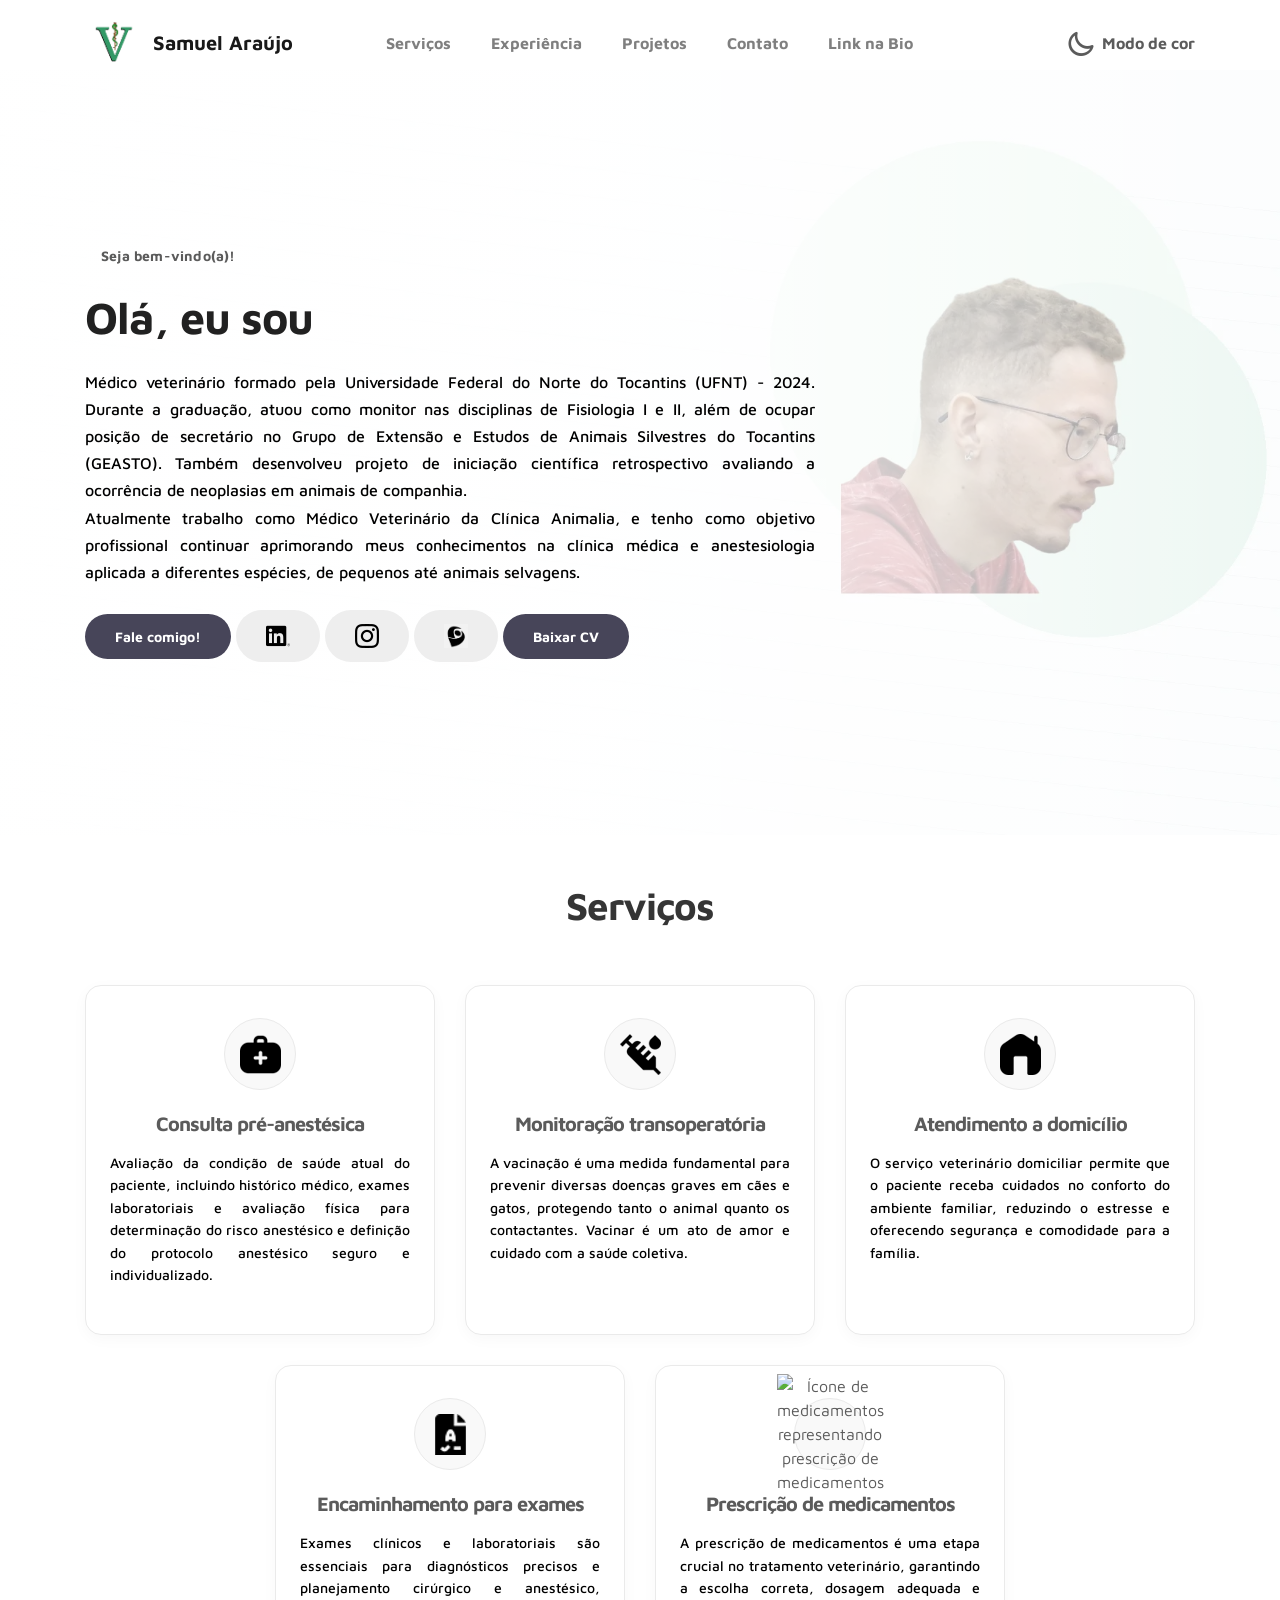
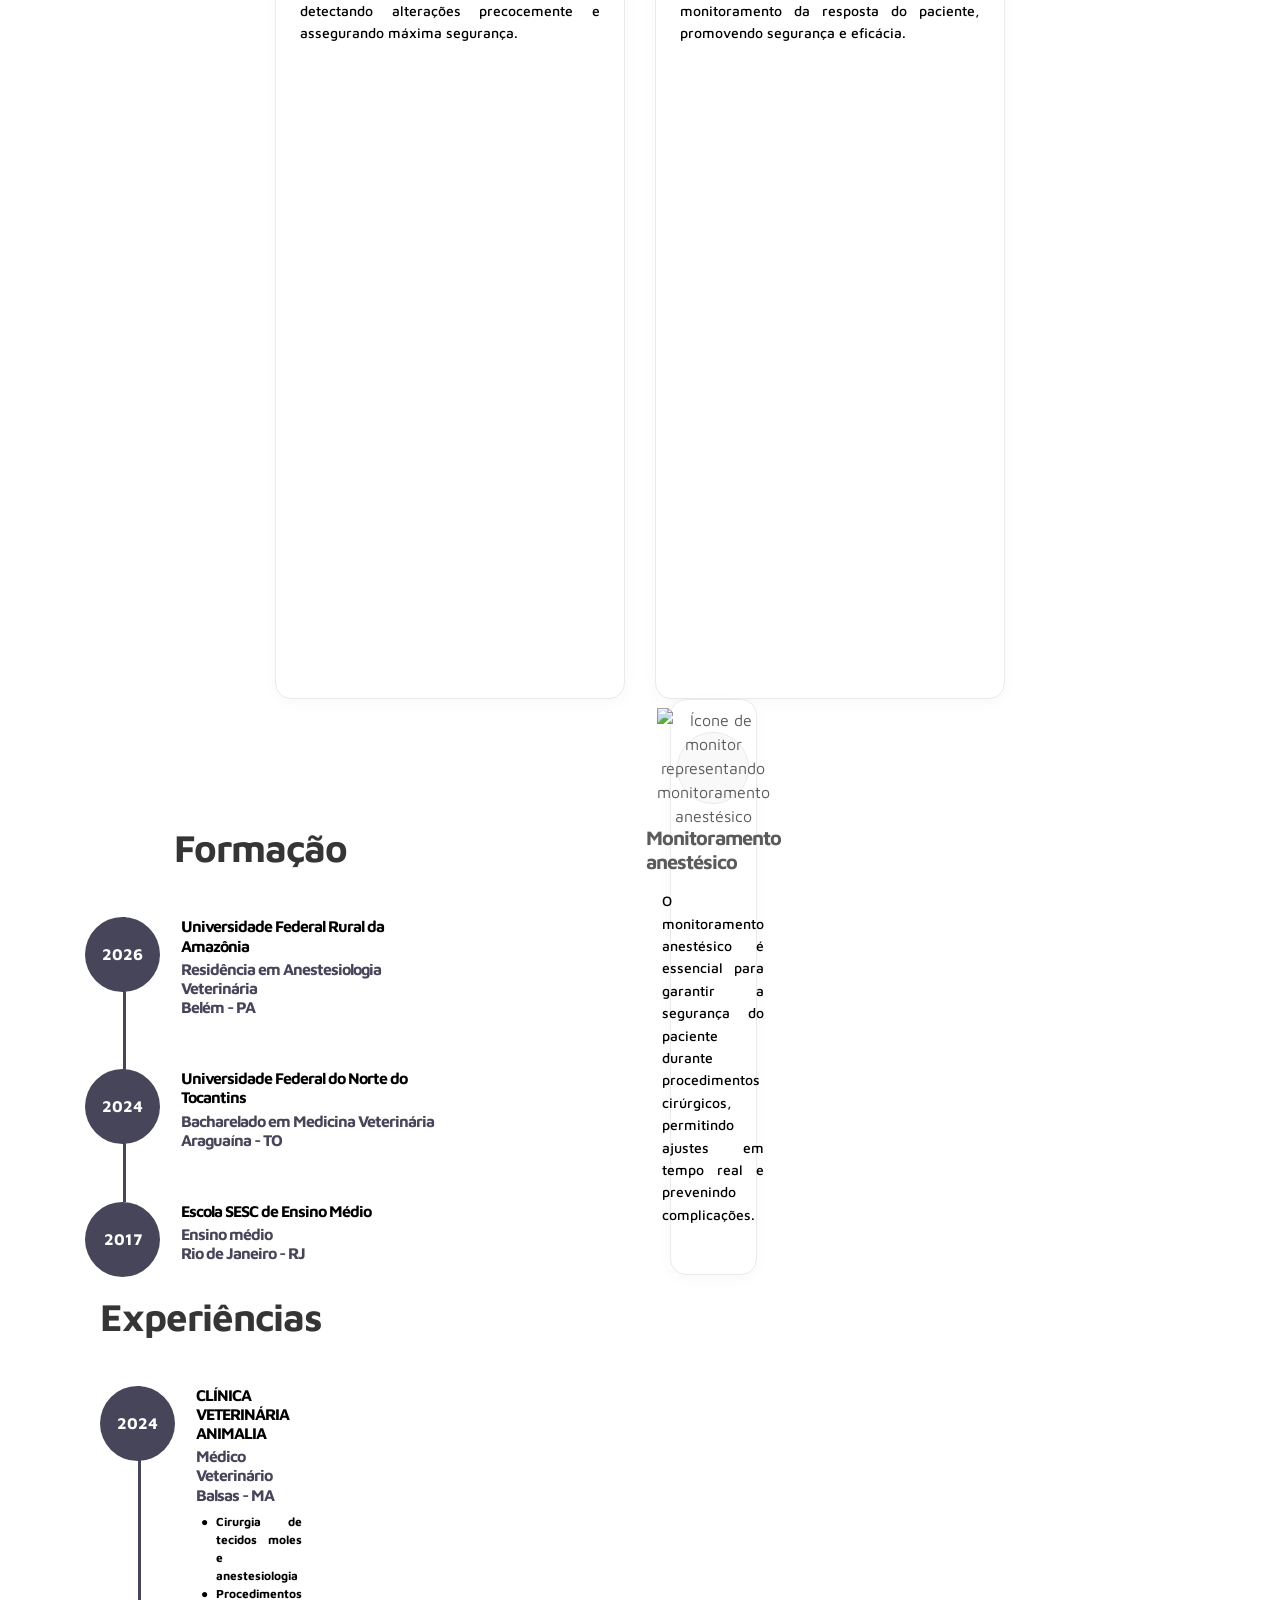
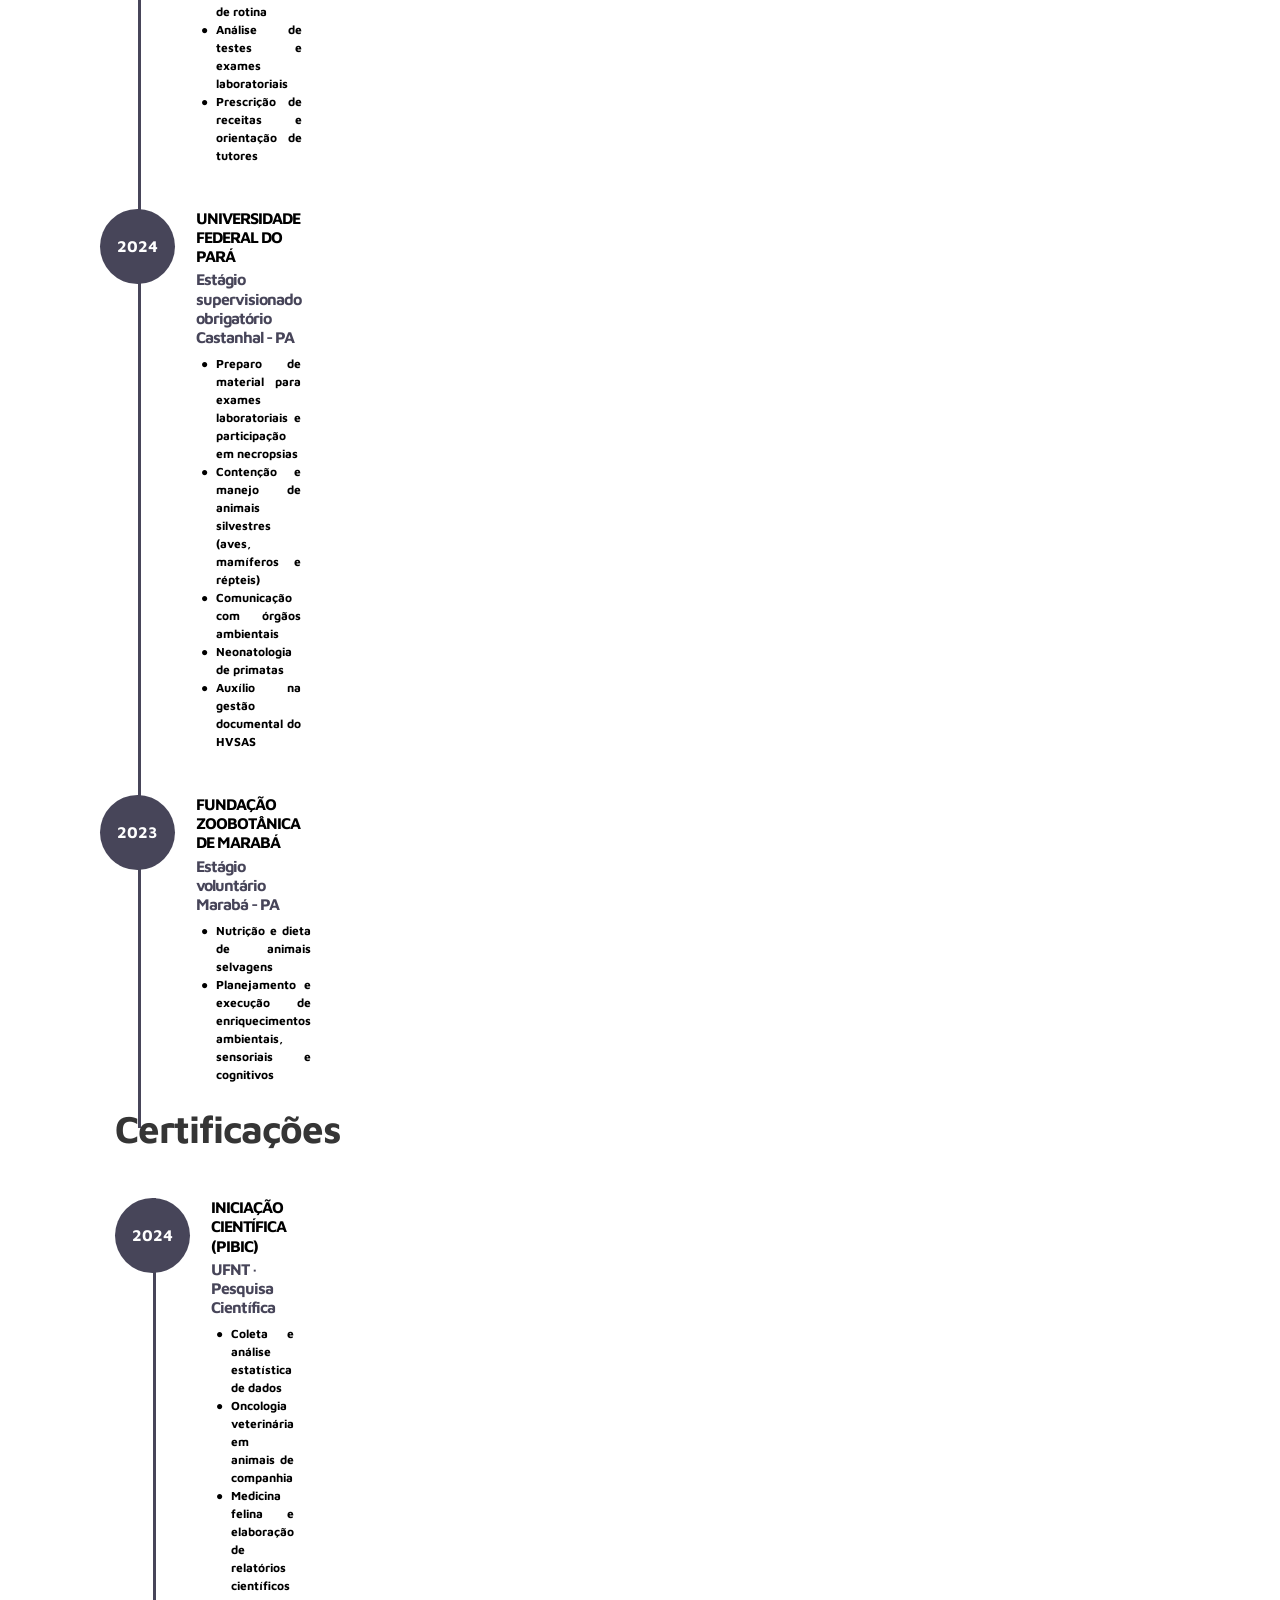
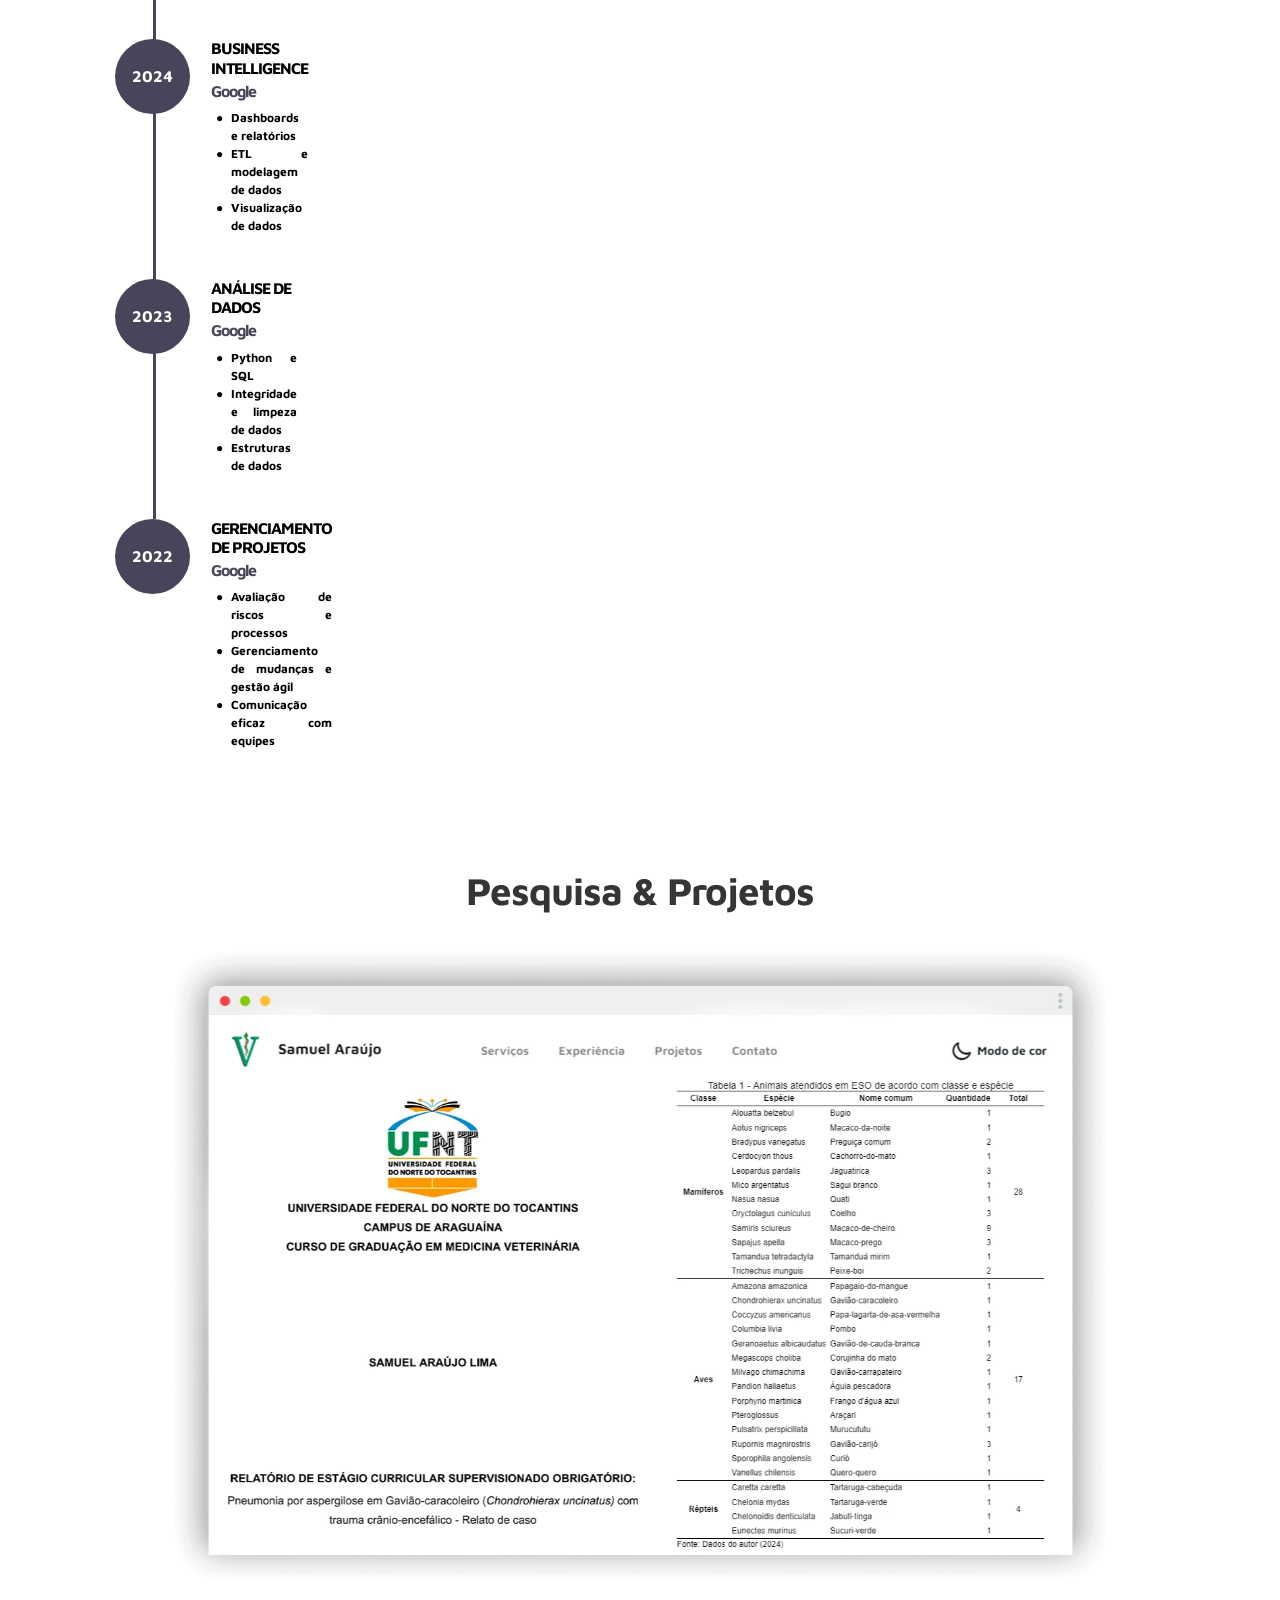
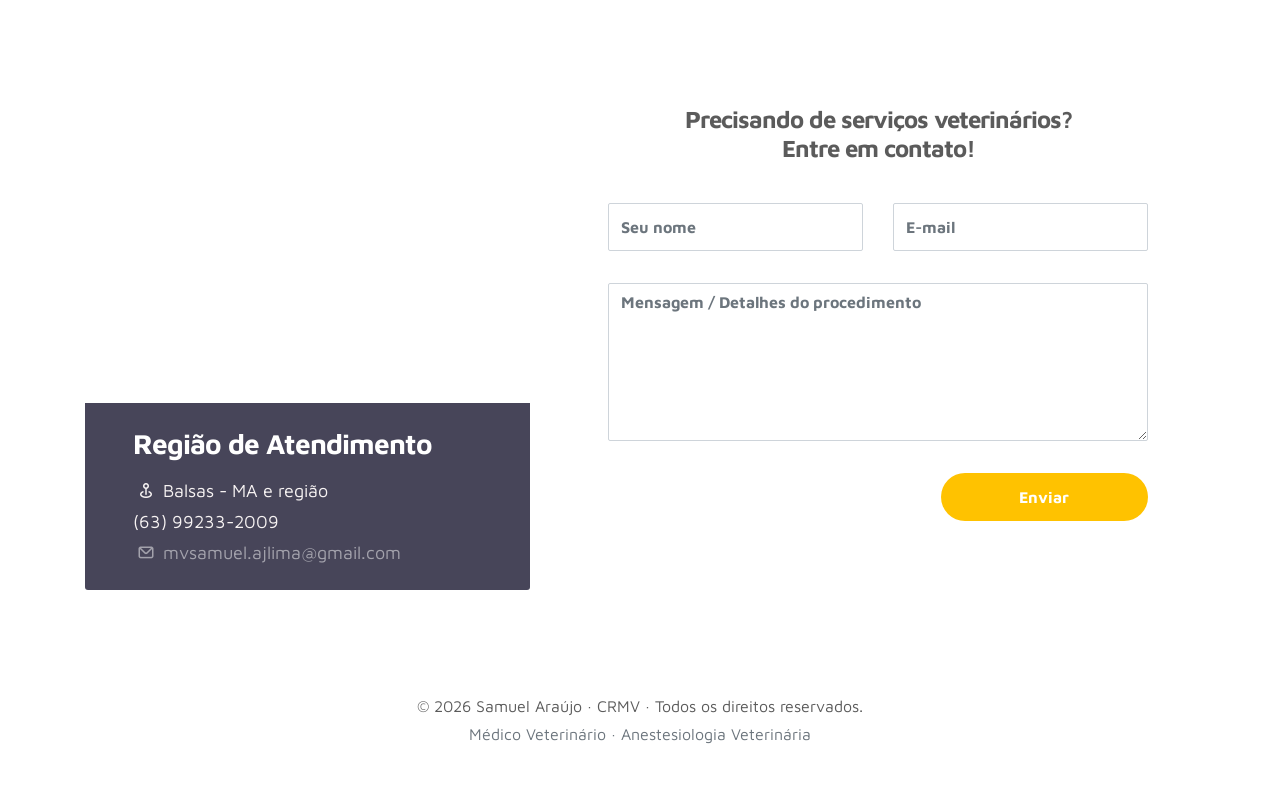
==== commit d0029c6f: "att: atualizando dados do site" ====
--- a/index.html
+++ b/index.html
@@ -1,5 +1,6 @@
 <!doctype html>
 <html lang="pt-br">
+
 <head>
   <!--------------------------------->
   <!--          GOOGLE TAG         -->
@@ -7,7 +8,7 @@
   <script async src="https://www.googletagmanager.com/gtag/js?id=G-RKEN3DRMSZ"></script>
   <script>
     window.dataLayer = window.dataLayer || [];
-    function gtag(){dataLayer.push(arguments);}
+    function gtag() { dataLayer.push(arguments); }
     gtag('js', new Date());
 
     gtag('config', 'G-RKEN3DRMSZ');
@@ -16,7 +17,8 @@
   <meta charset="utf-8">
   <meta name="viewport" content="width=device-width, initial-scale=1, shrink-to-fit=no">
   <!-- Descrição única para buscadores (Q3) -->
-  <meta name="description" content="MV Samuel Araújo - Anestesiologia Veterinária. Anestesia multimodal balanceada, monitoração e controle da dor para clínicas veterinárias parceiras em Balsas-MA e região.">
+  <meta name="description"
+    content="MV Samuel Araújo - Anestesiologia Veterinária. Anestesia multimodal balanceada, monitoração e controle da dor para clínicas veterinárias parceiras em Balsas-MA e região.">
   <meta name="author" content="Samuel Araújo">
 
   <link rel="canonical" href="https://chichat1.github.io/portfolio/">
@@ -27,7 +29,8 @@
   <meta property="og:type" content="website">
   <meta property="og:url" content="https://chichat1.github.io/portfolio/">
   <meta property="og:title" content="MV Samuel Araújo | Anestesiologia Veterinária">
-  <meta property="og:description" content="Anestesiologia Veterinária multimodal balanceada e controle da dor para clínicas parceiras.">
+  <meta property="og:description"
+    content="Anestesiologia Veterinária multimodal balanceada e controle da dor para clínicas parceiras.">
   <meta property="og:image" content="https://chichat1.github.io/portfolio/assets/images/og/og-clinicas.jpg">
 
   <!-- Título profissional e compatível (Q10) -->
@@ -52,10 +55,8 @@
   <nav class="navbar navbar-expand-sm navbar-light">
     <div class="container">
       <a class="navbar-brand d-flex align-items-center" href="index.html">
-        <img src="assets/images/optimized/headerlight.webp"
-             data-src-dark="assets/images/optimized/headerdark.webp"
-             alt="Logo MV Samuel Araújo"
-             class="brand-logo">
+        <img src="assets/images/optimized/headerlight.webp" data-src-dark="assets/images/optimized/headerdark.webp"
+          alt="Logo MV Samuel Araújo" class="brand-logo">
         Samuel Araújo
       </a>
 
@@ -102,9 +103,6 @@
   <!--------------------------------->
   <!--           SOBRE             -->
   <!--------------------------------->
-  <!--------------------------------->
-  <!--           SOBRE             -->
-  <!--------------------------------->
   <section class="about full-screen d-flex align-items-center" id="about">
     <div class="about-overlay"></div>
     <div class="container">
@@ -142,24 +140,21 @@
               <a href="https://www.linkedin.com/in/araujosamuelima/" target="_blank" rel="noopener noreferrer"
                 class="btn custom-btn" aria-label="LinkedIn">
                 <img src="assets/images/optimized/linkedin_icon.webp"
-                     data-src-dark="assets/images/optimized/linkedin_dark.webp"
-                     alt="Ícone LinkedIn"
-                     class="social-btn-icon">
+                  data-src-dark="assets/images/optimized/linkedin_dark.webp" alt="Ícone LinkedIn"
+                  class="social-btn-icon">
               </a>
 
               <a href="https://www.instagram.com/mvsamuel.ajlima/" target="_blank" rel="noopener noreferrer"
                 class="btn custom-btn" aria-label="Instagram">
                 <img src="assets/images/optimized/instagram_icon.webp"
-                     data-src-dark="assets/images/optimized/instagram_dark.webp"
-                     alt="Ícone Instagram"
-                     class="social-btn-icon">
+                  data-src-dark="assets/images/optimized/instagram_dark.webp" alt="Ícone Instagram"
+                  class="social-btn-icon">
               </a>
 
               <a href="http://lattes.cnpq.br/4197961647434142" target="_blank" rel="noopener noreferrer"
                 class="btn custom-btn" aria-label="Currículo Lattes">
-                <img src="assets/images/optimized/lattes_icon.webp"
-                     alt="Ícone Currículo Lattes"
-                     class="social-btn-icon">
+                <img src="assets/images/optimized/lattes_icon.webp" alt="Ícone Currículo Lattes"
+                  class="social-btn-icon">
               </a>
 
               <!-- Links de download com nome padronizado (B1, B6) -->
@@ -189,18 +184,15 @@
         <div class="col-lg-4 col-md-6 col-12 service-col">
           <div class="service-card">
             <div class="service-icon-box">
-              <img src="assets/images/optimized/doctor_dark.webp"
-                   data-src-dark="assets/images/optimized/doctor.webp"
-                   alt="Ícone de estetoscópio representando consulta veterinária"
-                   class="circle-image"
-                   loading="lazy">
+              <img src="assets/images/optimized/doctor_dark.webp" data-src-dark="assets/images/optimized/doctor.webp"
+                alt="Ícone de estetoscópio representando consulta veterinária" class="circle-image" loading="lazy">
             </div>
             <div class="service-detail-box">
-              <h5 class="mb-3">Consultas</h5>
+              <h5 class="mb-3">Consulta pré-anestésica</h5>
               <p class="service-description dark-mode-text">
-                Se você tem notado alterações de comportamento no seu Pet como tristeza, apatia, cansaço fácil,
-                mudanças no apetite, alterações em fezes e urina ou no estado geral de saúde,
-                é importante a consulta de um médico veterinário para diagnóstico e prevenção.
+                Avaliação da condição de saúde atual do paciente, incluindo histórico médico, exames laboratoriais e
+                avaliação física para determinação do risco anestésico e
+                definição do protocolo anestésico seguro e individualizado.
               </p>
             </div>
           </div>
@@ -211,16 +203,16 @@
           <div class="service-card">
             <div class="service-icon-box">
               <img src="assets/images/optimized/seringa_dark.webp"
-                   data-src-dark="assets/images/optimized/seringa_light.webp"
-                   alt="Ícone de seringa representando protocolos vacinais e anestesia"
-                   class="circle-image"
-                   loading="lazy">
+                data-src-dark="assets/images/optimized/seringa_light.webp"
+                alt="Ícone de seringa representando protocolos vacinais e anestesia" class="circle-image"
+                loading="lazy">
             </div>
             <div class="service-detail-box">
-              <h5 class="mb-3">Protocolos vacinais</h5>
+              <h5 class="mb-3">Monitoração transoperatória</h5>
               <p class="service-description dark-mode-text">
                 A vacinação é uma medida fundamental para prevenir diversas doenças graves em cães e gatos,
-                protegendo tanto o animal quanto os contactantes. Vacinar é um ato de amor e cuidado com a saúde coletiva.
+                protegendo tanto o animal quanto os contactantes. Vacinar é um ato de amor e cuidado com a saúde
+                coletiva.
               </p>
             </div>
           </div>
@@ -230,44 +222,77 @@
         <div class="col-lg-4 col-md-6 col-12 service-col">
           <div class="service-card">
             <div class="service-icon-box">
-              <img src="assets/images/optimized/casa_dark.webp"
-                   data-src-dark="assets/images/optimized/casa_light.webp"
-                   alt="Ícone de casa representando atendimento domiciliar"
-                   class="circle-image"
-                   loading="lazy">
+              <img src="assets/images/optimized/casa_dark.webp" data-src-dark="assets/images/optimized/casa_light.webp"
+                alt="Ícone de casa representando atendimento domiciliar" class="circle-image" loading="lazy">
             </div>
             <div class="service-detail-box">
               <h5 class="mb-3">Atendimento a domicílio</h5>
               <p class="service-description dark-mode-text">
-                O serviço veterinário domiciliar permite que o paciente receba cuidados no conforto do ambiente familiar,
+                O serviço veterinário domiciliar permite que o paciente receba cuidados no conforto do ambiente
+                familiar,
                 reduzindo o estresse e oferecendo segurança e comodidade para a família.
               </p>
             </div>
           </div>
         </div>
 
-        <!-- Coluna 4 (centralizada na linha de 3 colunas) -->
+        <!-- Coluna 4 -->
         <div class="col-lg-4 col-md-6 col-12 service-col">
           <div class="service-card">
             <div class="service-icon-box">
-              <img src="assets/images/optimized/exame.webp"
-                   data-src-dark="assets/images/optimized/exame_light.webp"
-                   alt="Ícone de prancheta e exames laboratoriais"
-                   class="circle-image"
-                   loading="lazy">
+              <img src="assets/images/optimized/exame.webp" data-src-dark="assets/images/optimized/exame_light.webp"
+                alt="Ícone de prancheta e exames laboratoriais" class="circle-image" loading="lazy">
             </div>
             <div class="service-detail-box">
               <h5 class="mb-3">Encaminhamento para exames</h5>
               <p class="service-description dark-mode-text">
-                Exames clínicos e laboratoriais são essenciais para diagnósticos precisos e planejamento cirúrgico e anestésico,
+                Exames clínicos e laboratoriais são essenciais para diagnósticos precisos e planejamento cirúrgico e
+                anestésico,
                 detectando alterações precocemente e assegurando máxima segurança.
               </p>
             </div>
           </div>
         </div>
 
-      </div>
-    </div>
+        <!-- Coluna 5  -->
+        <div class="col-lg-4 col-md-6 col-12 service-col">
+          <div class="service-card">
+            <div class="service-icon-box">
+              <img src="assets/images/optimized/medicacao_dark.webp"
+                data-src-dark="assets/images/optimized/medicacao_light.webp"
+                alt="Ícone de medicamentos representando prescrição de medicamentos" class="circle-image"
+                loading="lazy">
+            </div>
+            <div class="service-detail-box">
+              <h5 class="mb-3">Prescrição de medicamentos</h5>
+              <p class="service-description dark-mode-text">
+                A prescrição de medicamentos é uma etapa crucial no tratamento veterinário, garantindo a escolha
+                correta,
+                dosagem adequada e monitoramento da resposta do paciente, promovendo segurança e eficácia.
+              </p>
+            </div>
+          </div>
+
+          <!-- Coluna 6 -->
+          <div class="col-lg-4 col-md-6 col-12 service-col">
+            <div class="service-card">
+              <div class="service-icon-box">
+                <img src="assets/images/optimized/monitoramento_dark.webp"
+                  data-src-dark="assets/images/optimized/monitoramento_light.webp"
+                  alt="Ícone de monitor representando monitoramento anestésico" class="circle-image" loading="lazy">
+              </div>
+              <div class="service-detail-box">
+                <h5 class="mb-3">Monitoramento anestésico</h5>
+                <p class="service-description dark-mode-text">
+                  O monitoramento anestésico é essencial para garantir a segurança do paciente durante procedimentos
+                  cirúrgicos,
+                  permitindo ajustes em tempo real e prevenindo complicações.
+                </p>
+              </div>
+            </div>
+
+          </div>
+        </div>
   </section>
 
   <!--------------------------------->
@@ -284,201 +309,199 @@
           <div class="timeline">
             <div class="timeline-wrapper">
               <div class="timeline-yr">
-                <span>2024</span>
+                <span>2026</span>
               </div>
               <div class="timeline-info">
                 <h6>
-                  <span class="timeline-heading dark-mode-text">Universidade Federal do Norte do Tocantins</span>
+                  <span class="timeline-heading dark-mode-text">Universidade Federal Rural da Amazônia</span>
                   <small class="timeline-sub dark-mode-subtext d-block mt-1">
-                    Bacharelado em Medicina Veterinária<br>
-                    Araguaína - TO
+                    Residência em Anestesiologia Veterinária<br>
+                    Belém - PA
                   </small>
                 </h6>
               </div>
             </div>
 
-            <div class="timeline-wrapper">
-              <div class="timeline-yr">
-                <span>2017</span>
-              </div>
-              <div class="timeline-info">
-                <h6>
-                  <span class="timeline-heading dark-mode-text">ESCOLA SESC DE ENSINO MÉDIO</span>
-                  <small class="timeline-sub dark-mode-subtext d-block mt-1">
-                    Ensino médio em escola residência<br>
-                    Rio de Janeiro - RJ
-                  </small>
-                </h6>
-              </div>
-            </div>
-          </div>
-        </div>
-
-        <!-- COLUNA 2: Experiências Clínicas -->
-        <div class="col-lg-4 col-md-4 col-sm-12">
-          <h2 class="mb-4 text-center">Experiências</h2>
-
-          <div class="timeline">
-            <div class="timeline-wrapper">
-              <div class="timeline-yr">
-                <span>2024</span>
-              </div>
-              <div class="timeline-info">
-                <h6>
-                  <span class="timeline-heading dark-mode-text">CLÍNICA VETERINÁRIA ANIMALIA</span>
-                  <small class="timeline-sub dark-mode-text d-block mt-1">
-                    Médico Veterinário<br>
-                    Balsas - MA
-                  </small>
-                </h6>
-                <ul class="custom-list timeline-list">
-                  <li class="dark-mode-text">Cirurgia de tecidos moles e anestesiologia</li>
-                  <li class="dark-mode-text">Procedimentos de rotina</li>
-                  <li class="dark-mode-text">Análise de testes e exames laboratoriais</li>
-                  <li class="dark-mode-text">Prescrição de receitas e orientação de tutores</li>
-                </ul>
-              </div>
-            </div>
-
-            <div class="timeline-wrapper">
-              <div class="timeline-yr">
-                <span>2024</span>
-              </div>
-              <div class="timeline-info">
-                <h6>
-                  <span class="timeline-heading dark-mode-text">UNIVERSIDADE FEDERAL DO PARÁ</span>
-                  <small class="timeline-sub dark-mode-text d-block mt-1">
-                    Estágio supervisionado obrigatório<br>
-                    Castanhal - PA
-                  </small>
-                </h6>
-                <ul class="custom-list timeline-list">
-                  <li class="dark-mode-text">Preparo de material para exames laboratoriais e participação em necropsias</li>
-                  <li class="dark-mode-text">Contenção e manejo de animais silvestres (aves, mamíferos e répteis)</li>
-                  <li class="dark-mode-text">Comunicação com órgãos ambientais</li>
-                  <li class="dark-mode-text">Neonatologia de primatas</li>
-                  <li class="dark-mode-text">Auxílio na gestão documental do HVSAS</li>
-                </ul>
-              </div>
-            </div>
-
-            <div class="timeline-wrapper">
-              <div class="timeline-yr">
-                <span>2023</span>
-              </div>
-              <div class="timeline-info">
-                <h6>
-                  <span class="timeline-heading dark-mode-text">FUNDAÇÃO ZOOBOTÂNICA DE MARABÁ</span>
-                  <small class="timeline-sub dark-mode-text d-block mt-1">
-                    Estágio voluntário<br>
-                    Marabá - PA
-                  </small>
-                </h6>
-                <ul class="custom-list timeline-list">
-                  <li class="dark-mode-text">Nutrição e dieta de animais selvagens</li>
-                  <li class="dark-mode-text">Planejamento e execução de enriquecimentos ambientais, sensoriais e cognitivos</li>
-                </ul>
-              </div>
-            </div>
-
-            <div class="timeline-wrapper">
-              <div class="timeline-yr">
-                <span>2021</span>
-              </div>
-              <div class="timeline-info">
-                <h6>
-                  <span class="timeline-heading dark-mode-text">OLVET SERVIÇOS VETERINÁRIOS</span>
-                  <small class="timeline-sub dark-mode-text d-block mt-1">
-                    Estágio voluntário<br>
-                    Araguaína - TO
-                  </small>
-                </h6>
-                <ul class="custom-list timeline-list">
-                  <li class="dark-mode-text">Clínica médica e cirúrgica de pequenos animais</li>
-                </ul>
-              </div>
-            </div>
-          </div>
-        </div>
-
-        <!-- COLUNA 3: Certificações & Pesquisa (Q9) -->
-        <div class="col-lg-4 col-md-4 col-sm-12">
-          <h2 class="mb-4 text-center">Certificações</h2>
-          <div class="timeline">
-
-            <!-- PIBIC destacado como Iniciação Científica (Q9) -->
-            <div class="timeline-wrapper">
-              <div class="timeline-yr">
-                <span>2024</span>
-              </div>
-              <div class="timeline-info">
-                <h6>
-                  <span class="timeline-heading dark-mode-text">INICIAÇÃO CIENTÍFICA (PIBIC)</span>
-                  <small class="timeline-sub dark-mode-text d-block mt-1">UFNT · Pesquisa Científica</small>
-                </h6>
-                <ul class="custom-list timeline-list">
-                  <li class="dark-mode-text">Coleta e análise estatística de dados</li>
-                  <li class="dark-mode-text">Oncologia veterinária em animais de companhia</li>
-                  <li class="dark-mode-text">Medicina felina e elaboração de relatórios científicos</li>
-                </ul>
-              </div>
-            </div>
-
-            <div class="timeline-wrapper">
-              <div class="timeline-yr">
-                <span>2024</span>
-              </div>
-              <div class="timeline-info">
-                <h6>
-                  <span class="timeline-heading dark-mode-text">BUSINESS INTELLIGENCE</span>
-                  <small class="timeline-sub dark-mode-text d-block mt-1">Google</small>
-                </h6>
-                <ul class="custom-list timeline-list">
-                  <li class="dark-mode-text">Dashboards e relatórios</li>
-                  <li class="dark-mode-text">ETL e modelagem de dados</li>
-                  <li class="dark-mode-text">Visualização de dados</li>
-                </ul>
-              </div>
-            </div>
-
-            <div class="timeline-wrapper">
-              <div class="timeline-yr">
-                <span>2023</span>
-              </div>
-              <div class="timeline-info">
-                <h6>
-                  <span class="timeline-heading dark-mode-text">ANÁLISE DE DADOS</span>
-                  <small class="timeline-sub dark-mode-text d-block mt-1">Google</small>
-                </h6>
-                <ul class="custom-list timeline-list">
-                  <li class="dark-mode-text">Python e SQL</li>
-                  <li class="dark-mode-text">Integridade e limpeza de dados</li>
-                  <li class="dark-mode-text">Estruturas de dados</li>
-                </ul>
-              </div>
-            </div>
-
-            <div class="timeline-wrapper">
-              <div class="timeline-yr">
-                <span>2022</span>
-              </div>
-              <div class="timeline-info">
-                <h6>
-                  <span class="timeline-heading dark-mode-text">GERENCIAMENTO DE PROJETOS</span>
-                  <small class="timeline-sub dark-mode-text d-block mt-1">Google</small>
-                </h6>
-                <ul class="custom-list timeline-list">
-                  <li class="dark-mode-text">Avaliação de riscos e processos</li>
-                  <li class="dark-mode-text">Gerenciamento de mudanças e gestão ágil</li>
-                  <li class="dark-mode-text">Comunicação eficaz com equipes</li>
-                </ul>
-              </div>
-            </div>
-          </div>
-        </div>
-
-      </div>
-    </div>
+            <div class="timeline">
+              <div class="timeline-wrapper">
+                <div class="timeline-yr">
+                  <span>2024</span>
+                </div>
+                <div class="timeline-info">
+                  <h6>
+                    <span class="timeline-heading dark-mode-text">Universidade Federal do Norte do Tocantins</span>
+                    <small class="timeline-sub dark-mode-subtext d-block mt-1">
+                      Bacharelado em Medicina Veterinária<br>
+                      Araguaína - TO
+                    </small>
+                  </h6>
+                </div>
+              </div>
+
+              <div class="timeline-wrapper">
+                <div class="timeline-yr">
+                  <span>2017</span>
+                </div>
+                <div class="timeline-info">
+                  <h6>
+                    <span class="timeline-heading dark-mode-text">Escola SESC de Ensino Médio</span>
+                    <small class="timeline-sub dark-mode-subtext d-block mt-1">
+                      Ensino médio<br>
+                      Rio de Janeiro - RJ
+                    </small>
+                  </h6>
+                </div>
+              </div>
+            </div>
+          </div>
+
+          <!-- COLUNA 2: Experiências Clínicas -->
+          <div class="col-lg-4 col-md-4 col-sm-12">
+            <h2 class="mb-4 text-center">Experiências</h2>
+
+            <div class="timeline">
+              <div class="timeline-wrapper">
+                <div class="timeline-yr">
+                  <span>2024</span>
+                </div>
+                <div class="timeline-info">
+                  <h6>
+                    <span class="timeline-heading dark-mode-text">CLÍNICA VETERINÁRIA ANIMALIA</span>
+                    <small class="timeline-sub dark-mode-text d-block mt-1">
+                      Médico Veterinário<br>
+                      Balsas - MA
+                    </small>
+                  </h6>
+                  <ul class="custom-list timeline-list">
+                    <li class="dark-mode-text">Cirurgia de tecidos moles e anestesiologia</li>
+                    <li class="dark-mode-text">Procedimentos de rotina</li>
+                    <li class="dark-mode-text">Análise de testes e exames laboratoriais</li>
+                    <li class="dark-mode-text">Prescrição de receitas e orientação de tutores</li>
+                  </ul>
+                </div>
+              </div>
+
+              <div class="timeline-wrapper">
+                <div class="timeline-yr">
+                  <span>2024</span>
+                </div>
+                <div class="timeline-info">
+                  <h6>
+                    <span class="timeline-heading dark-mode-text">UNIVERSIDADE FEDERAL DO PARÁ</span>
+                    <small class="timeline-sub dark-mode-text d-block mt-1">
+                      Estágio supervisionado obrigatório<br>
+                      Castanhal - PA
+                    </small>
+                  </h6>
+                  <ul class="custom-list timeline-list">
+                    <li class="dark-mode-text">Preparo de material para exames laboratoriais e participação em
+                      necropsias</li>
+                    <li class="dark-mode-text">Contenção e manejo de animais silvestres (aves, mamíferos e répteis)</li>
+                    <li class="dark-mode-text">Comunicação com órgãos ambientais</li>
+                    <li class="dark-mode-text">Neonatologia de primatas</li>
+                    <li class="dark-mode-text">Auxílio na gestão documental do HVSAS</li>
+                  </ul>
+                </div>
+              </div>
+
+              <div class="timeline-wrapper">
+                <div class="timeline-yr">
+                  <span>2023</span>
+                </div>
+                <div class="timeline-info">
+                  <h6>
+                    <span class="timeline-heading dark-mode-text">FUNDAÇÃO ZOOBOTÂNICA DE MARABÁ</span>
+                    <small class="timeline-sub dark-mode-text d-block mt-1">
+                      Estágio voluntário<br>
+                      Marabá - PA
+                    </small>
+                  </h6>
+                  <ul class="custom-list timeline-list">
+                    <li class="dark-mode-text">Nutrição e dieta de animais selvagens</li>
+                    <li class="dark-mode-text">Planejamento e execução de enriquecimentos ambientais, sensoriais e
+                      cognitivos</li>
+                  </ul>
+                </div>
+              </div>
+
+              <!-- COLUNA 3: Certificações & Pesquisa (Q9) -->
+              <div class="col-lg-4 col-md-4 col-sm-12">
+                <h2 class="mb-4 text-center">Certificações</h2>
+                <div class="timeline">
+
+                  <!-- PIBIC destacado como Iniciação Científica (Q9) -->
+                  <div class="timeline-wrapper">
+                    <div class="timeline-yr">
+                      <span>2024</span>
+                    </div>
+                    <div class="timeline-info">
+                      <h6>
+                        <span class="timeline-heading dark-mode-text">INICIAÇÃO CIENTÍFICA (PIBIC)</span>
+                        <small class="timeline-sub dark-mode-text d-block mt-1">UFNT · Pesquisa Científica</small>
+                      </h6>
+                      <ul class="custom-list timeline-list">
+                        <li class="dark-mode-text">Coleta e análise estatística de dados</li>
+                        <li class="dark-mode-text">Oncologia veterinária em animais de companhia</li>
+                        <li class="dark-mode-text">Medicina felina e elaboração de relatórios científicos</li>
+                      </ul>
+                    </div>
+                  </div>
+
+                  <div class="timeline-wrapper">
+                    <div class="timeline-yr">
+                      <span>2024</span>
+                    </div>
+                    <div class="timeline-info">
+                      <h6>
+                        <span class="timeline-heading dark-mode-text">BUSINESS INTELLIGENCE</span>
+                        <small class="timeline-sub dark-mode-text d-block mt-1">Google</small>
+                      </h6>
+                      <ul class="custom-list timeline-list">
+                        <li class="dark-mode-text">Dashboards e relatórios</li>
+                        <li class="dark-mode-text">ETL e modelagem de dados</li>
+                        <li class="dark-mode-text">Visualização de dados</li>
+                      </ul>
+                    </div>
+                  </div>
+
+                  <div class="timeline-wrapper">
+                    <div class="timeline-yr">
+                      <span>2023</span>
+                    </div>
+                    <div class="timeline-info">
+                      <h6>
+                        <span class="timeline-heading dark-mode-text">ANÁLISE DE DADOS</span>
+                        <small class="timeline-sub dark-mode-text d-block mt-1">Google</small>
+                      </h6>
+                      <ul class="custom-list timeline-list">
+                        <li class="dark-mode-text">Python e SQL</li>
+                        <li class="dark-mode-text">Integridade e limpeza de dados</li>
+                        <li class="dark-mode-text">Estruturas de dados</li>
+                      </ul>
+                    </div>
+                  </div>
+
+                  <div class="timeline-wrapper">
+                    <div class="timeline-yr">
+                      <span>2022</span>
+                    </div>
+                    <div class="timeline-info">
+                      <h6>
+                        <span class="timeline-heading dark-mode-text">GERENCIAMENTO DE PROJETOS</span>
+                        <small class="timeline-sub dark-mode-text d-block mt-1">Google</small>
+                      </h6>
+                      <ul class="custom-list timeline-list">
+                        <li class="dark-mode-text">Avaliação de riscos e processos</li>
+                        <li class="dark-mode-text">Gerenciamento de mudanças e gestão ágil</li>
+                        <li class="dark-mode-text">Comunicação eficaz com equipes</li>
+                      </ul>
+                    </div>
+                  </div>
+                </div>
+              </div>
+
+            </div>
+          </div>
   </section>
 
   <!-- PROJETOS -->
@@ -495,12 +518,12 @@
 
             <!-- PROJETO 1 - TCC (B2 corrigido) -->
             <div class="item">
-              <a href="assets/docs/tcc-samuel-araujo.pdf" target="_blank" rel="noopener noreferrer" title="Abrir TCC (PDF)">
+              <a href="assets/docs/tcc-samuel-araujo.pdf" target="_blank" rel="noopener noreferrer"
+                title="Abrir TCC (PDF)">
                 <div class="project-info">
                   <img src="assets/images/optimized/projeto_1.webp"
-                       alt="Capa do TCC Samuel Araújo - Neoplasias em animais de companhia"
-                       class="img-fluid"
-                       loading="lazy">
+                    alt="Capa do TCC Samuel Araújo - Neoplasias em animais de companhia" class="img-fluid"
+                    loading="lazy">
                 </div>
               </a>
             </div>
@@ -519,12 +542,9 @@
         <!-- Mapa e Informações de Balsas - MA (Q5, Q6) -->
         <div class="col-lg-5 mr-lg-5 col-12">
           <div class="google-map w-100 map-container">
-            <iframe
-              title="Região de Atendimento - Balsas MA"
-              src="https://www.google.com/maps/embed?pb=!1m18!1m12!1m3!1d63478.48398433385!2d-46.0754245!3d-7.531238!2m3!1f0!2f0!3f0!3m2!1i1024!2i768!4f13.1!3m3!1m2!1s0x932fa90b9b4a4cb7%3A0x6b77ddf4058d8e61!2sBalsas%20-%20MA!5e0!3m2!1spt-BR!2sbr!4v1710000000000"
-              class="map-iframe"
-              allowfullscreen
-              loading="lazy"></iframe>
+            <iframe title="Região de Atendimento - Belém - PA"
+              src="https://www.google.com/maps/embed?pb=!1m18!1m12!1m3!1d127641.51676657908!2d-48.54477383637648!3d-1.455833!2m3!1f0!2f0!3f0!3m2!1i1024!2i768!4f13.1!3m3!1m2!1s0x92a461af84756ce1%3A0x570d540215864c35!2sBel%C3%A9m%20-%20PA!5e0!3m2!1spt-BR!2sbr!4v1710000000000"
+              class="map-iframe" class="map-iframe" allowfullscreen loading="lazy"></iframe>
           </div>
 
           <div class="contact-info d-flex justify-content-between align-items-center py-4 px-lg-5">
@@ -553,8 +573,8 @@
                 </div>
 
                 <div class="col-12">
-                  <textarea name="message" rows="6" class="form-control" id="message" placeholder="Mensagem / Detalhes do procedimento"
-                    required></textarea>
+                  <textarea name="message" rows="6" class="form-control" id="message"
+                    placeholder="Mensagem / Detalhes do procedimento" required></textarea>
                 </div>
 
                 <div class="ml-lg-auto col-lg-5 col-12">
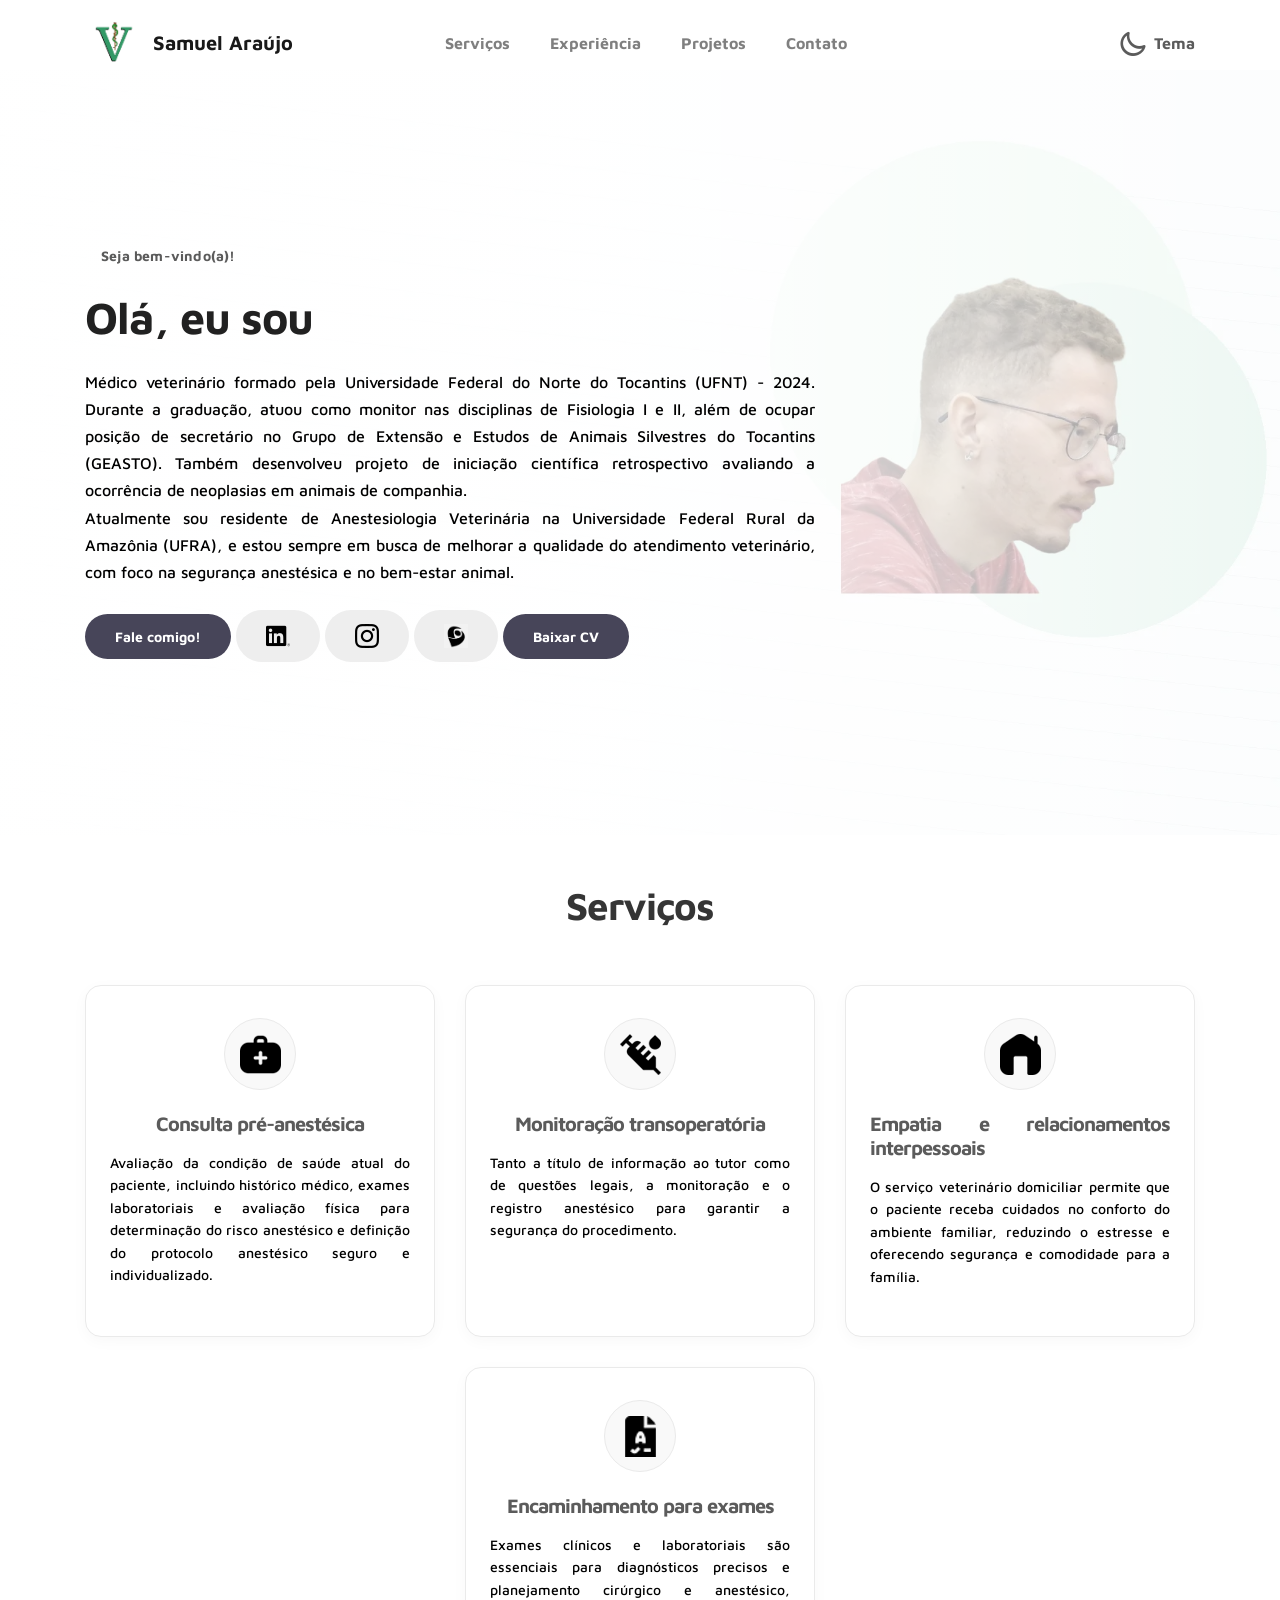
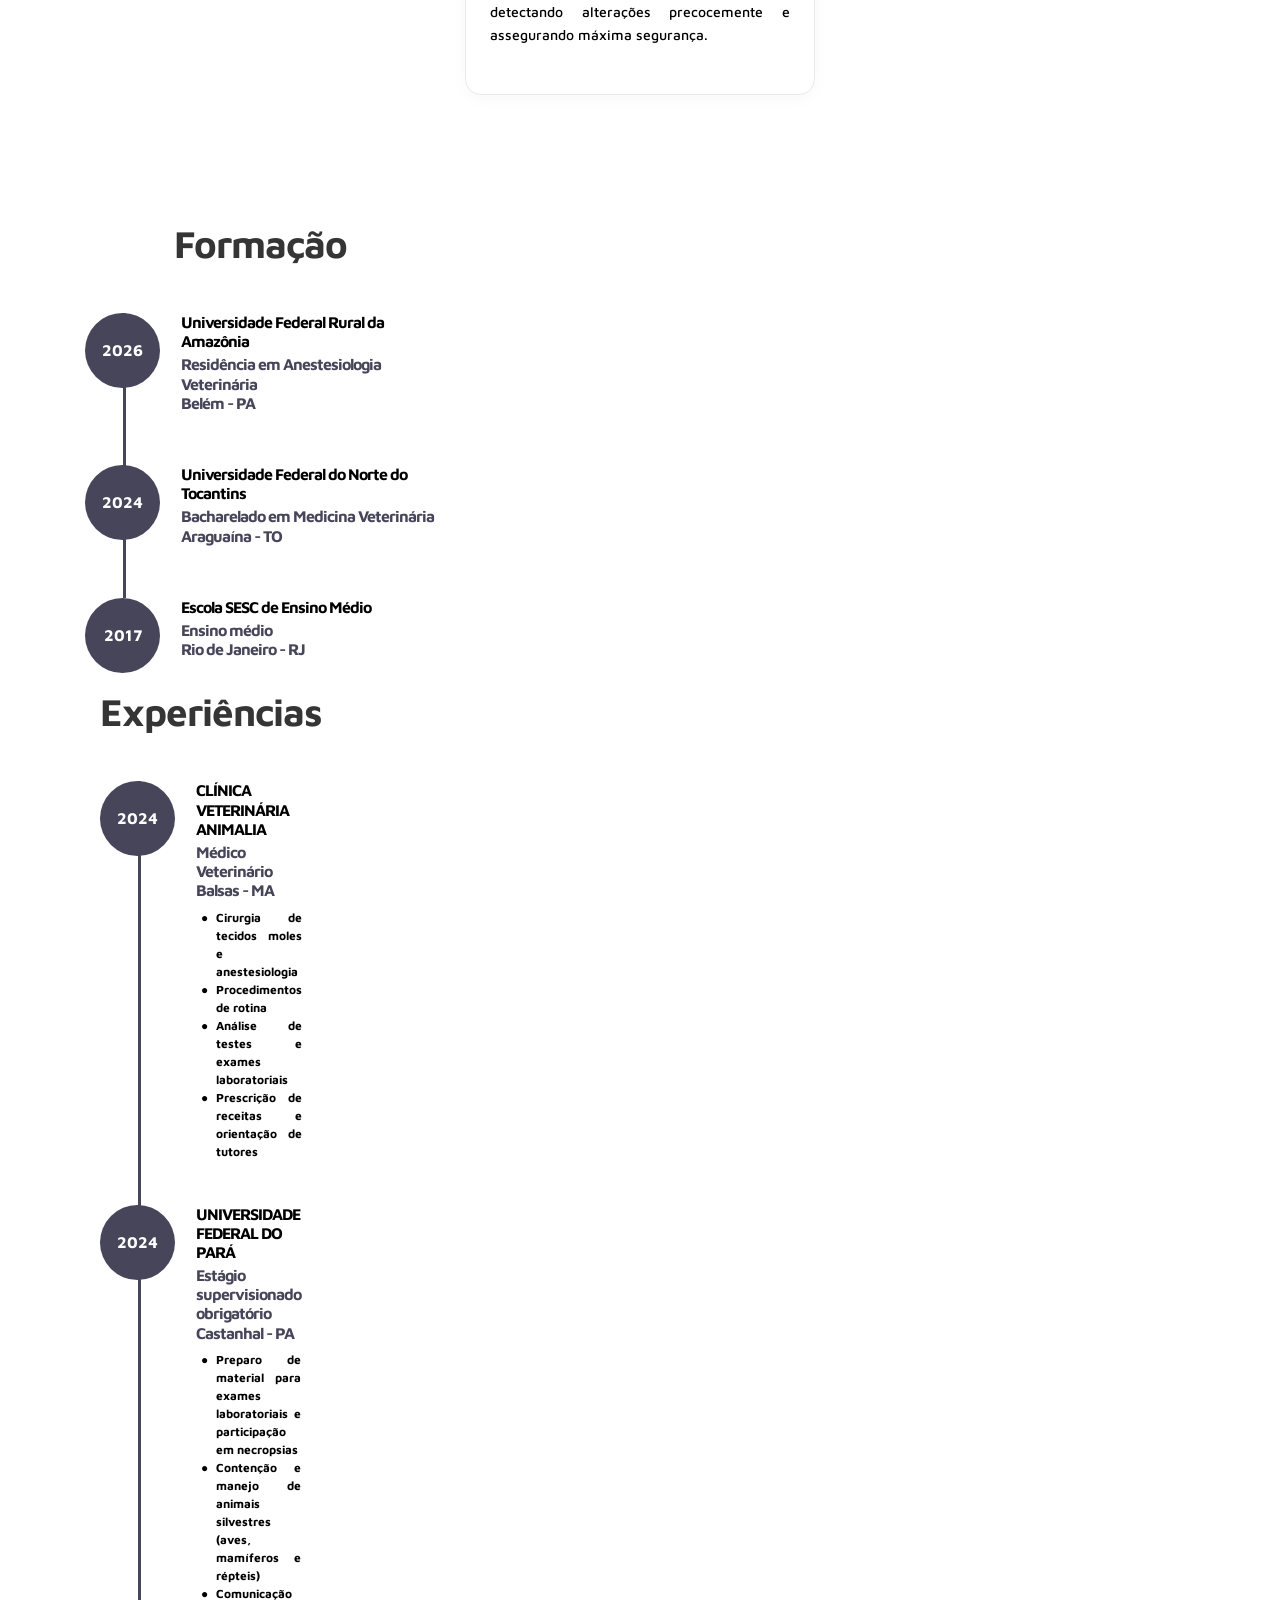
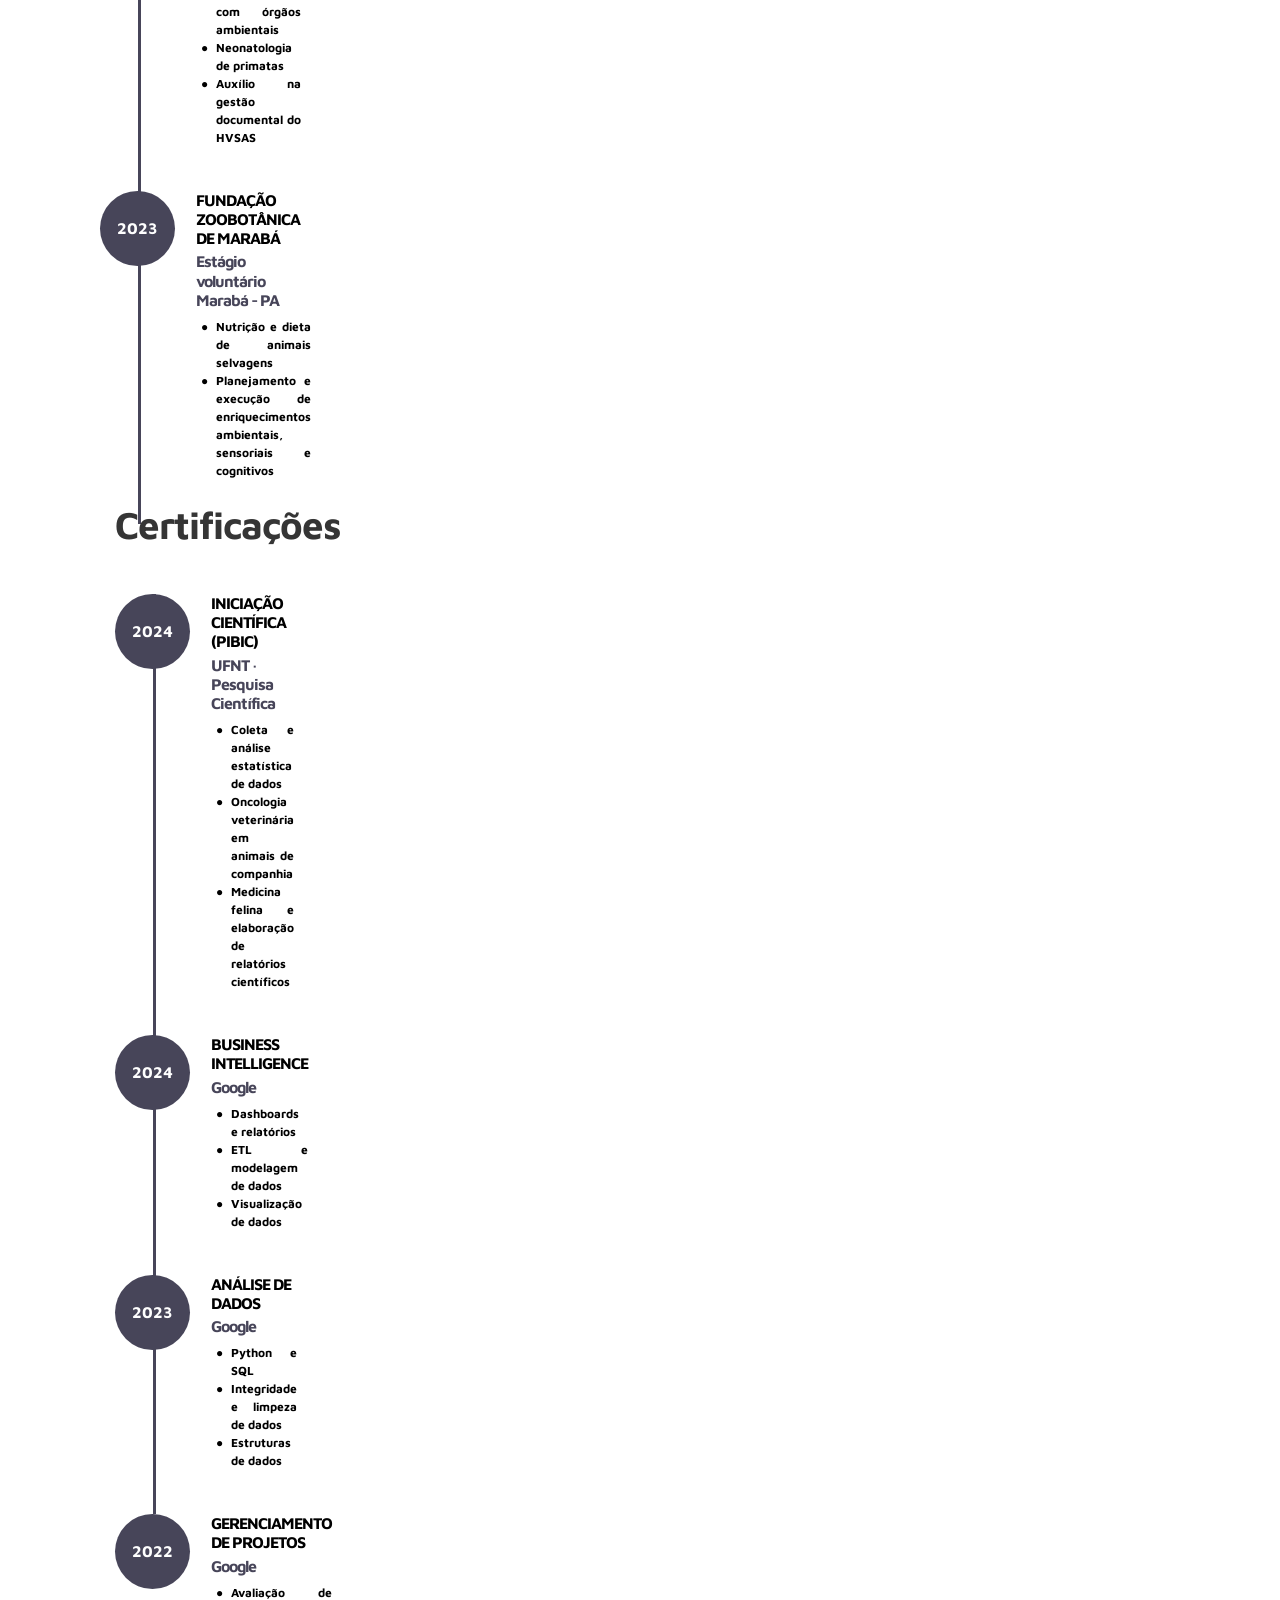
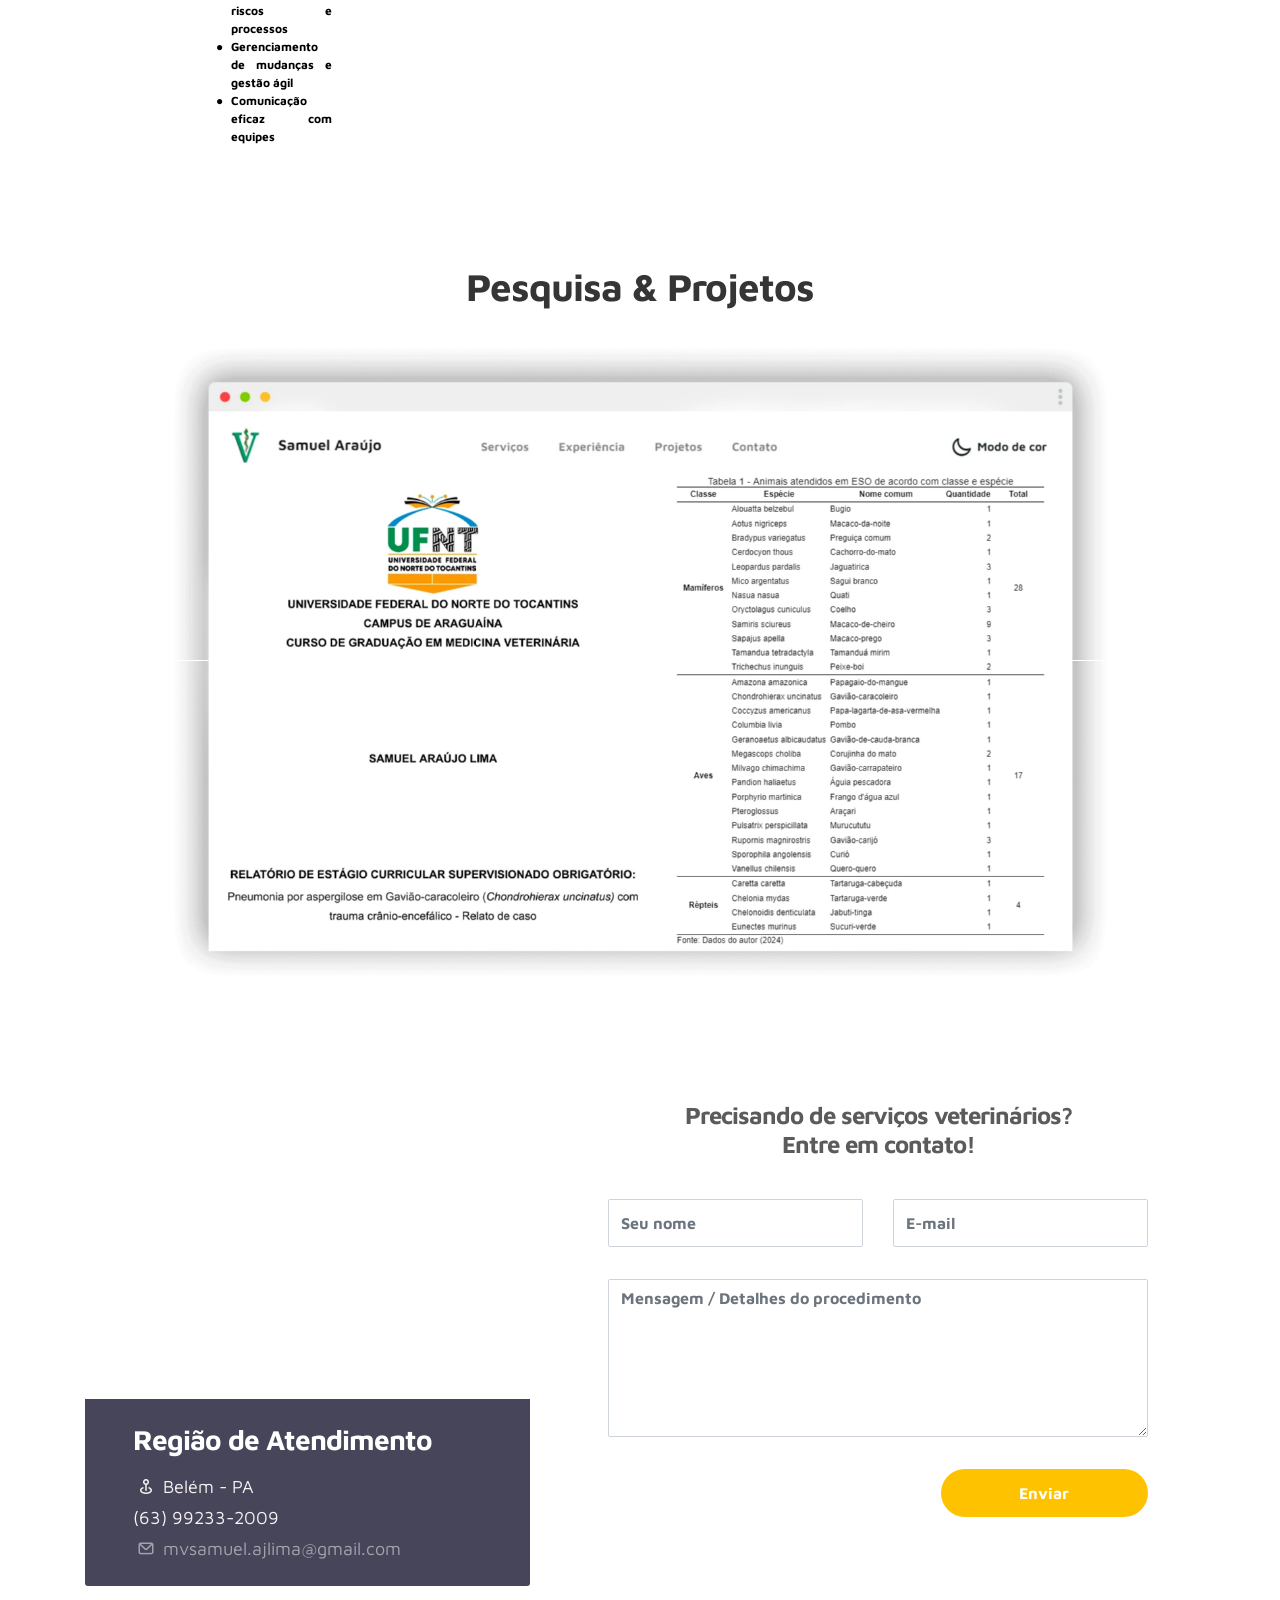
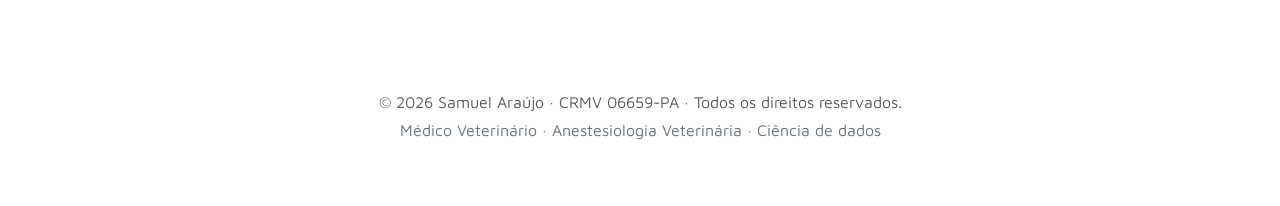
==== commit c1be0cb4: "att: textos" ====
--- a/index.html
+++ b/index.html
@@ -81,9 +81,6 @@
           <li class="nav-item">
             <a href="#contact" class="nav-link"><span data-hover="Contato">Contato</span></a>
           </li>
-          <li class="nav-item">
-            <a href="links/" class="nav-link"><span data-hover="Link na Bio">Link na Bio</span></a>
-          </li>
         </ul>
 
         <ul class="navbar-nav ml-lg-auto">
@@ -91,7 +88,7 @@
             <div class="ml-lg-4">
               <div class="color-mode d-lg-flex justify-content-center align-items-center" role="button" tabindex="0">
                 <i class="color-mode-icon"></i>
-                Modo de cor
+                Tema
               </div>
             </div>
           </li>
@@ -115,7 +112,8 @@
               <div class="animated-info">
                 <span class="animated-item">Samuel Araújo</span>
                 <span class="animated-item">Médico Veterinário</span>
-                <span class="animated-item">Anestesiologista</span>
+                <span class="animated-item">Anestesista Veterinário</span>
+                <span class="animated-item">Cientista de Dados</span>
               </div>
             </h1>
             <p class="about-description dark-mode-text">
@@ -125,10 +123,8 @@
               (GEASTO).
               Também desenvolveu projeto de iniciação científica retrospectivo avaliando a ocorrência de neoplasias em
               animais de companhia.<br>
-              Atualmente trabalho como Médico Veterinário da Clínica Animalia,
-              e tenho como objetivo profissional continuar aprimorando meus conhecimentos na clínica médica e
-              anestesiologia aplicada a diferentes espécies,
-              de pequenos até animais selvagens.
+              Atualmente sou residente de Anestesiologia Veterinária na Universidade Federal Rural da Amazônia (UFRA),
+              e estou sempre em busca de melhorar a qualidade do atendimento veterinário, com foco na segurança anestésica e no bem-estar animal.
             </p>
 
             <div class="custom-btn-group mt-4">
@@ -210,9 +206,8 @@
             <div class="service-detail-box">
               <h5 class="mb-3">Monitoração transoperatória</h5>
               <p class="service-description dark-mode-text">
-                A vacinação é uma medida fundamental para prevenir diversas doenças graves em cães e gatos,
-                protegendo tanto o animal quanto os contactantes. Vacinar é um ato de amor e cuidado com a saúde
-                coletiva.
+                Tanto a título de informação ao tutor como de questões legais, a monitoração e o registro anestésico para garantir a 
+                segurança do procedimento.
               </p>
             </div>
           </div>
@@ -226,7 +221,7 @@
                 alt="Ícone de casa representando atendimento domiciliar" class="circle-image" loading="lazy">
             </div>
             <div class="service-detail-box">
-              <h5 class="mb-3">Atendimento a domicílio</h5>
+              <h5 class="mb-3">Empatia e relacionamentos interpessoais</h5>
               <p class="service-description dark-mode-text">
                 O serviço veterinário domiciliar permite que o paciente receba cuidados no conforto do ambiente
                 familiar,
@@ -253,43 +248,6 @@
             </div>
           </div>
         </div>
-
-        <!-- Coluna 5  -->
-        <div class="col-lg-4 col-md-6 col-12 service-col">
-          <div class="service-card">
-            <div class="service-icon-box">
-              <img src="assets/images/optimized/medicacao_dark.webp"
-                data-src-dark="assets/images/optimized/medicacao_light.webp"
-                alt="Ícone de medicamentos representando prescrição de medicamentos" class="circle-image"
-                loading="lazy">
-            </div>
-            <div class="service-detail-box">
-              <h5 class="mb-3">Prescrição de medicamentos</h5>
-              <p class="service-description dark-mode-text">
-                A prescrição de medicamentos é uma etapa crucial no tratamento veterinário, garantindo a escolha
-                correta,
-                dosagem adequada e monitoramento da resposta do paciente, promovendo segurança e eficácia.
-              </p>
-            </div>
-          </div>
-
-          <!-- Coluna 6 -->
-          <div class="col-lg-4 col-md-6 col-12 service-col">
-            <div class="service-card">
-              <div class="service-icon-box">
-                <img src="assets/images/optimized/monitoramento_dark.webp"
-                  data-src-dark="assets/images/optimized/monitoramento_light.webp"
-                  alt="Ícone de monitor representando monitoramento anestésico" class="circle-image" loading="lazy">
-              </div>
-              <div class="service-detail-box">
-                <h5 class="mb-3">Monitoramento anestésico</h5>
-                <p class="service-description dark-mode-text">
-                  O monitoramento anestésico é essencial para garantir a segurança do paciente durante procedimentos
-                  cirúrgicos,
-                  permitindo ajustes em tempo real e prevenindo complicações.
-                </p>
-              </div>
-            </div>
 
           </div>
         </div>
@@ -550,7 +508,7 @@
           <div class="contact-info d-flex justify-content-between align-items-center py-4 px-lg-5">
             <div class="contact-info-item">
               <h3 class="mb-3 text-white">Região de Atendimento</h3>
-              <p class="footer-text mb-1"><i class="uil uil-map-pin"></i> Balsas - MA e região</p>
+              <p class="footer-text mb-1"><i class="uil uil-map-pin"></i> Belém - PA</p>
               <p class="footer-text mb-1"><i class="uil uil-whatsapp"></i> (63) 99233-2009</p>
               <p class="mb-0 text-white-50"><i class="uil uil-envelope"></i> mvsamuel.ajlima@gmail.com</p>
             </div>
@@ -622,8 +580,8 @@
       <div class="row">
 
         <div class="col-lg-12 col-12">
-          <p class="copyright-text text-center mb-1">© 2026 Samuel Araújo · CRMV · Todos os direitos reservados.</p>
-          <p class="copyright-text text-center text-muted">Médico Veterinário · Anestesiologia Veterinária</p>
+          <p class="copyright-text text-center mb-1">© 2026 Samuel Araújo · CRMV 06659-PA · Todos os direitos reservados.</p>
+          <p class="copyright-text text-center text-muted">Médico Veterinário · Anestesiologia Veterinária · Ciência de dados</p>
         </div>
 
       </div>
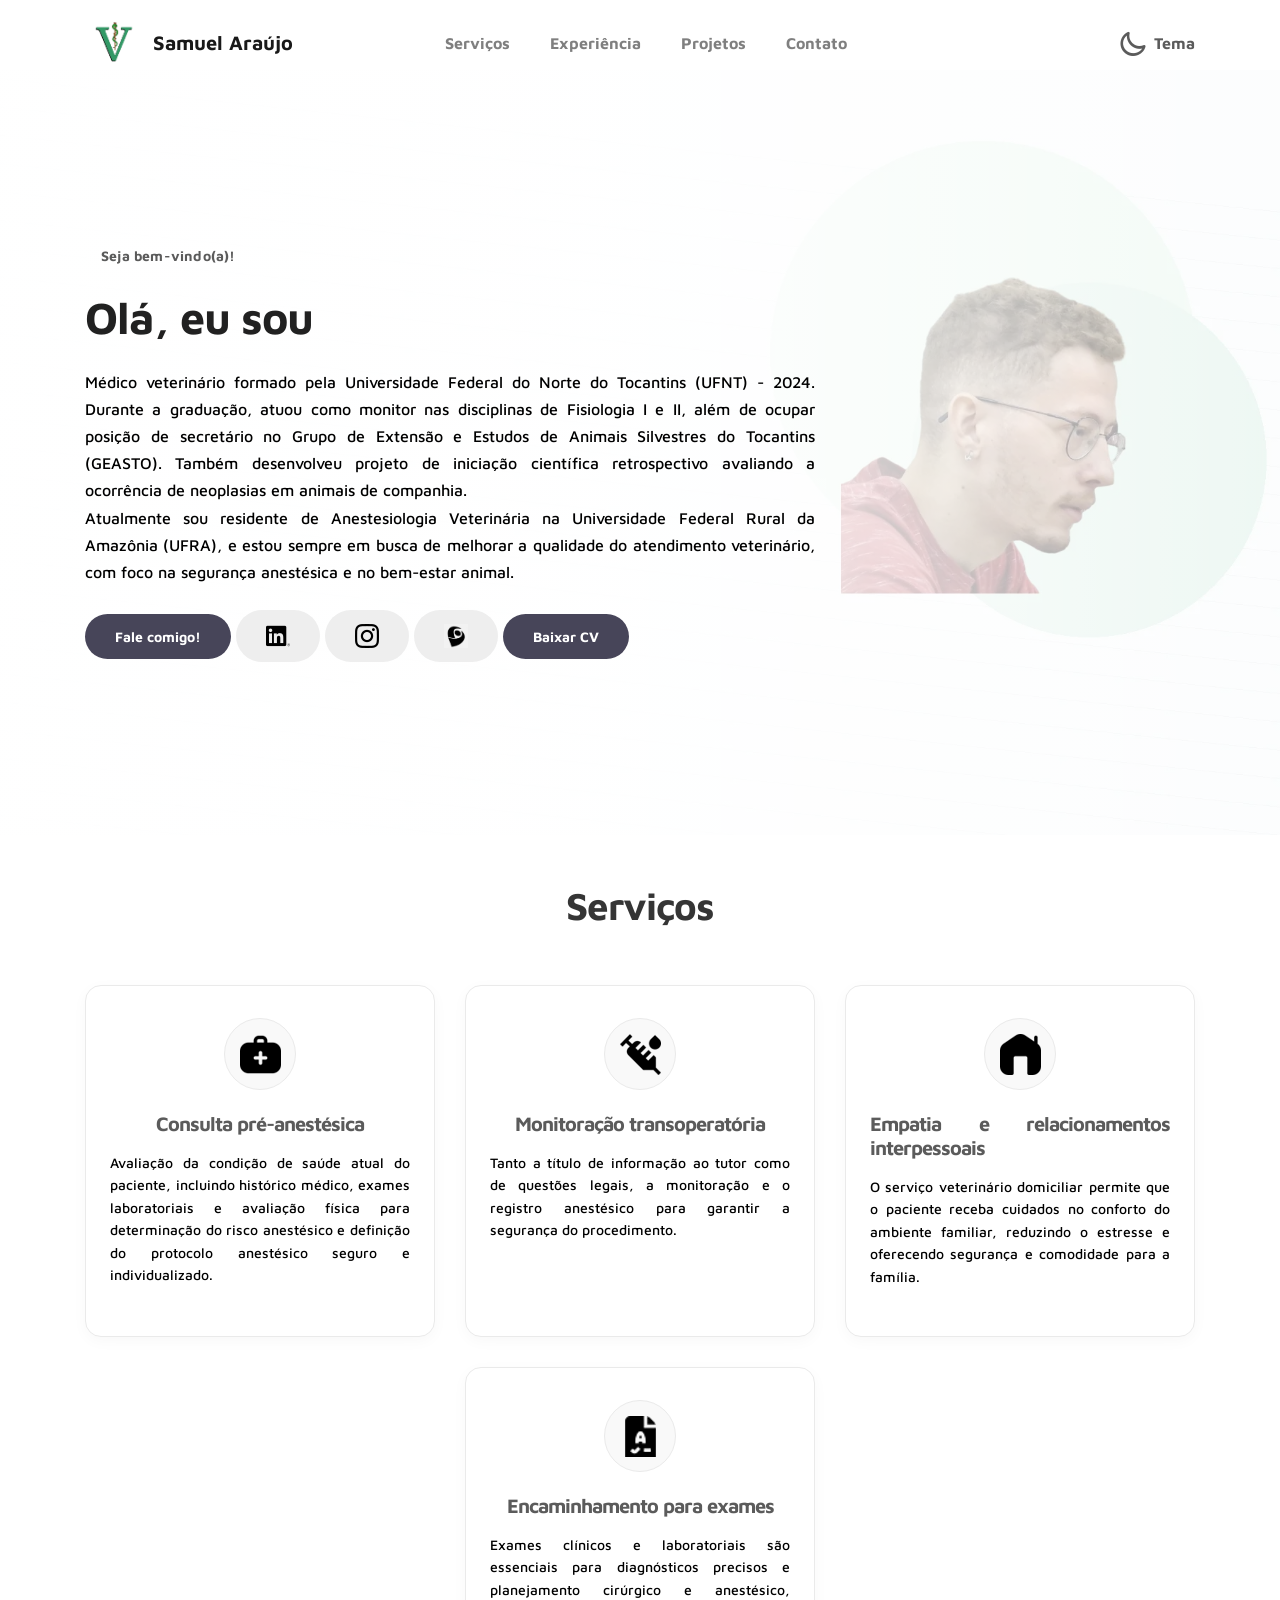
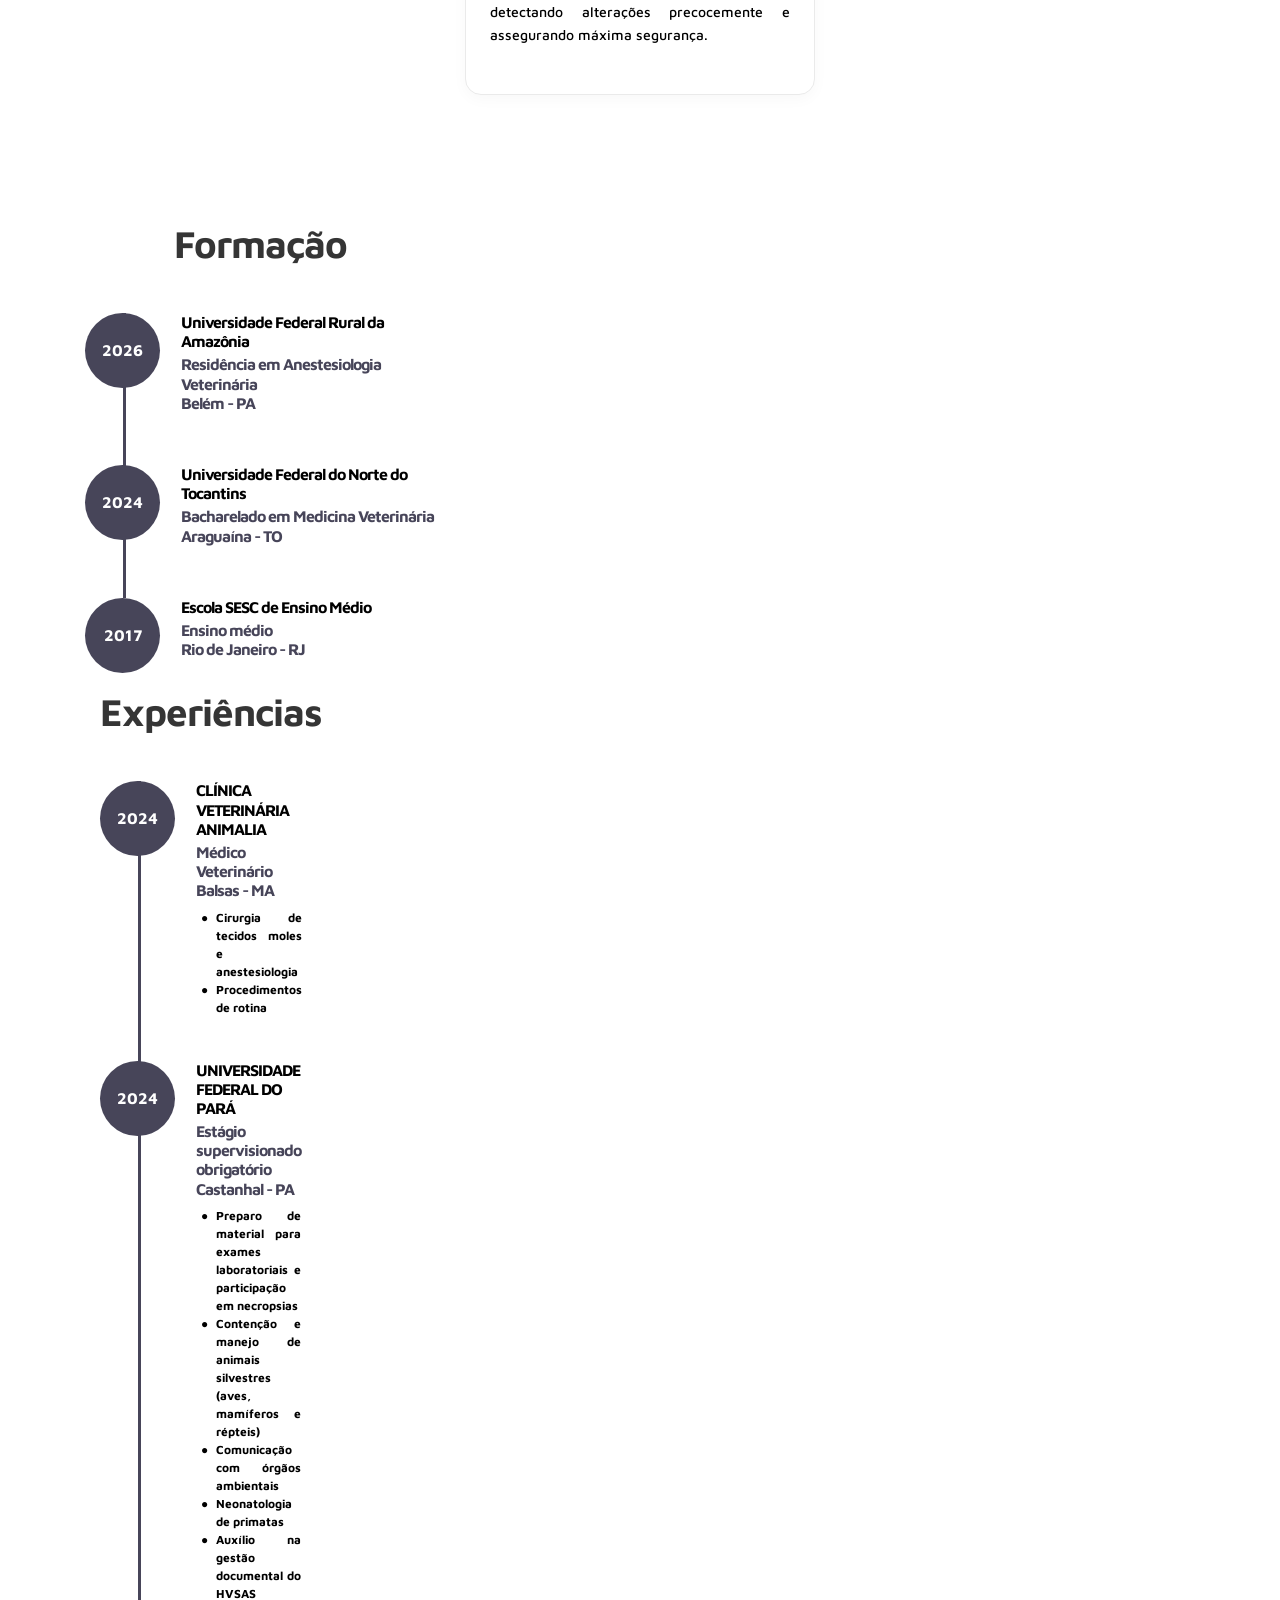
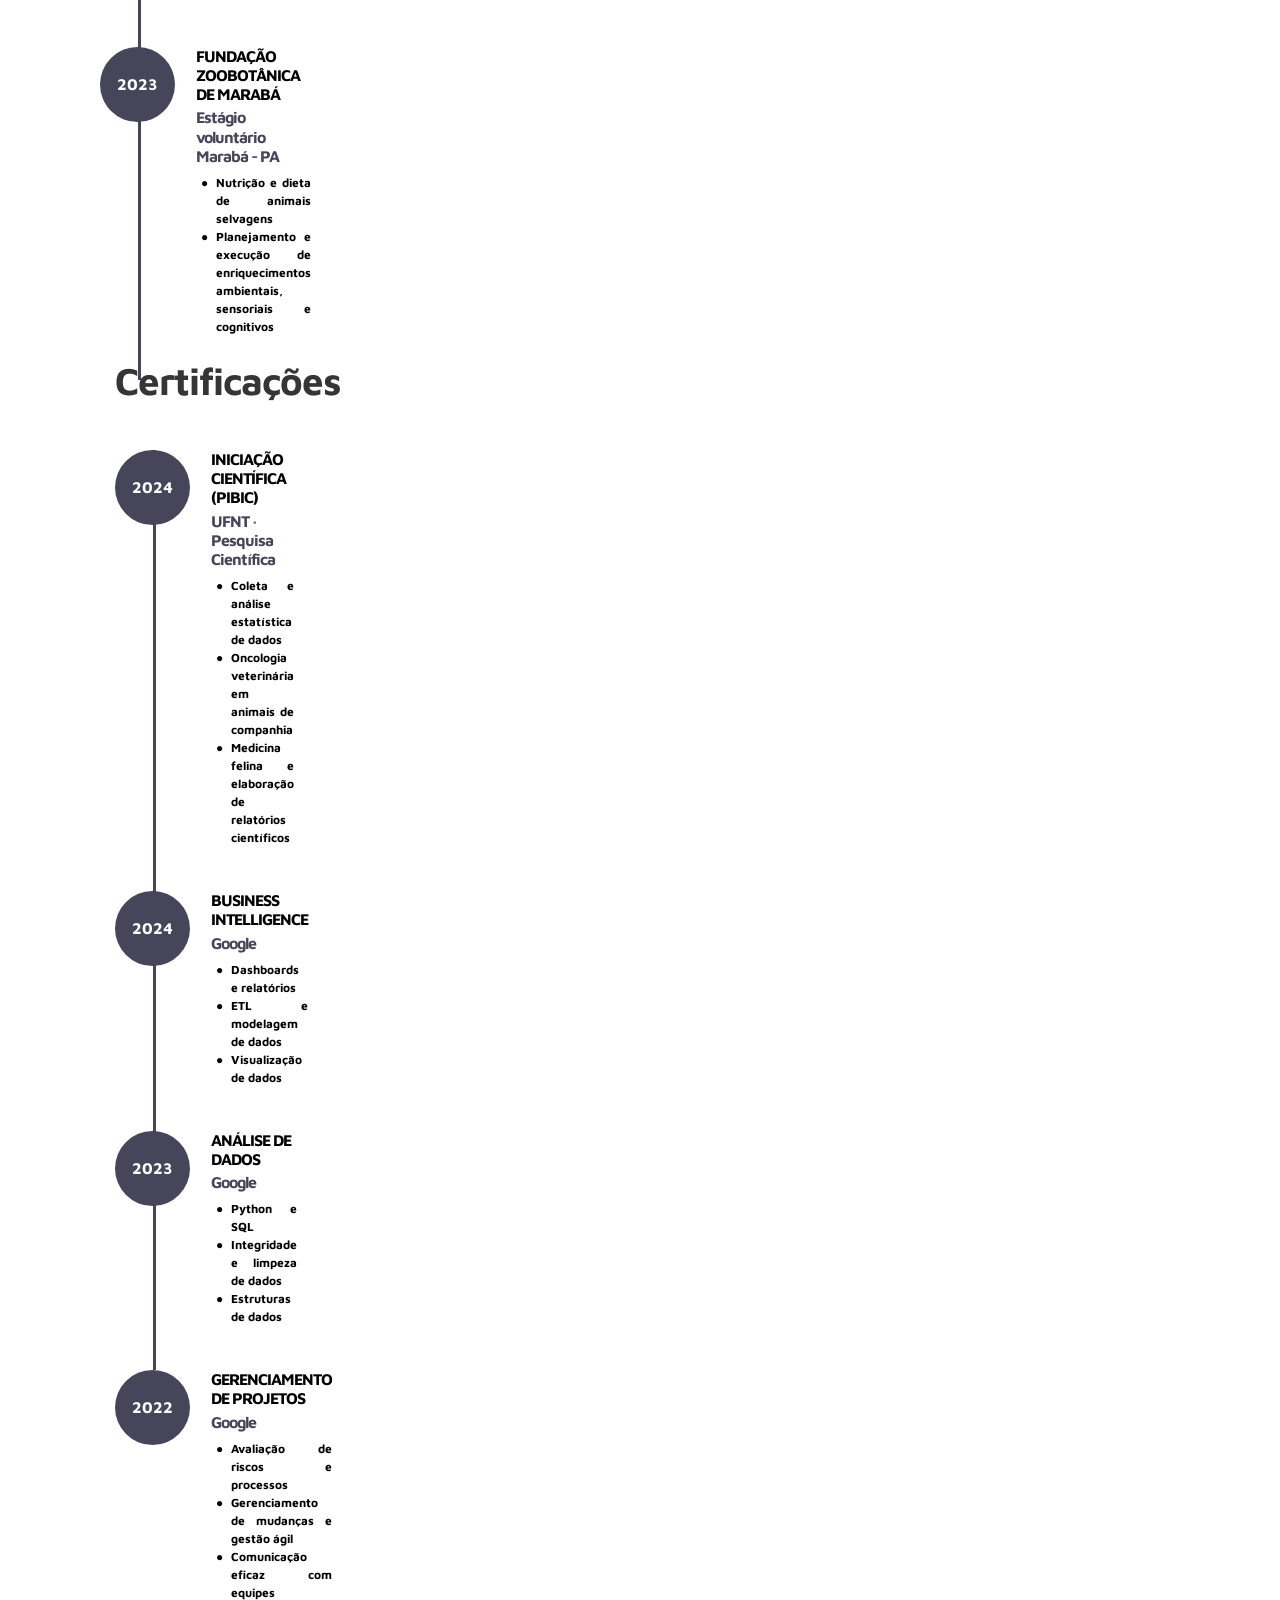
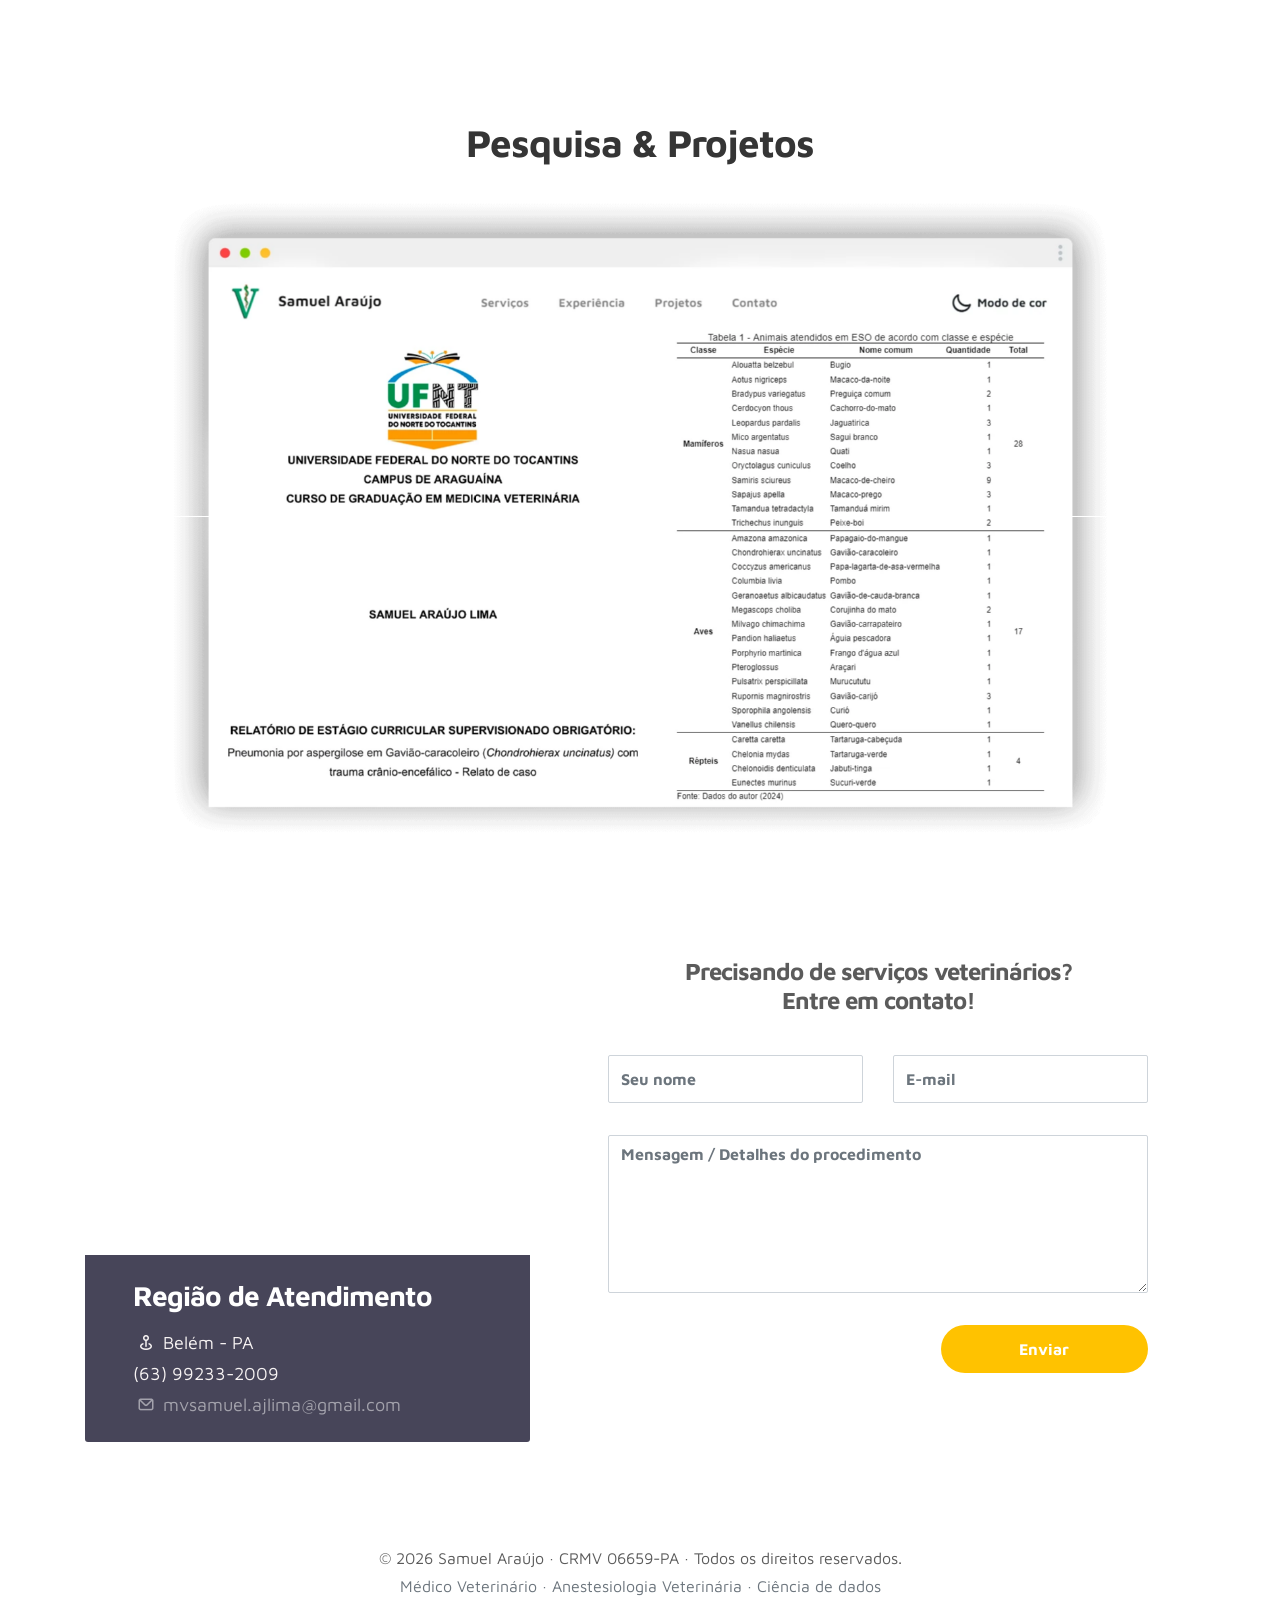
==== commit 7a16f628: "att: textos2" ====
--- a/index.html
+++ b/index.html
@@ -112,8 +112,7 @@
               <div class="animated-info">
                 <span class="animated-item">Samuel Araújo</span>
                 <span class="animated-item">Médico Veterinário</span>
-                <span class="animated-item">Anestesista Veterinário</span>
-                <span class="animated-item">Cientista de Dados</span>
+                <span class="animated-item">Anestesista</span>
               </div>
             </h1>
             <p class="about-description dark-mode-text">
@@ -124,7 +123,8 @@
               Também desenvolveu projeto de iniciação científica retrospectivo avaliando a ocorrência de neoplasias em
               animais de companhia.<br>
               Atualmente sou residente de Anestesiologia Veterinária na Universidade Federal Rural da Amazônia (UFRA),
-              e estou sempre em busca de melhorar a qualidade do atendimento veterinário, com foco na segurança anestésica e no bem-estar animal.
+              e estou sempre em busca de melhorar a qualidade do atendimento veterinário, com foco na segurança
+              anestésica e no bem-estar animal.
             </p>
 
             <div class="custom-btn-group mt-4">
@@ -206,7 +206,8 @@
             <div class="service-detail-box">
               <h5 class="mb-3">Monitoração transoperatória</h5>
               <p class="service-description dark-mode-text">
-                Tanto a título de informação ao tutor como de questões legais, a monitoração e o registro anestésico para garantir a 
+                Tanto a título de informação ao tutor como de questões legais, a monitoração e o registro anestésico
+                para garantir a
                 segurança do procedimento.
               </p>
             </div>
@@ -249,8 +250,8 @@
           </div>
         </div>
 
-          </div>
-        </div>
+      </div>
+    </div>
   </section>
 
   <!--------------------------------->
@@ -333,8 +334,6 @@
                   <ul class="custom-list timeline-list">
                     <li class="dark-mode-text">Cirurgia de tecidos moles e anestesiologia</li>
                     <li class="dark-mode-text">Procedimentos de rotina</li>
-                    <li class="dark-mode-text">Análise de testes e exames laboratoriais</li>
-                    <li class="dark-mode-text">Prescrição de receitas e orientação de tutores</li>
                   </ul>
                 </div>
               </div>
@@ -580,8 +579,10 @@
       <div class="row">
 
         <div class="col-lg-12 col-12">
-          <p class="copyright-text text-center mb-1">© 2026 Samuel Araújo · CRMV 06659-PA · Todos os direitos reservados.</p>
-          <p class="copyright-text text-center text-muted">Médico Veterinário · Anestesiologia Veterinária · Ciência de dados</p>
+          <p class="copyright-text text-center mb-1">© 2026 Samuel Araújo · CRMV 06659-PA · Todos os direitos
+            reservados.</p>
+          <p class="copyright-text text-center text-muted">Médico Veterinário · Anestesiologia Veterinária · Ciência de
+            dados</p>
         </div>
 
       </div>
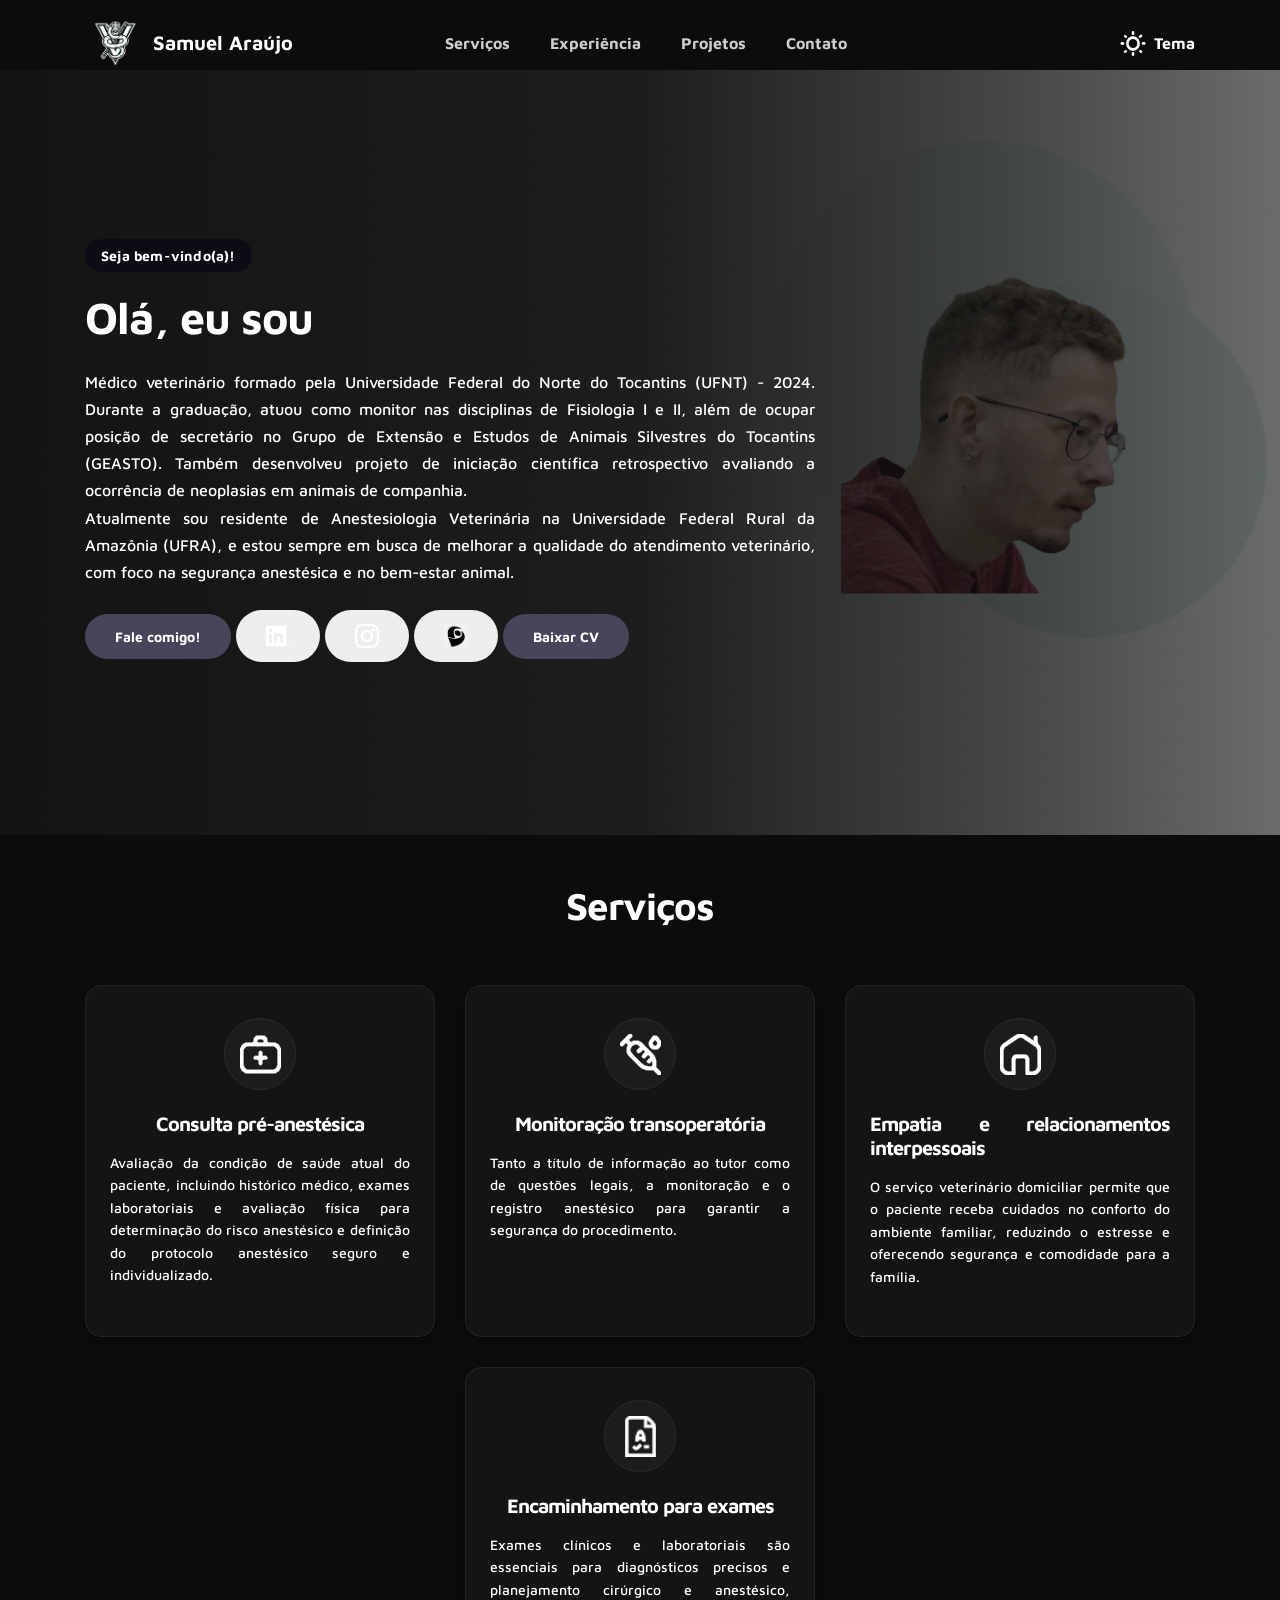
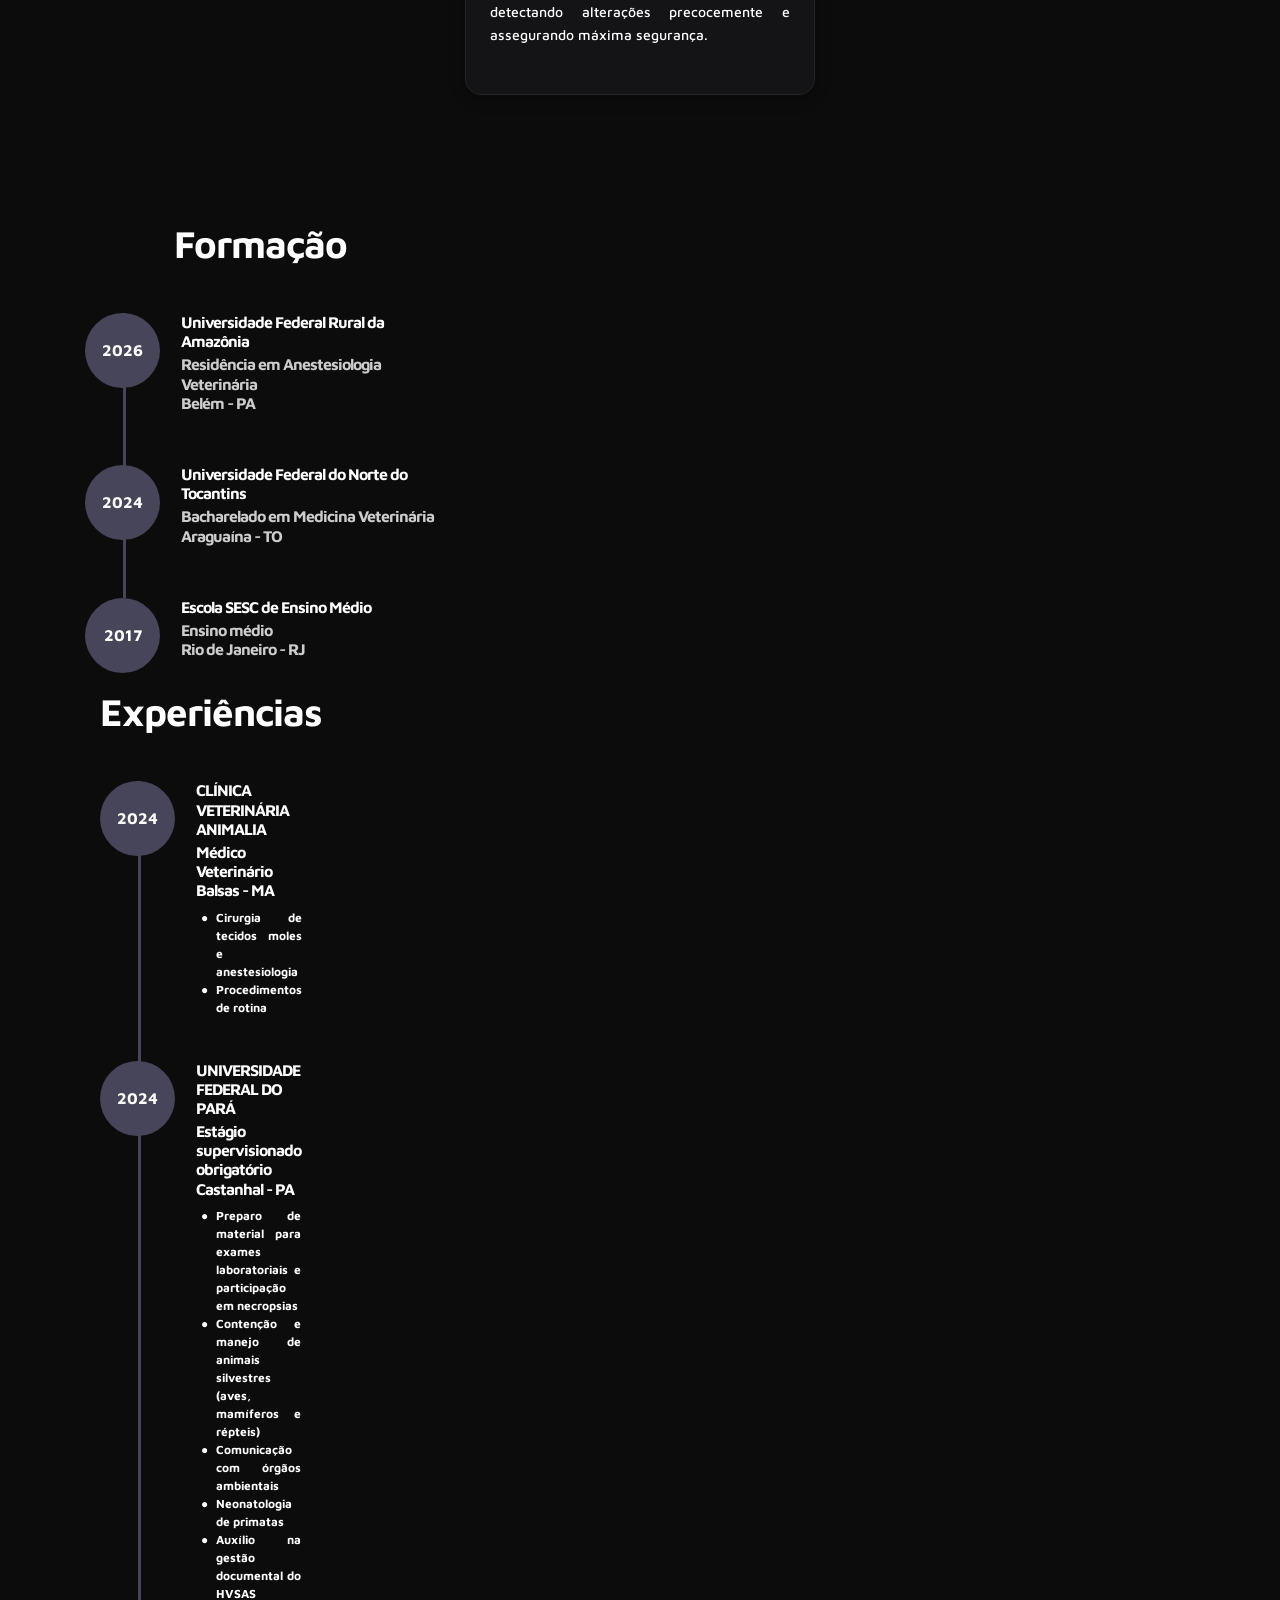
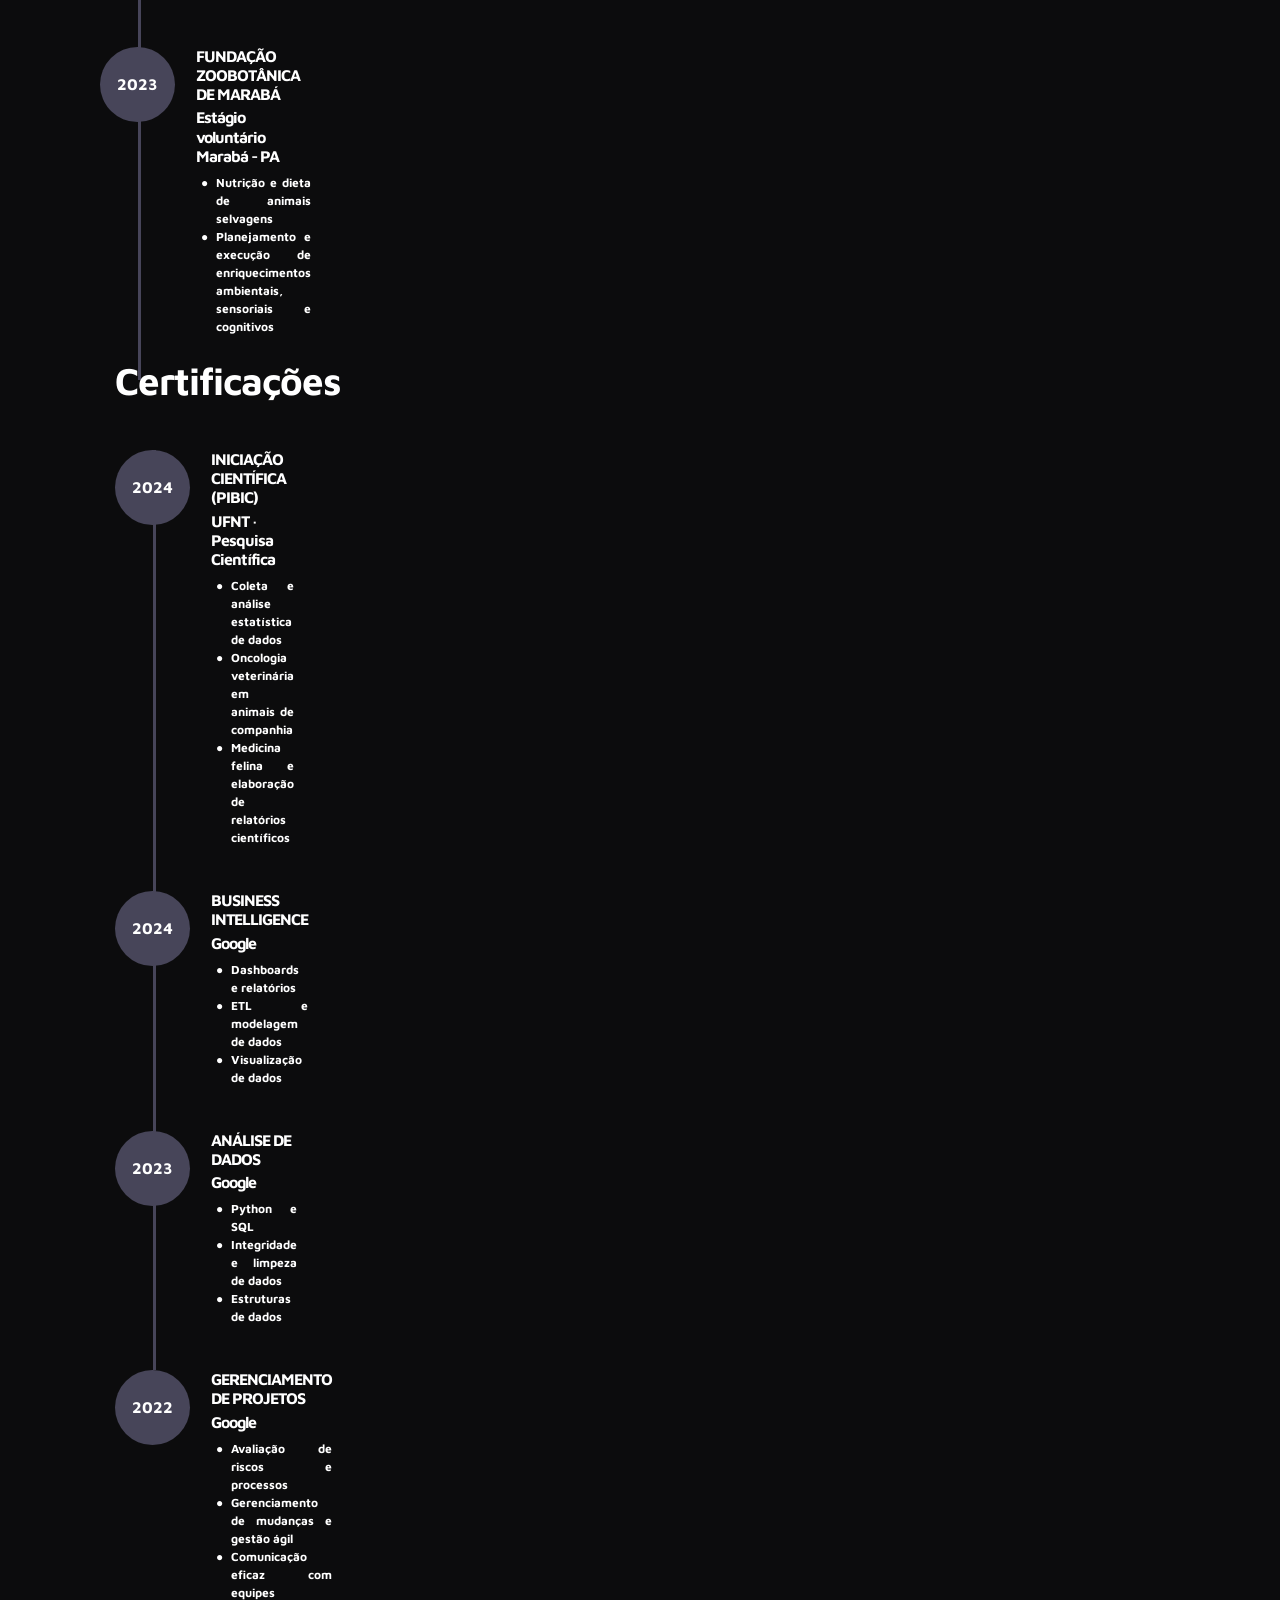
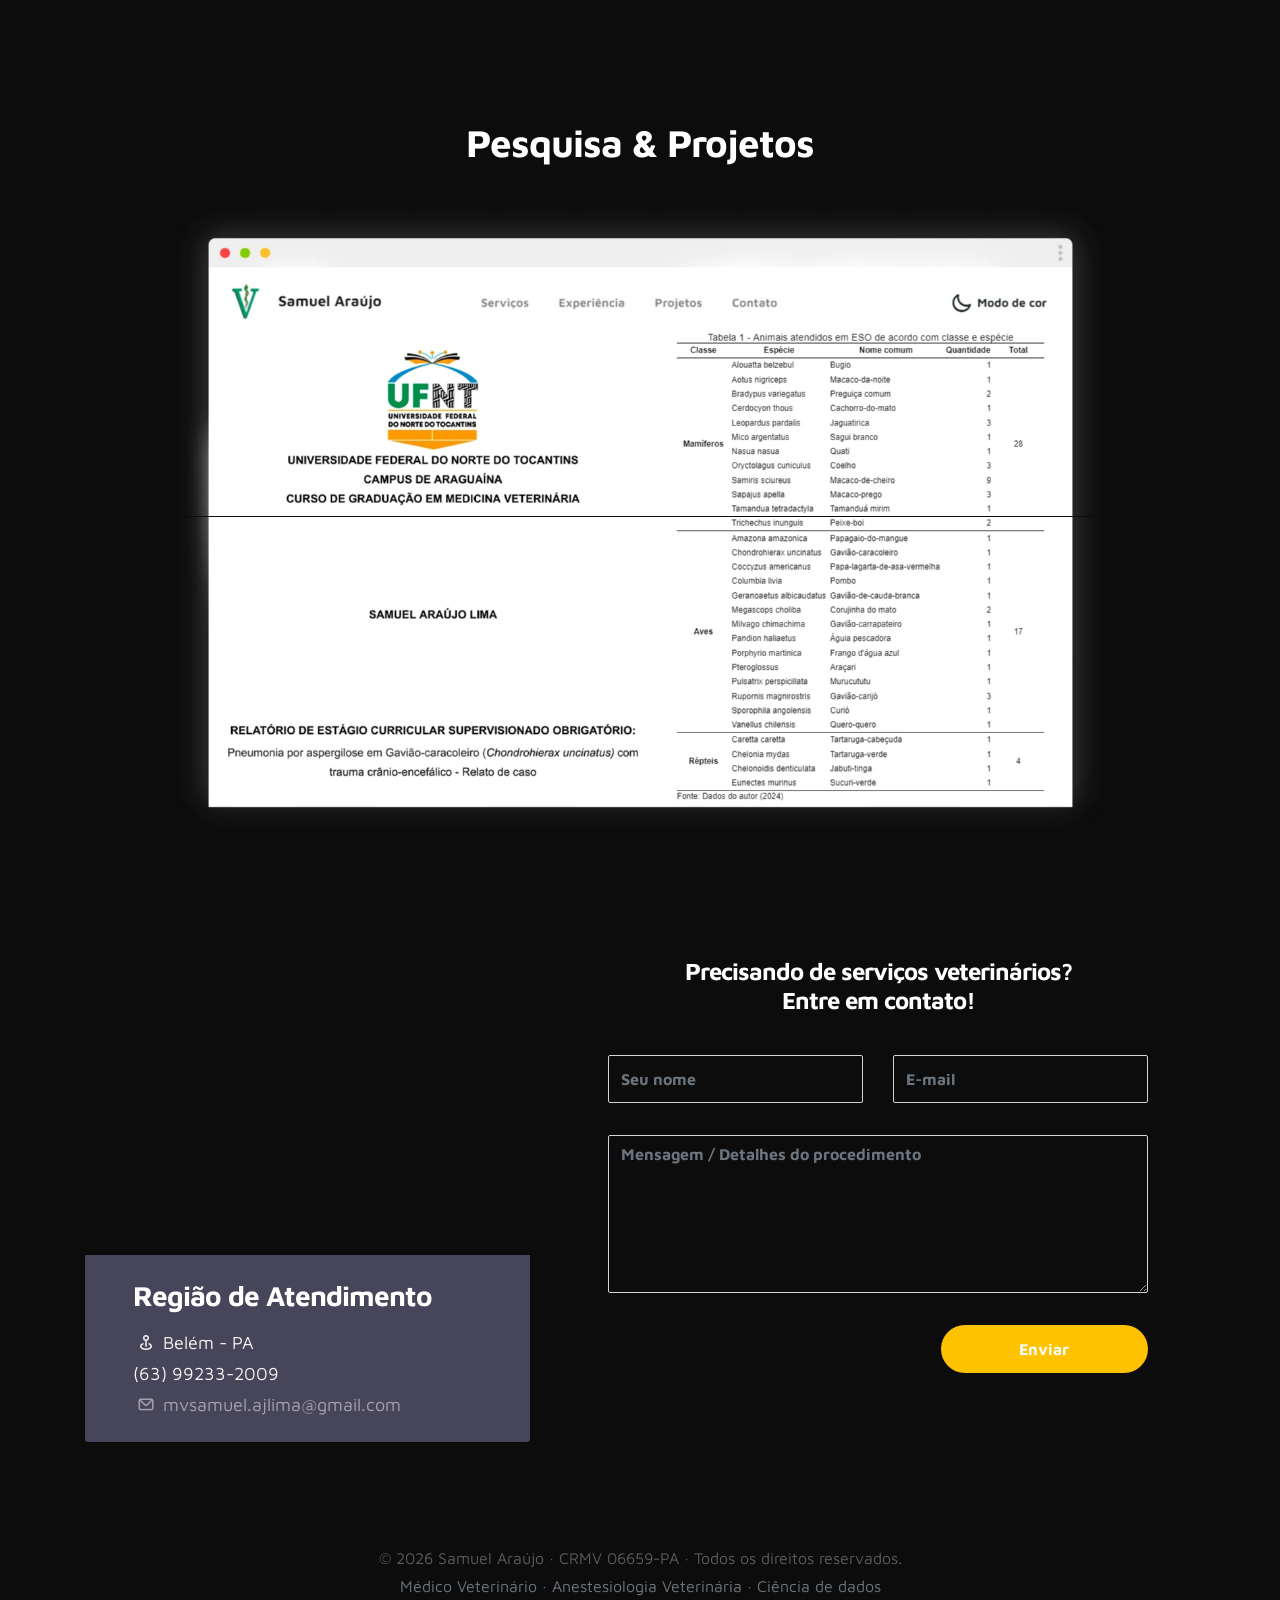
==== commit 95164fbb: "feat: inicia site em modo escuro por padrao ao abrir" ====
--- a/index.html
+++ b/index.html
@@ -48,14 +48,16 @@
 
 </head>
 
-<body data-page="clinicas">
+<body class="dark-mode" data-page="clinicas">
   <!--------------------------------->
   <!--      MENU DE NAVEGAÇÃO      -->
   <!--------------------------------->
   <nav class="navbar navbar-expand-sm navbar-light">
     <div class="container">
       <a class="navbar-brand d-flex align-items-center" href="index.html">
-        <img src="assets/images/optimized/headerlight.webp" data-src-dark="assets/images/optimized/headerdark.webp"
+        <img src="assets/images/optimized/headerdark.webp"
+          data-src-light="assets/images/optimized/headerlight.webp"
+          data-src-dark="assets/images/optimized/headerdark.webp"
           alt="Logo MV Samuel Araújo" class="brand-logo">
         Samuel Araújo
       </a>
@@ -87,7 +89,7 @@
           <li class="nav-item">
             <div class="ml-lg-4">
               <div class="color-mode d-lg-flex justify-content-center align-items-center" role="button" tabindex="0">
-                <i class="color-mode-icon"></i>
+                <i class="color-mode-icon active"></i>
                 Tema
               </div>
             </div>
@@ -135,14 +137,16 @@
 
               <a href="https://www.linkedin.com/in/araujosamuelima/" target="_blank" rel="noopener noreferrer"
                 class="btn custom-btn" aria-label="LinkedIn">
-                <img src="assets/images/optimized/linkedin_icon.webp"
+                <img src="assets/images/optimized/linkedin_dark.webp"
+                  data-src-light="assets/images/optimized/linkedin_icon.webp"
                   data-src-dark="assets/images/optimized/linkedin_dark.webp" alt="Ícone LinkedIn"
                   class="social-btn-icon">
               </a>
 
               <a href="https://www.instagram.com/mvsamuel.ajlima/" target="_blank" rel="noopener noreferrer"
                 class="btn custom-btn" aria-label="Instagram">
-                <img src="assets/images/optimized/instagram_icon.webp"
+                <img src="assets/images/optimized/instagram_dark.webp"
+                  data-src-light="assets/images/optimized/instagram_icon.webp"
                   data-src-dark="assets/images/optimized/instagram_dark.webp" alt="Ícone Instagram"
                   class="social-btn-icon">
               </a>
@@ -180,7 +184,9 @@
         <div class="col-lg-4 col-md-6 col-12 service-col">
           <div class="service-card">
             <div class="service-icon-box">
-              <img src="assets/images/optimized/doctor_dark.webp" data-src-dark="assets/images/optimized/doctor.webp"
+              <img src="assets/images/optimized/doctor.webp"
+                data-src-light="assets/images/optimized/doctor_dark.webp"
+                data-src-dark="assets/images/optimized/doctor.webp"
                 alt="Ícone de estetoscópio representando consulta veterinária" class="circle-image" loading="lazy">
             </div>
             <div class="service-detail-box">
@@ -198,7 +204,8 @@
         <div class="col-lg-4 col-md-6 col-12 service-col">
           <div class="service-card">
             <div class="service-icon-box">
-              <img src="assets/images/optimized/seringa_dark.webp"
+              <img src="assets/images/optimized/seringa_light.webp"
+                data-src-light="assets/images/optimized/seringa_dark.webp"
                 data-src-dark="assets/images/optimized/seringa_light.webp"
                 alt="Ícone de seringa representando protocolos vacinais e anestesia" class="circle-image"
                 loading="lazy">
@@ -218,7 +225,9 @@
         <div class="col-lg-4 col-md-6 col-12 service-col">
           <div class="service-card">
             <div class="service-icon-box">
-              <img src="assets/images/optimized/casa_dark.webp" data-src-dark="assets/images/optimized/casa_light.webp"
+              <img src="assets/images/optimized/casa_light.webp"
+                data-src-light="assets/images/optimized/casa_dark.webp"
+                data-src-dark="assets/images/optimized/casa_light.webp"
                 alt="Ícone de casa representando atendimento domiciliar" class="circle-image" loading="lazy">
             </div>
             <div class="service-detail-box">
@@ -236,7 +245,9 @@
         <div class="col-lg-4 col-md-6 col-12 service-col">
           <div class="service-card">
             <div class="service-icon-box">
-              <img src="assets/images/optimized/exame.webp" data-src-dark="assets/images/optimized/exame_light.webp"
+              <img src="assets/images/optimized/exame_light.webp"
+                data-src-light="assets/images/optimized/exame.webp"
+                data-src-dark="assets/images/optimized/exame_light.webp"
                 alt="Ícone de prancheta e exames laboratoriais" class="circle-image" loading="lazy">
             </div>
             <div class="service-detail-box">
--- a/assets/css/style.css
+++ b/assets/css/style.css
@@ -337,8 +337,15 @@
   color: #ffffff;
 }
 
+body.dark-mode,
 .dark-mode {
-  background: #0c0c0d;
+  --cor-fundo: #0c0c0d;
+  --cor-fundo-secundario: #141416;
+  --cor-texto: #cccccc;
+  --cor-texto-escuro: #ffffff;
+  --cor-borda: #242428;
+  background-color: #0c0c0d;
+  color: #cccccc;
 }
 
 .dark-mode .navbar-light .navbar-nav .nav-link {
